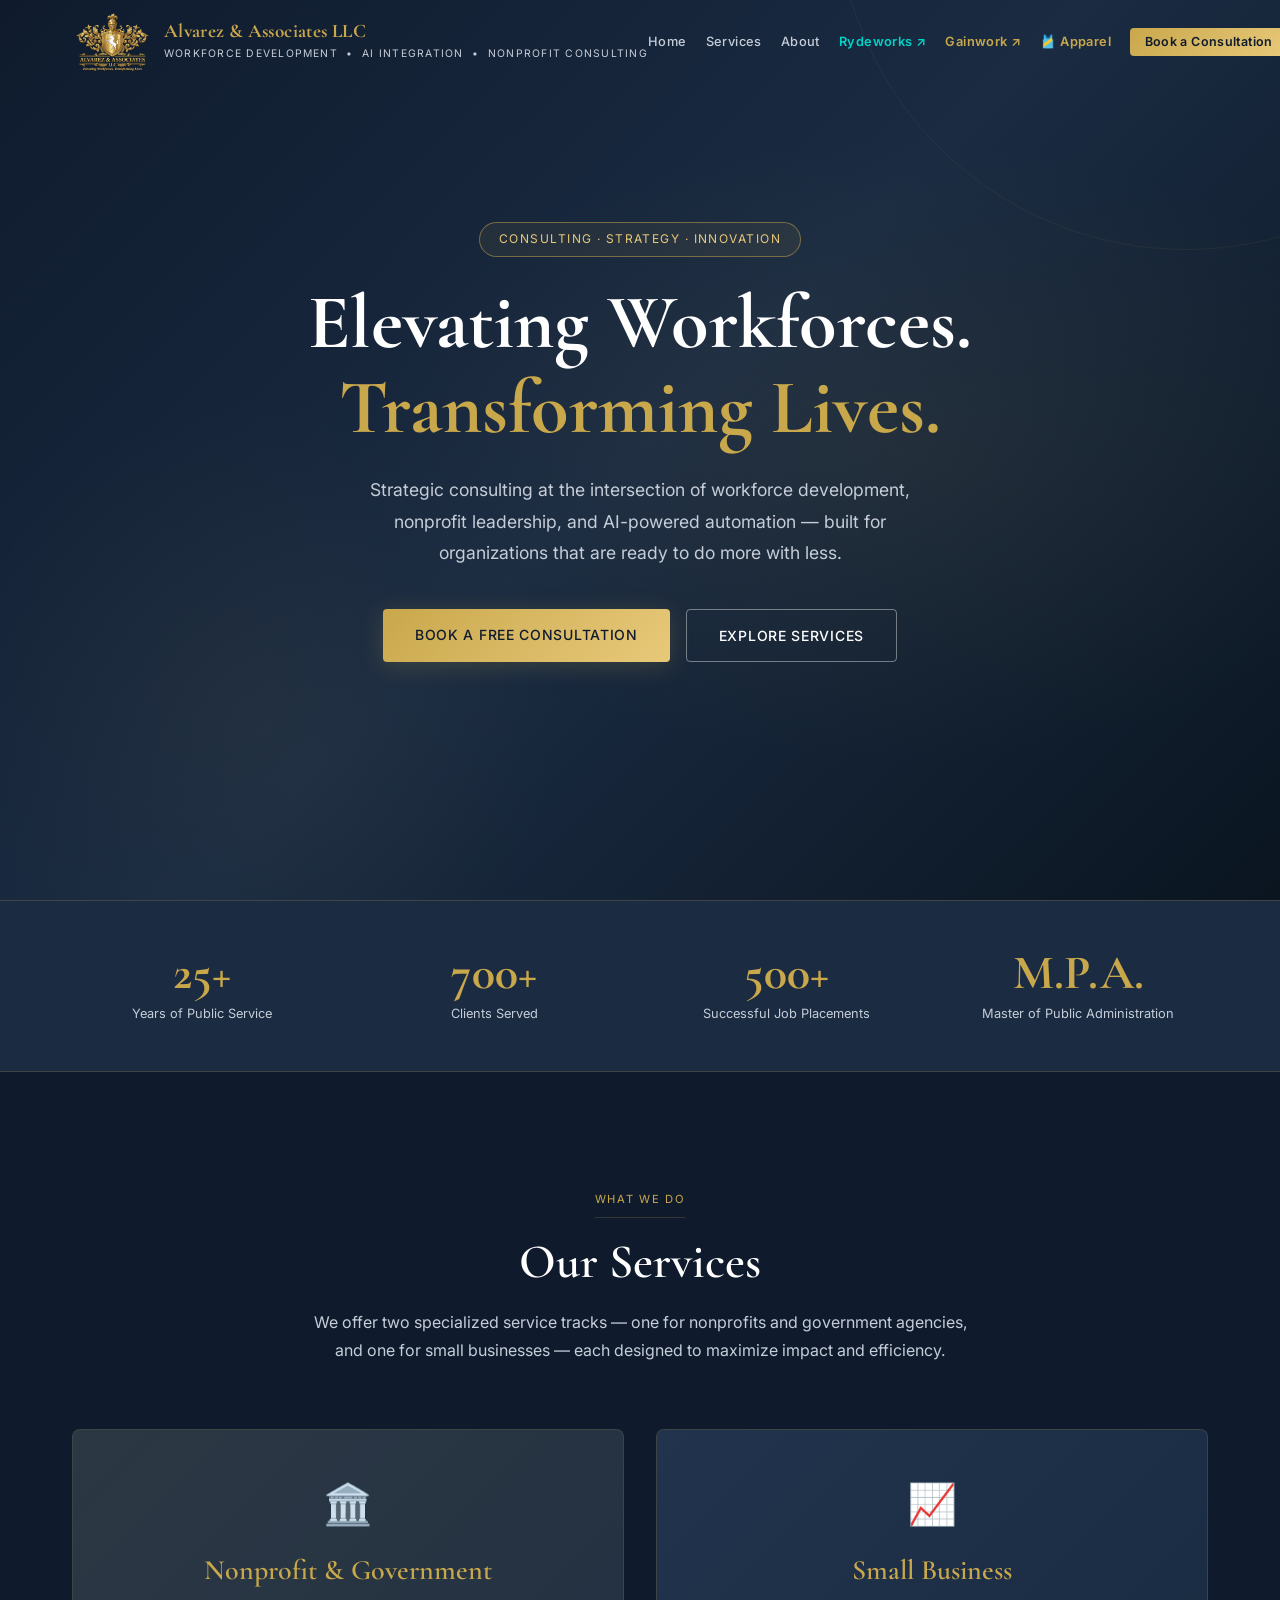
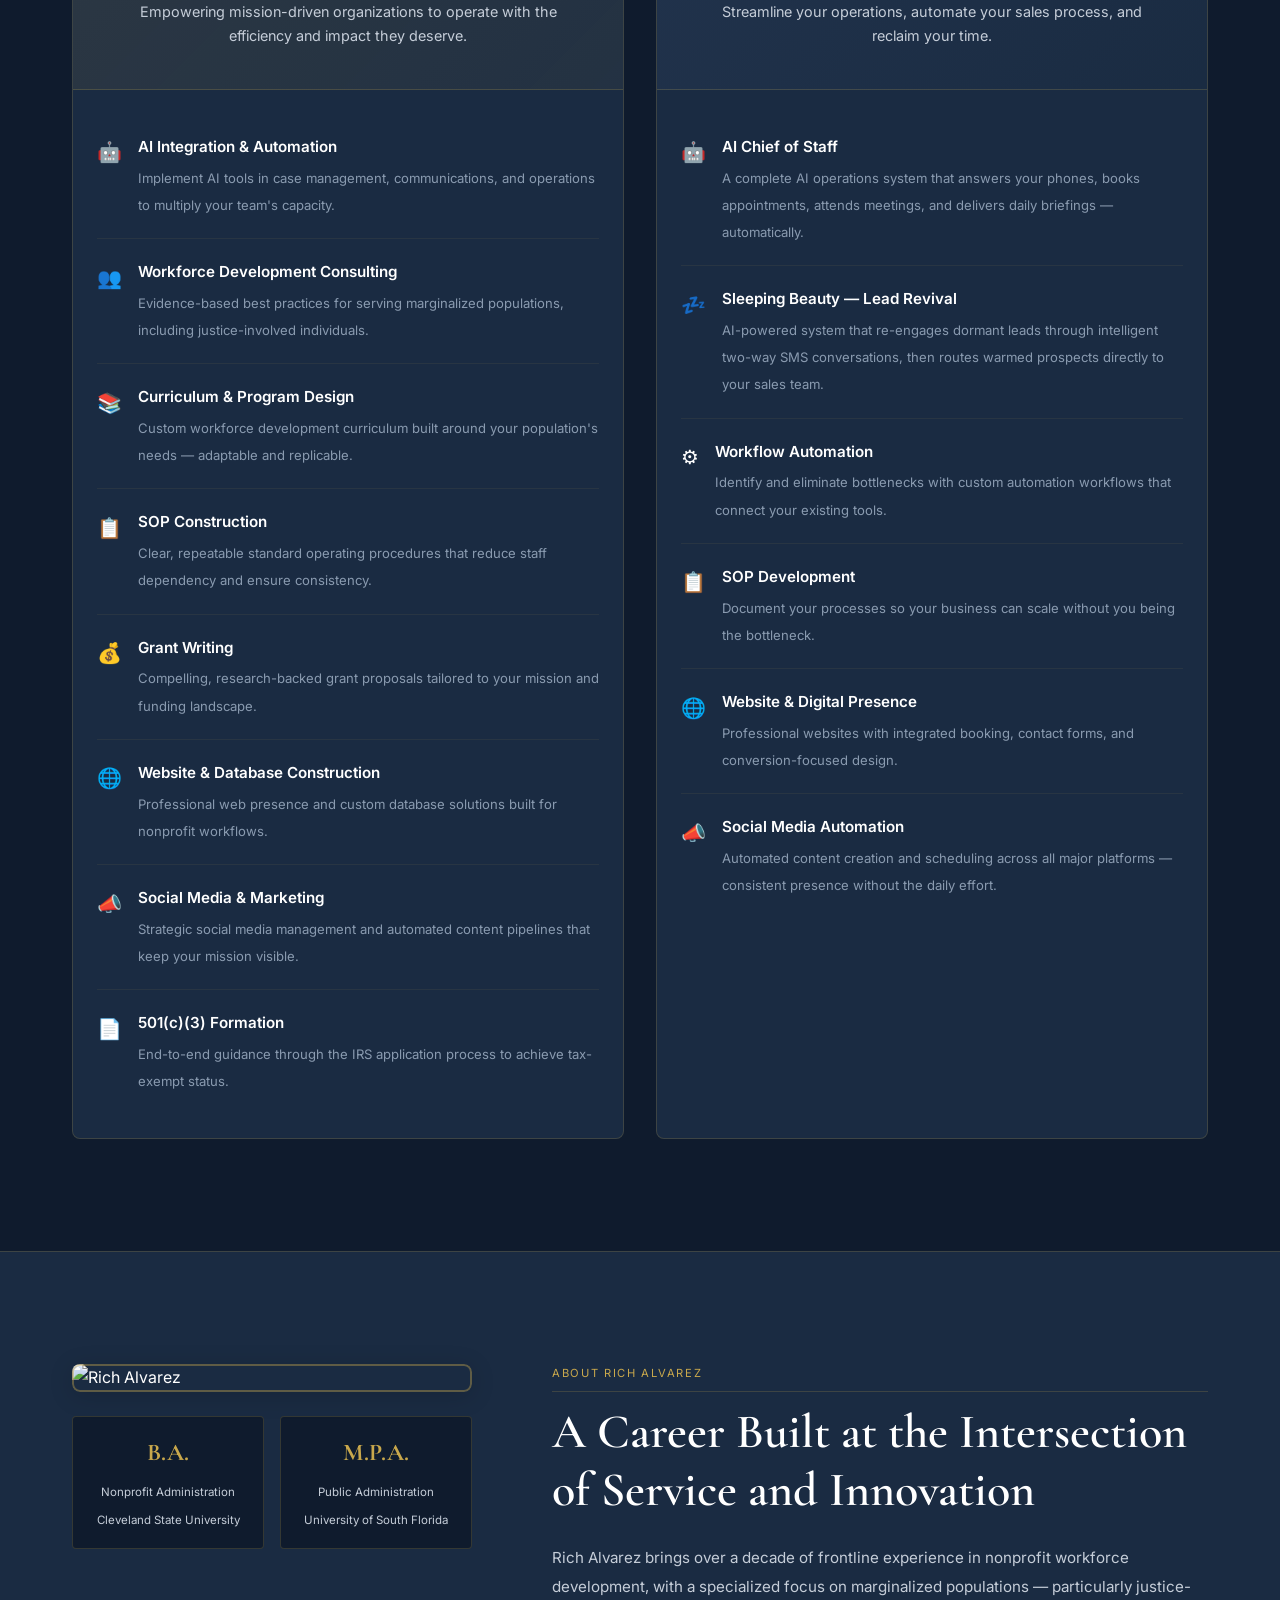
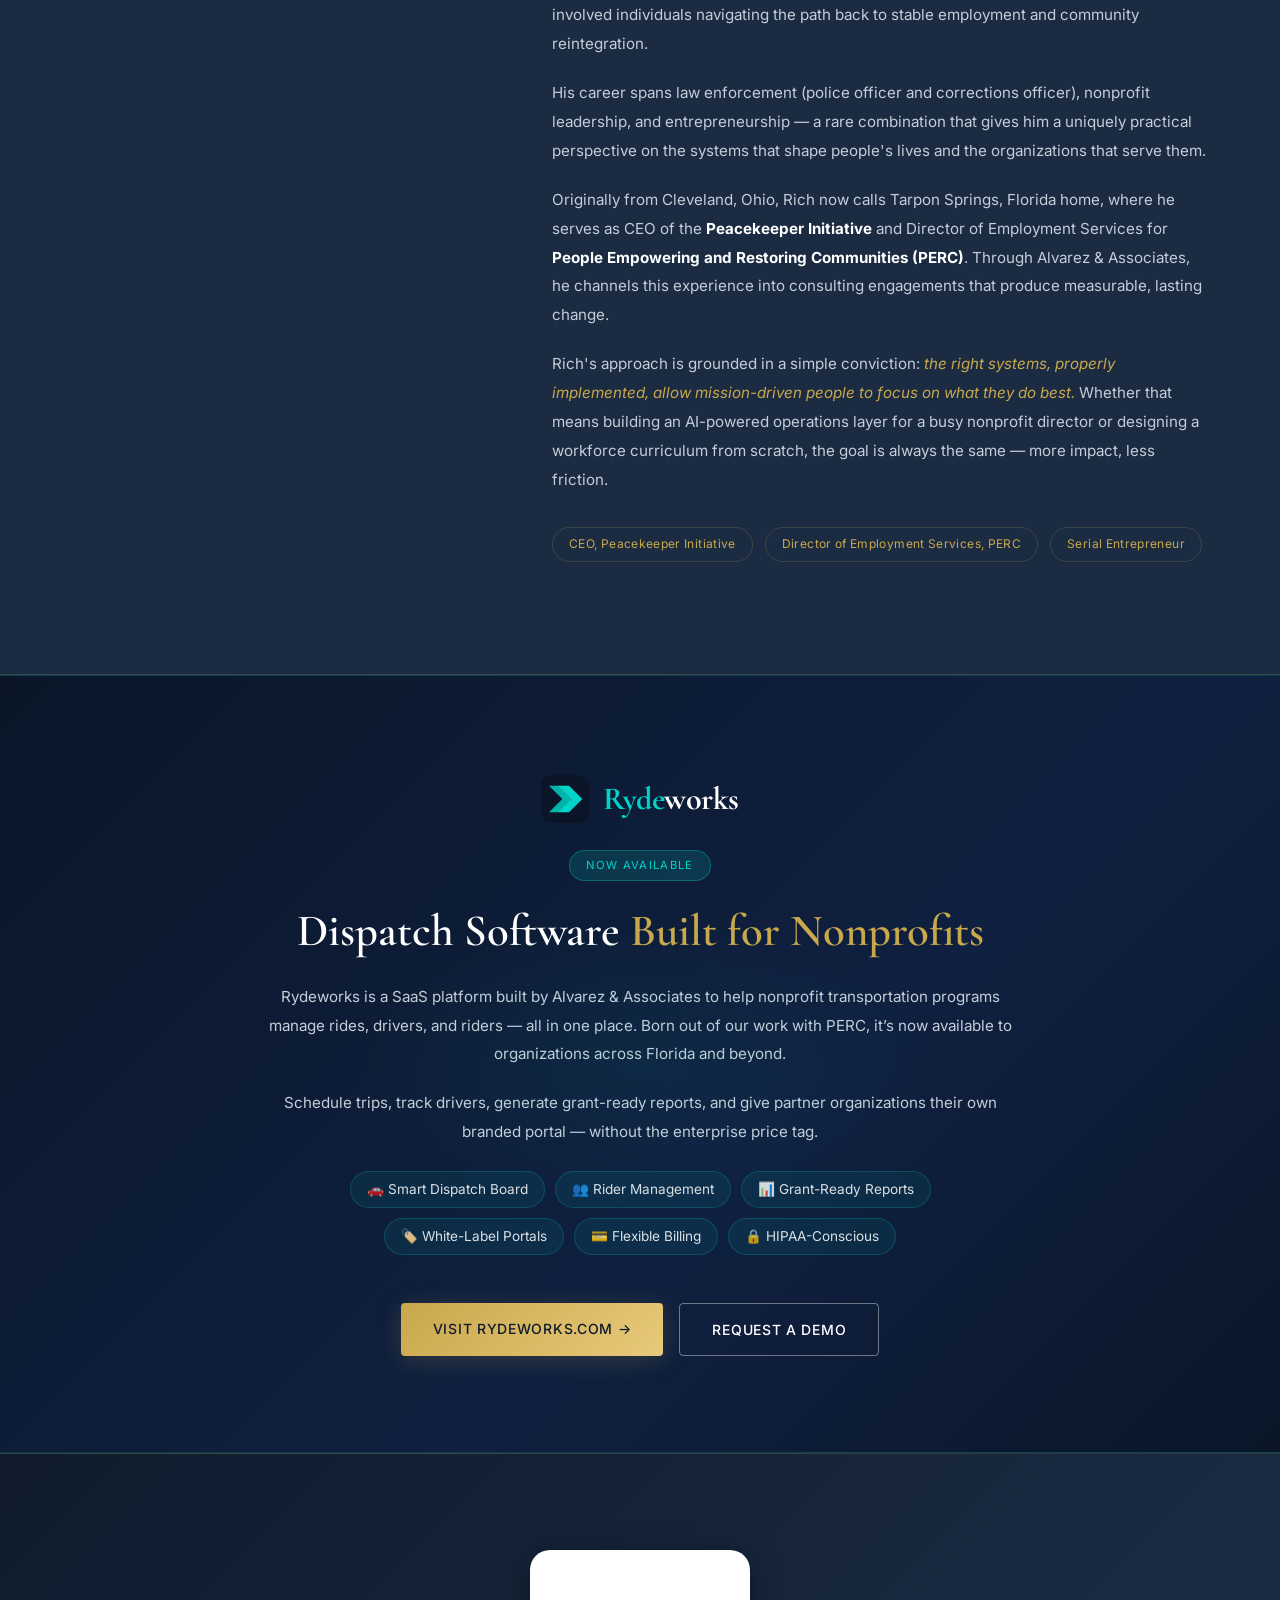
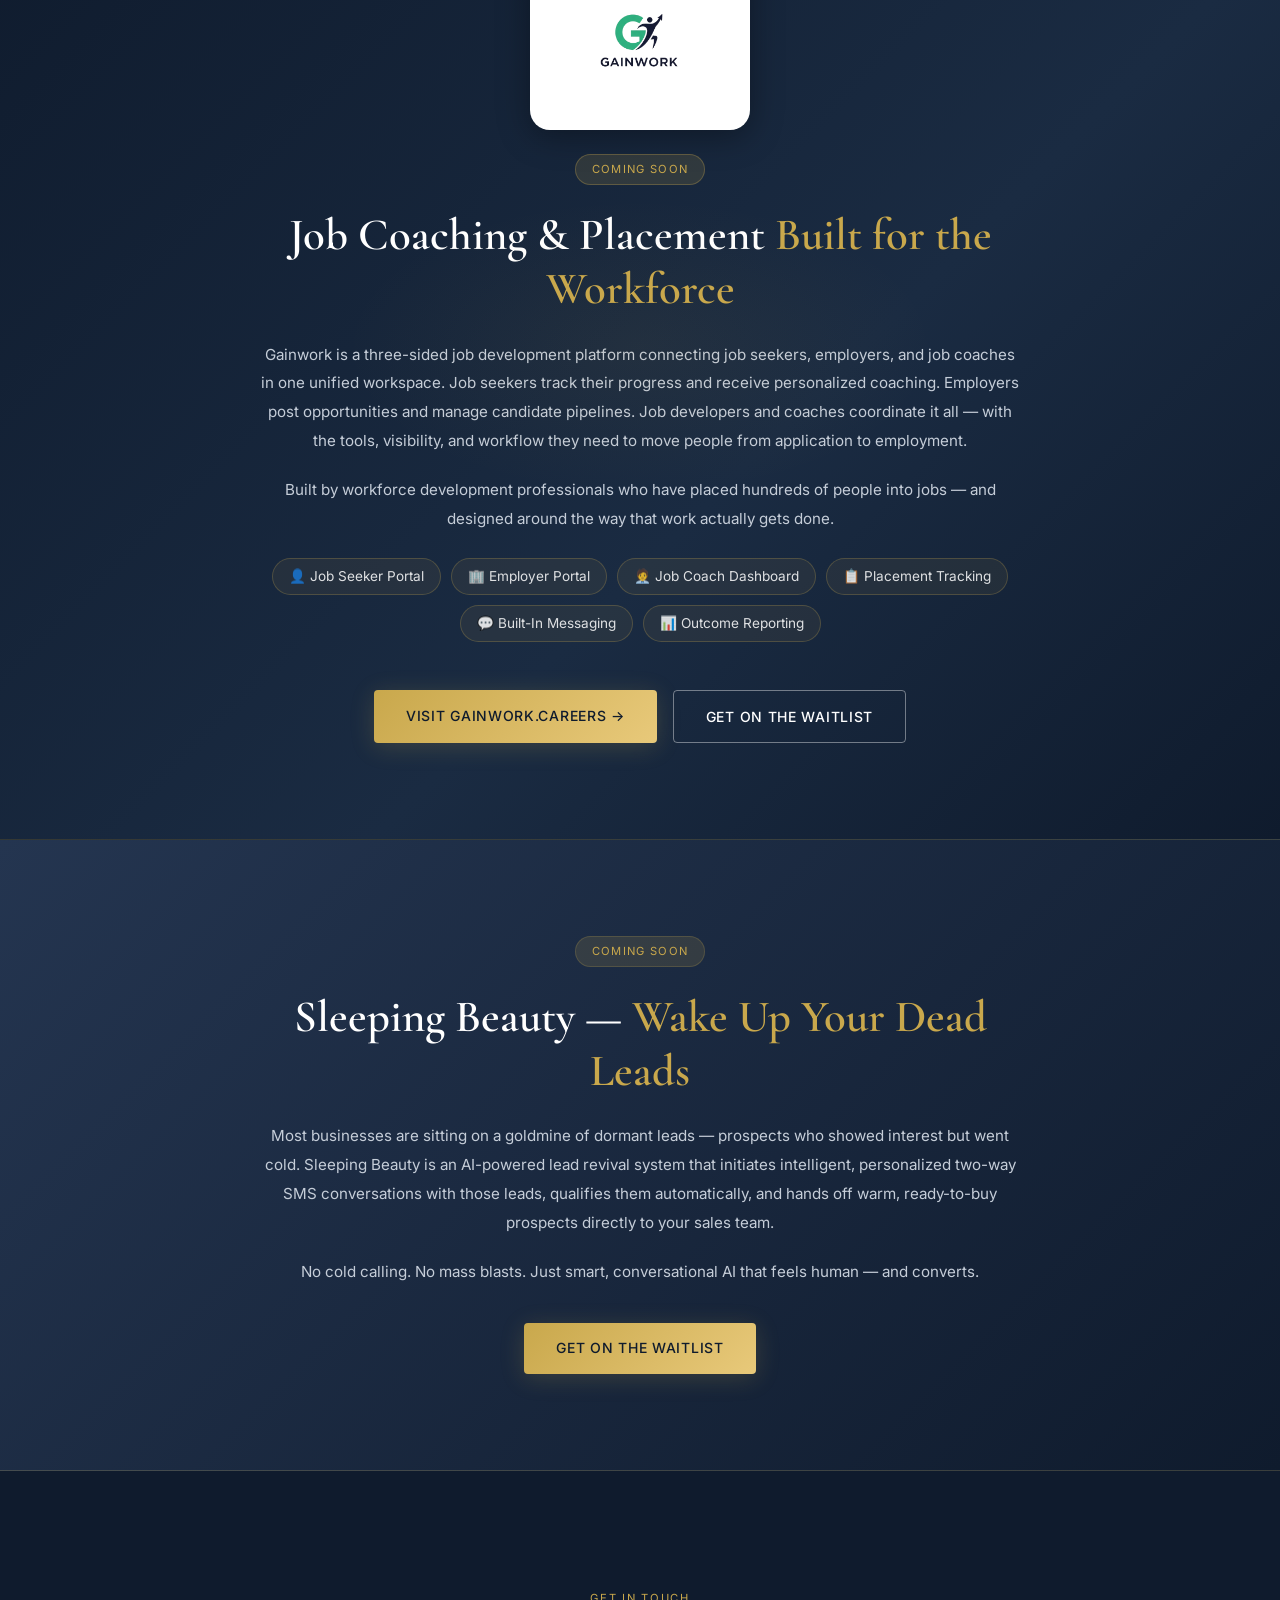
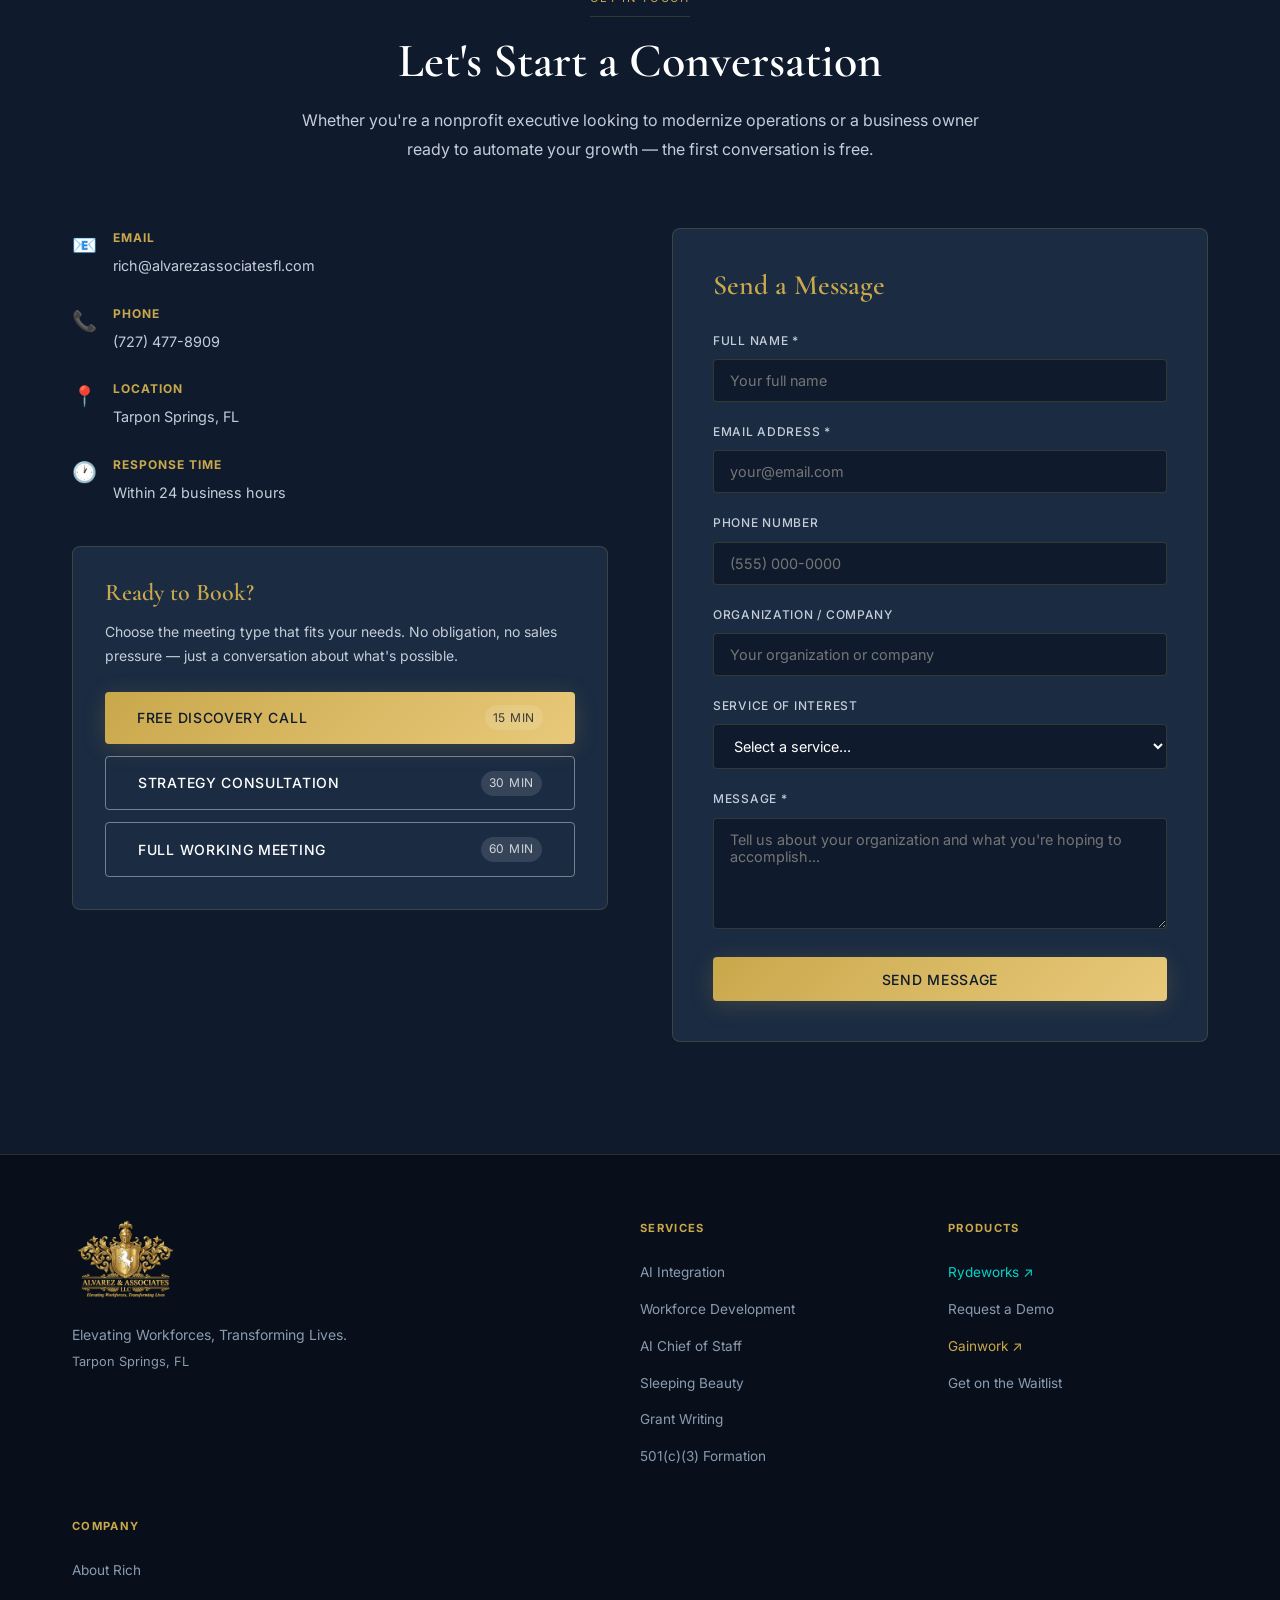
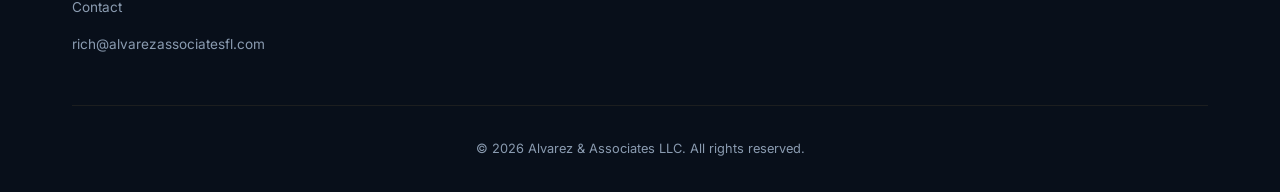
==== index.html @ ad1128f2 "Fix nav bar vertical alignment — all links now sit on same baseline" ====
<!DOCTYPE html>
<html lang="en">
<head>
  <meta charset="UTF-8" />
  <meta name="viewport" content="width=device-width, initial-scale=1.0" />
  <title>Alvarez & Associates LLC | Business Consulting & AI Integration in FL</title>
  <meta name="description" content="Alvarez & Associates LLC provides expert nonprofit consulting, AI integration, workforce development, grant writing, and business automation services in Tarpon Springs, FL." />
  <meta name="keywords" content="business consulting, nonprofit consulting, AI integration, workforce development, grant writing, Tarpon Springs FL, Florida business consultant, Rydeworks, Gainwork, job coaching app, job placement platform" />
  <meta name="author" content="Rich Alvarez" />
  
  <!-- Open Graph / Facebook -->
  <meta property="og:type" content="website" />
  <meta property="og:url" content="https://alvarezassociatesfl.com/" />
  <meta property="og:title" content="Alvarez & Associates LLC | Business Consulting & AI Integration" />
  <meta property="og:description" content="Expert nonprofit consulting, AI integration, workforce development, and grant writing services in Tarpon Springs, FL." />
  <meta property="og:image" content="https://alvarezassociatesfl.com/AlvarezandAssoc.GoldLogo2.webp" />

  <!-- Twitter -->
  <meta property="twitter:card" content="summary_large_image" />
  <meta property="twitter:url" content="https://alvarezassociatesfl.com/" />
  <meta property="twitter:title" content="Alvarez & Associates LLC | Business Consulting & AI Integration" />
  <meta property="twitter:description" content="Expert nonprofit consulting, AI integration, workforce development, and grant writing services in Tarpon Springs, FL." />
  <meta property="twitter:image" content="https://alvarezassociatesfl.com/AlvarezandAssoc.GoldLogo2.webp" />
  
  <!-- Canonical URL -->
  <link rel="canonical" href="https://alvarezassociatesfl.com/" />
  <link rel="preconnect" href="https://fonts.googleapis.com" />
  <link rel="preconnect" href="https://fonts.gstatic.com" crossorigin />
  <link href="https://fonts.googleapis.com/css2?family=Cormorant+Garamond:wght@400;500;600;700&family=Inter:wght@300;400;500;600&display=swap" rel="stylesheet" />
  <link rel="stylesheet" href="styles.css?v=12" />
</head>
<body>

  <!-- NAVIGATION -->
  <nav class="navbar" id="navbar">
    <div class="nav-container">
      <a href="#home" class="nav-logo">
        <img src="AlvarezandAssoc.GoldLogoTransparent.png" alt="Alvarez & Associates LLC" class="logo-crest" />
        <div class="logo-text">
          <span class="logo-name">Alvarez &amp; Associates LLC</span>
          <span class="logo-sub">Workforce Development &nbsp;&bull;&nbsp; AI Integration &nbsp;&bull;&nbsp; Nonprofit Consulting</span>
        </div>
      </a>
      <button class="nav-toggle" id="navToggle" aria-label="Toggle navigation">
        <span></span><span></span><span></span>
      </button>
      <ul class="nav-links" id="navLinks">
        <li><a href="#home">Home</a></li>
        <li><a href="#services">Services</a></li>
        <li><a href="#about">About</a></li>
        <li><a href="https://rydeworks.com" target="_blank" style="color:#00D4C8;font-weight:600;white-space:nowrap;vertical-align:middle;line-height:1">Rydeworks ↗</a></li>
        <li><a href="https://gainwork.careers" target="_blank" style="color:#C9A84C;font-weight:600;white-space:nowrap;vertical-align:middle;line-height:1">Gainwork ↗</a></li>
        <li><a href="apparel.html" style="color:#C9A84C;font-weight:600;white-space:nowrap;vertical-align:middle;line-height:1">🎽 Apparel</a></li>
        <li><a href="https://cal.com/rich-alvarez-x7b4oz/free-discovery-call" target="_blank" class="nav-cta" style="white-space:nowrap;vertical-align:middle;line-height:1">Book a Consultation</a></li>
      </ul>
    </div>
  </nav>

  <!-- HERO -->
  <section class="hero" id="home">
    <div class="hero-overlay"></div>
    <div class="hero-content">
    <div class="hero-badge">Consulting · Strategy · Innovation</div>
      <h1 class="hero-title">Elevating Workforces.<br /><span class="gold">Transforming Lives.</span></h1>
      <p class="hero-subtitle">Strategic consulting at the intersection of workforce development, nonprofit leadership, and AI-powered automation — built for organizations that are ready to do more with less.</p>
      <div class="hero-actions">
        <a href="https://cal.com/rich-alvarez-x7b4oz/free-discovery-call" target="_blank" class="btn btn-gold">Book a Free Consultation</a>
        <a href="#services" class="btn btn-outline">Explore Services</a>
      </div>
    </div>

  </section>

  <!-- INTRO STRIP -->
  <section class="intro-strip">
    <div class="container">
      <div class="intro-grid">
        <div class="intro-item">
          <div class="intro-number">25+</div>
          <div class="intro-label">Years of Public Service</div>
        </div>
        <div class="intro-item">
          <div class="intro-number">700+</div>
          <div class="intro-label">Clients Served</div>
        </div>
        <div class="intro-item">
          <div class="intro-number">500+</div>
          <div class="intro-label">Successful Job Placements</div>
        </div>
        <div class="intro-item">
          <div class="intro-number">M.P.A.</div>
          <div class="intro-label">Master of Public Administration</div>
        </div>
      </div>
    </div>
  </section>

  <!-- SERVICES -->
  <section class="services" id="services">
    <div class="container">
      <div class="section-header">
        <div class="section-tag">What We Do</div>
        <h2 class="section-title">Our Services</h2>
        <p class="section-subtitle">We offer two specialized service tracks — one for nonprofits and government agencies, and one for small businesses — each designed to maximize impact and efficiency.</p>
      </div>

      <div class="services-tracks">
        <!-- Nonprofit Track -->
        <div class="track-card">
          <div class="track-header nonprofit">
            <div class="track-icon">🏛️</div>
            <h3>Nonprofit & Government</h3>
            <p>Empowering mission-driven organizations to operate with the efficiency and impact they deserve.</p>
          </div>
          <ul class="service-list">
            <li>
              <div class="service-icon">🤖</div>
              <div>
                <strong>AI Integration & Automation</strong>
                <span>Implement AI tools in case management, communications, and operations to multiply your team's capacity.</span>
              </div>
            </li>
            <li>
              <div class="service-icon">👥</div>
              <div>
                <strong>Workforce Development Consulting</strong>
                <span>Evidence-based best practices for serving marginalized populations, including justice-involved individuals.</span>
              </div>
            </li>
            <li>
              <div class="service-icon">📚</div>
              <div>
                <strong>Curriculum & Program Design</strong>
                <span>Custom workforce development curriculum built around your population's needs — adaptable and replicable.</span>
              </div>
            </li>
            <li>
              <div class="service-icon">📋</div>
              <div>
                <strong>SOP Construction</strong>
                <span>Clear, repeatable standard operating procedures that reduce staff dependency and ensure consistency.</span>
              </div>
            </li>
            <li>
              <div class="service-icon">💰</div>
              <div>
                <strong>Grant Writing</strong>
                <span>Compelling, research-backed grant proposals tailored to your mission and funding landscape.</span>
              </div>
            </li>
            <li>
              <div class="service-icon">🌐</div>
              <div>
                <strong>Website & Database Construction</strong>
                <span>Professional web presence and custom database solutions built for nonprofit workflows.</span>
              </div>
            </li>
            <li>
              <div class="service-icon">📣</div>
              <div>
                <strong>Social Media & Marketing</strong>
                <span>Strategic social media management and automated content pipelines that keep your mission visible.</span>
              </div>
            </li>
            <li>
              <div class="service-icon">📄</div>
              <div>
                <strong>501(c)(3) Formation</strong>
                <span>End-to-end guidance through the IRS application process to achieve tax-exempt status.</span>
              </div>
            </li>
          </ul>
        </div>

        <!-- Small Business Track -->
        <div class="track-card">
          <div class="track-header business">
            <div class="track-icon">📈</div>
            <h3>Small Business</h3>
            <p>Streamline your operations, automate your sales process, and reclaim your time.</p>
          </div>
          <ul class="service-list">
            <li>
              <div class="service-icon">🤖</div>
              <div>
                <strong>AI Chief of Staff</strong>
                <span>A complete AI operations system that answers your phones, books appointments, attends meetings, and delivers daily briefings — automatically.</span>
              </div>
            </li>
            <li>
              <div class="service-icon">💤</div>
              <div>
                <strong>Sleeping Beauty — Lead Revival</strong>
                <span>AI-powered system that re-engages dormant leads through intelligent two-way SMS conversations, then routes warmed prospects directly to your sales team.</span>
              </div>
            </li>
            <li>
              <div class="service-icon">⚙️</div>
              <div>
                <strong>Workflow Automation</strong>
                <span>Identify and eliminate bottlenecks with custom automation workflows that connect your existing tools.</span>
              </div>
            </li>
            <li>
              <div class="service-icon">📋</div>
              <div>
                <strong>SOP Development</strong>
                <span>Document your processes so your business can scale without you being the bottleneck.</span>
              </div>
            </li>
            <li>
              <div class="service-icon">🌐</div>
              <div>
                <strong>Website & Digital Presence</strong>
                <span>Professional websites with integrated booking, contact forms, and conversion-focused design.</span>
              </div>
            </li>
            <li>
              <div class="service-icon">📣</div>
              <div>
                <strong>Social Media Automation</strong>
                <span>Automated content creation and scheduling across all major platforms — consistent presence without the daily effort.</span>
              </div>
            </li>
          </ul>
        </div>
      </div>
    </div>
  </section>

  <!-- ABOUT -->
  <section class="about" id="about">
    <div class="container">
      <div class="about-grid">
        <div class="about-image-wrap">
          <div class="about-image-frame">
            <img src="https://d2xsxph8kpxj0f.cloudfront.net/310519663333346691/kBjZ5CbguNth9oC5Zrke9i/RichHeadshotAI_1581b629.png" alt="Rich Alvarez" class="about-photo" />
          </div>
          <div class="about-credentials">
            <div class="credential">
              <strong>B.A.</strong>
              <span>Nonprofit Administration<br />Cleveland State University</span>
            </div>
            <div class="credential">
              <strong>M.P.A.</strong>
              <span>Public Administration<br />University of South Florida</span>
            </div>
          </div>
        </div>
        <div class="about-content">
          <div class="section-tag">About Rich Alvarez</div>
          <h2 class="section-title">A Career Built at the Intersection of Service and Innovation</h2>
          <p>Rich Alvarez brings over a decade of frontline experience in nonprofit workforce development, with a specialized focus on marginalized populations — particularly justice-involved individuals navigating the path back to stable employment and community reintegration.</p>
          <p>His career spans law enforcement (police officer and corrections officer), nonprofit leadership, and entrepreneurship — a rare combination that gives him a uniquely practical perspective on the systems that shape people's lives and the organizations that serve them.</p>
          <p>Originally from Cleveland, Ohio, Rich now calls Tarpon Springs, Florida home, where he serves as CEO of the <strong>Peacekeeper Initiative</strong> and Director of Employment Services for <strong>People Empowering and Restoring Communities (PERC)</strong>. Through Alvarez & Associates, he channels this experience into consulting engagements that produce measurable, lasting change.</p>
          <p>Rich's approach is grounded in a simple conviction: <em>the right systems, properly implemented, allow mission-driven people to focus on what they do best.</em> Whether that means building an AI-powered operations layer for a busy nonprofit director or designing a workforce curriculum from scratch, the goal is always the same — more impact, less friction.</p>
          <div class="about-roles">
            <div class="role-badge">CEO, Peacekeeper Initiative</div>
            <div class="role-badge">Director of Employment Services, PERC</div>
            <div class="role-badge">Serial Entrepreneur</div>
          </div>
        </div>
      </div>
    </div>
  </section>

  <!-- FEATURED PRODUCT: RYDEWORKS -->
  <section class="featured-service rydeworks-section">
    <div class="container">
      <div class="featured-inner rydeworks-inner">
        <div class="rydeworks-logo-wrap">
          <svg width="48" height="48" viewBox="0 0 36 36" fill="none" xmlns="http://www.w3.org/2000/svg" style="display:inline-block;vertical-align:middle;margin-right:14px">
            <rect width="36" height="36" rx="8" fill="#0A1628"/>
            <polygon points="6,8 14,8 24,18 14,28 6,28 16,18" fill="#00B4AA"/>
            <polygon points="13,8 21,8 31,18 21,28 13,28 23,18" fill="#00D4C8"/>
          </svg>
          <span style="font-family:'Cormorant Garamond',serif;font-size:2rem;font-weight:700;color:#00D4C8;vertical-align:middle;letter-spacing:-0.5px">Ryde<span style="color:#fff">works</span></span>
        </div>
        <div class="featured-badge" style="background:rgba(0,212,200,0.15);color:#00D4C8;border:1px solid rgba(0,212,200,0.3)">Now Available</div>
        <h2>Dispatch Software <span class="gold">Built for Nonprofits</span></h2>
        <p>Rydeworks is a SaaS platform built by Alvarez &amp; Associates to help nonprofit transportation programs manage rides, drivers, and riders &mdash; all in one place. Born out of our work with PERC, it&rsquo;s now available to organizations across Florida and beyond.</p>
        <p>Schedule trips, track drivers, generate grant-ready reports, and give partner organizations their own branded portal &mdash; without the enterprise price tag.</p>
        <div class="rydeworks-features">
          <div class="rw-feature">🚗 Smart Dispatch Board</div>
          <div class="rw-feature">👥 Rider Management</div>
          <div class="rw-feature">📊 Grant-Ready Reports</div>
          <div class="rw-feature">🏷️ White-Label Portals</div>
          <div class="rw-feature">💳 Flexible Billing</div>
          <div class="rw-feature">🔒 HIPAA-Conscious</div>
        </div>
        <div style="display:flex;gap:16px;flex-wrap:wrap;justify-content:center;margin-top:8px">
          <a href="https://rydeworks.com" target="_blank" class="btn btn-gold">Visit Rydeworks.com &rarr;</a>
          <a href="https://rydeworks.com" target="_blank" class="btn btn-outline">Request a Demo</a>
        </div>
      </div>
    </div>
  </section>

  <!-- FEATURED PRODUCT: GAINWORK -->
  <section class="featured-service gainwork-section">
    <div class="container">
      <div class="featured-inner gainwork-inner">
        <div class="rydeworks-logo-wrap">
          <div style="background:#fff;border-radius:20px;padding:20px 40px;display:inline-block;box-shadow:0 6px 32px rgba(0,0,0,0.35);">
            <img src="GainworkLogo.png" alt="Gainwork" style="height:140px;display:block;" />
          </div>
        </div>
        <div class="featured-badge" style="background:rgba(201,168,76,0.15);color:#C9A84C;border:1px solid rgba(201,168,76,0.3)">Coming Soon</div>
        <h2>Job Coaching &amp; Placement <span class="gold">Built for the Workforce</span></h2>
        <p>Gainwork is a three-sided job development platform connecting job seekers, employers, and job coaches in one unified workspace. Job seekers track their progress and receive personalized coaching. Employers post opportunities and manage candidate pipelines. Job developers and coaches coordinate it all &mdash; with the tools, visibility, and workflow they need to move people from application to employment.</p>
        <p>Built by workforce development professionals who have placed hundreds of people into jobs &mdash; and designed around the way that work actually gets done.</p>
        <div class="rydeworks-features">
          <div class="rw-feature">👤 Job Seeker Portal</div>
          <div class="rw-feature">🏢 Employer Portal</div>
          <div class="rw-feature">🧑‍💼 Job Coach Dashboard</div>
          <div class="rw-feature">📋 Placement Tracking</div>
          <div class="rw-feature">💬 Built-In Messaging</div>
          <div class="rw-feature">📊 Outcome Reporting</div>
        </div>
        <div style="display:flex;gap:16px;flex-wrap:wrap;justify-content:center;margin-top:8px">
          <a href="https://gainwork.careers" target="_blank" class="btn btn-gold">Visit Gainwork.careers &rarr;</a>
          <a href="#contact" class="btn btn-outline">Get on the Waitlist</a>
        </div>
      </div>
    </div>
  </section>

  <!-- FEATURED SERVICE: SLEEPING BEAUTY -->
  <section class="featured-service">
    <div class="container">
      <div class="featured-inner">
        <div class="featured-badge">Coming Soon</div>
        <h2>Sleeping Beauty — <span class="gold">Wake Up Your Dead Leads</span></h2>
        <p>Most businesses are sitting on a goldmine of dormant leads — prospects who showed interest but went cold. Sleeping Beauty is an AI-powered lead revival system that initiates intelligent, personalized two-way SMS conversations with those leads, qualifies them automatically, and hands off warm, ready-to-buy prospects directly to your sales team.</p>
        <p>No cold calling. No mass blasts. Just smart, conversational AI that feels human — and converts.</p>
        <a href="#contact" class="btn btn-gold">Get on the Waitlist</a>
      </div>
    </div>
  </section>

  <!-- CONTACT -->
  <section class="contact" id="contact">
    <div class="container">
      <div class="section-header">
        <div class="section-tag">Get in Touch</div>
        <h2 class="section-title">Let's Start a Conversation</h2>
        <p class="section-subtitle">Whether you're a nonprofit executive looking to modernize operations or a business owner ready to automate your growth — the first conversation is free.</p>
      </div>
      <div class="contact-grid">
        <div class="contact-info">
          <div class="contact-item">
            <div class="contact-icon">📧</div>
            <div>
              <strong>Email</strong>
              <a href="mailto:rich@alvarezassociatesfl.com">rich@alvarezassociatesfl.com</a>
            </div>
          </div>
          <div class="contact-item">
            <div class="contact-icon">📞</div>
            <div>
              <strong>Phone</strong>
              <a href="tel:+17274778909">(727) 477-8909</a>
            </div>
          </div>
          <div class="contact-item">
            <div class="contact-icon">📍</div>
            <div>
              <strong>Location</strong>
              <span>Tarpon Springs, FL</span>
            </div>
          </div>
          <div class="contact-item">
            <div class="contact-icon">🕐</div>
            <div>
              <strong>Response Time</strong>
              <span>Within 24 business hours</span>
            </div>
          </div>
          <div class="booking-cta">
            <h3>Ready to Book?</h3>
            <p>Choose the meeting type that fits your needs. No obligation, no sales pressure — just a conversation about what's possible.</p>
            <div class="cal-buttons">
              <a href="https://cal.com/rich-alvarez-x7b4oz/free-discovery-call" target="_blank" class="btn btn-gold">Free Discovery Call <span class="meeting-duration">15 min</span></a>
              <a href="https://cal.com/rich-alvarez-x7b4oz/strategy-consult" target="_blank" class="btn btn-outline">Strategy Consultation <span class="meeting-duration">30 min</span></a>
              <a href="https://cal.com/rich-alvarez-x7b4oz/full-working-meeting" target="_blank" class="btn btn-outline">Full Working Meeting <span class="meeting-duration">60 min</span></a>
            </div>
          </div>
        </div>
        <div class="contact-form-wrap">
          <form class="contact-form" id="contactForm" action="https://formspree.io/f/xzdanrrz" method="POST">
            <h3>Send a Message</h3>
            <div class="form-group">
              <label for="name">Full Name *</label>
              <input type="text" id="name" name="name" required placeholder="Your full name" />
            </div>
            <div class="form-group">
              <label for="email">Email Address *</label>
              <input type="email" id="email" name="email" required placeholder="your@email.com" />
            </div>
            <div class="form-group">
              <label for="phone">Phone Number</label>
              <input type="tel" id="phone" name="phone" placeholder="(555) 000-0000" />
            </div>
            <div class="form-group">
              <label for="org">Organization / Company</label>
              <input type="text" id="org" name="org" placeholder="Your organization or company" />
            </div>
            <div class="form-group">
              <label for="service">Service of Interest</label>
              <select id="service" name="service">
                <option value="">Select a service...</option>
                <option>AI Integration & Automation</option>
                <option>Workforce Development Consulting</option>
                <option>AI Chief of Staff</option>
                <option>Sleeping Beauty — Lead Revival</option>
                <option>Grant Writing</option>
                <option>501(c)(3) Formation</option>
                <option>Website & Database Construction</option>
                <option>SOP Development</option>
                <option>Social Media & Marketing</option>
                <option>Other</option>
              </select>
            </div>
            <div class="form-group">
              <label for="message">Message *</label>
              <textarea id="message" name="message" required rows="5" placeholder="Tell us about your organization and what you're hoping to accomplish..."></textarea>
            </div>
            <button type="submit" class="btn btn-gold btn-full">Send Message</button>
            <div class="form-success" id="formSuccess">Thank you! We'll be in touch within 24 business hours.</div>
          </form>
        </div>
      </div>
    </div>
  </section>

  <!-- FOOTER -->
  <footer class="footer">
    <div class="container">
      <div class="footer-grid">
        <div class="footer-brand">
          <img src="AlvarezandAssoc.GoldLogoTransparent.png" alt="Alvarez & Associates LLC" class="footer-logo" />
          <p>Elevating Workforces, Transforming Lives.</p>
          <p class="footer-tagline">Tarpon Springs, FL</p>
        </div>
        <div class="footer-links">
          <h4>Services</h4>
          <ul>
            <li><a href="#services">AI Integration</a></li>
            <li><a href="#services">Workforce Development</a></li>
            <li><a href="#services">AI Chief of Staff</a></li>
            <li><a href="#services">Sleeping Beauty</a></li>
            <li><a href="#services">Grant Writing</a></li>
            <li><a href="#services">501(c)(3) Formation</a></li>
          </ul>
        </div>
        <div class="footer-links">
          <h4>Products</h4>
          <ul>
            <li><a href="https://rydeworks.com" target="_blank" style="color:#00D4C8">Rydeworks ↗</a></li>
            <li><a href="https://rydeworks.com" target="_blank">Request a Demo</a></li>
            <li><a href="https://gainwork.careers" target="_blank" style="color:#C9A84C">Gainwork ↗</a></li>
            <li><a href="#contact">Get on the Waitlist</a></li>
          </ul>
        </div>
        <div class="footer-links">
          <h4>Company</h4>
          <ul>
            <li><a href="#about">About Rich</a></li>
            <li><a href="#contact">Contact</a></li>
            <li><a href="mailto:rich@alvarezassociatesfl.com">rich@alvarezassociatesfl.com</a></li>
          </ul>
        </div>
      </div>
      <div class="footer-bottom">
        <p>&copy; 2026 Alvarez & Associates LLC. All rights reserved.</p>
      </div>
    </div>
  </footer>

  <script src="script.js?v=10"></script>
</body>
</html>
---- styles.css ----
/* ===========================
   ALVAREZ & ASSOCIATES LLC
   Premium Gold & Navy Theme
   =========================== */

:root {
  --gold: #C9A84C;
  --gold-light: #E8C97A;
  --gold-dark: #A07830;
  --navy: #0F1B2D;
  --navy-mid: #1A2B42;
  --navy-light: #243550;
  --white: #FFFFFF;
  --off-white: #F8F6F1;
  --text-light: #8A9BB0;
  --text-mid: #C5CDD8;
  --border: rgba(201, 168, 76, 0.2);
  --font-serif: 'Cormorant Garamond', Georgia, serif;
  --font-sans: 'Inter', system-ui, sans-serif;
  --radius: 4px;
  --shadow: 0 4px 24px rgba(0,0,0,0.15);
  --shadow-gold: 0 4px 24px rgba(201, 168, 76, 0.2);
}

*, *::before, *::after { box-sizing: border-box; margin: 0; padding: 0; }

html { scroll-behavior: smooth; }

body {
  font-family: var(--font-sans);
  background: var(--navy);
  color: var(--white);
  line-height: 1.7;
  overflow-x: hidden;
}

.container {
  max-width: 1200px;
  margin: 0 auto;
  padding: 0 2rem;
}

/* ===========================
   TYPOGRAPHY
   =========================== */
h1, h2, h3 { font-family: var(--font-serif); font-weight: 600; line-height: 1.2; }
.gold { color: var(--gold); }
a { color: inherit; text-decoration: none; }

/* ===========================
   BUTTONS
   =========================== */
.btn {
  display: inline-block;
  padding: 0.85rem 2rem;
  border-radius: var(--radius);
  font-family: var(--font-sans);
  font-size: 0.875rem;
  font-weight: 500;
  letter-spacing: 0.05em;
  text-transform: uppercase;
  cursor: pointer;
  transition: all 0.3s ease;
  border: none;
}
.btn-gold {
  background: linear-gradient(135deg, var(--gold), var(--gold-light));
  color: var(--navy);
  box-shadow: var(--shadow-gold);
}
.btn-gold:hover {
  background: linear-gradient(135deg, var(--gold-light), var(--gold));
  transform: translateY(-2px);
  box-shadow: 0 8px 32px rgba(201, 168, 76, 0.35);
}
.btn-outline {
  background: transparent;
  color: var(--white);
  border: 1px solid rgba(255,255,255,0.4);
}
.btn-outline:hover {
  border-color: var(--gold);
  color: var(--gold);
  transform: translateY(-2px);
}
.btn-full { width: 100%; text-align: center; }

/* ===========================
   NAVBAR
   =========================== */
.navbar {
  position: fixed;
  top: 0; left: 0; right: 0;
  z-index: 1000;
  padding: 0.75rem 0;
  transition: all 0.3s ease;
  background: transparent;
}
.navbar.scrolled {
  background: rgba(15, 27, 45, 0.97);
  backdrop-filter: blur(12px);
  padding: 0.5rem 0;
  box-shadow: 0 2px 20px rgba(0,0,0,0.3);
  border-bottom: 1px solid var(--border);
}
.nav-container {
  max-width: 1200px;
  margin: 0 auto;
  padding: 0 2rem;
  display: flex;
  align-items: center;
  justify-content: space-between;
}
/* Horizontal wordmark */
.nav-logo { display: flex; align-items: center; gap: 0.75rem; text-decoration: none; }
.logo-crest { height: 60px; width: auto; object-fit: contain; flex-shrink: 0; background: transparent; }
.logo-text { display: flex; flex-direction: column; justify-content: center; }
.logo-name {
  font-family: var(--font-serif);
  font-size: 1.2rem;
  font-weight: 700;
  color: var(--gold);
  line-height: 1.1;
  letter-spacing: 0.02em;
  white-space: nowrap;
}
.logo-sub {
  font-family: var(--font-sans);
  font-size: 0.65rem;
  font-weight: 400;
  color: var(--text-mid);
  letter-spacing: 0.12em;
  text-transform: uppercase;
  margin-top: 0.2rem;
  white-space: nowrap;
}
.nav-links {
  display: flex;
  align-items: center;
  gap: 1.2rem;
  list-style: none;
  flex-wrap: nowrap;
  flex-shrink: 0;
}
.nav-links li {
  display: flex;
  align-items: center;
  line-height: 1;
}
.nav-links a {
  font-size: 0.8rem;
  font-weight: 500;
  letter-spacing: 0.03em;
  color: var(--text-mid);
  transition: color 0.2s;
  white-space: nowrap;
}
.nav-links a:hover { color: var(--gold); }
.nav-cta {
  background: linear-gradient(135deg, var(--gold), var(--gold-light)) !important;
  color: var(--navy) !important;
  padding: 0.5rem 0.9rem;
  border-radius: var(--radius);
  font-weight: 600 !important;
  white-space: nowrap;
  font-size: 0.78rem !important;
  display: inline-flex;
  align-items: center;
  line-height: 1;
  vertical-align: middle;
}
.nav-cta:hover { opacity: 0.9; transform: translateY(-1px); }
.nav-toggle {
  display: none;
  flex-direction: column;
  gap: 5px;
  background: none;
  border: none;
  cursor: pointer;
  padding: 4px;
}
.nav-toggle span {
  display: block;
  width: 24px;
  height: 2px;
  background: var(--white);
  transition: all 0.3s;
}

/* ===========================
   HERO
   =========================== */
.hero {
  min-height: 100vh;
  display: flex;
  align-items: center;
  position: relative;
  background: linear-gradient(135deg, var(--navy) 0%, var(--navy-mid) 50%, #0A1520 100%);
  overflow: hidden;
}
.hero::before {
  content: '';
  position: absolute;
  inset: 0;
  background:
    radial-gradient(ellipse 60% 50% at 70% 50%, rgba(201, 168, 76, 0.07) 0%, transparent 70%),
    radial-gradient(ellipse 40% 60% at 20% 80%, rgba(201, 168, 76, 0.05) 0%, transparent 60%);
}
.hero::after {
  content: '';
  position: absolute;
  top: -50%;
  right: -20%;
  width: 700px;
  height: 700px;
  border: 1px solid rgba(201, 168, 76, 0.08);
  border-radius: 50%;
}
.hero-overlay {
  position: absolute;
  inset: 0;
  background: url('https://d2xsxph8kpxj0f.cloudfront.net/310519663333346691/kBjZ5CbguNth9oC5Zrke9i/AlvarezandAssoc.GoldLogoTransparent_c5e30b00.png') center/400px no-repeat;
  opacity: 0.03;
}
.hero-content {
  position: relative;
  z-index: 2;
  max-width: 780px;
  padding: 2rem 2rem 3rem;
  margin: 0 auto;
  text-align: center;
}
.hero-badge {
  display: inline-block;
  padding: 0.4rem 1.2rem;
  border: 1px solid rgba(201,168,76,0.5);
  border-radius: 100px;
  font-size: 0.75rem;
  letter-spacing: 0.12em;
  text-transform: uppercase;
  color: var(--gold-light);
  margin-bottom: 1.5rem;
  background: rgba(201,168,76,0.08);
}
.hero-title {
  font-size: clamp(2.8rem, 6vw, 5rem);
  font-weight: 700;
  margin-bottom: 1.5rem;
  line-height: 1.1;
}
.hero-subtitle {
  font-size: 1.1rem;
  color: var(--text-mid);
  max-width: 600px;
  margin: 0 auto 2.5rem;
  line-height: 1.8;
}
.hero-actions {
  display: flex;
  gap: 1rem;
  justify-content: center;
  flex-wrap: wrap;
}
.hero-scroll {
  position: absolute;
  bottom: 2rem;
  left: 50%;
  transform: translateX(-50%);
  display: flex;
  flex-direction: column;
  align-items: center;
  gap: 0.5rem;
  font-size: 0.7rem;
  letter-spacing: 0.1em;
  text-transform: uppercase;
  color: var(--text-light);
  z-index: 2;
}
.scroll-line {
  width: 1px;
  height: 40px;
  background: linear-gradient(to bottom, var(--gold), transparent);
  animation: scrollPulse 2s ease-in-out infinite;
}
@keyframes scrollPulse {
  0%, 100% { opacity: 0.4; transform: scaleY(1); }
  50% { opacity: 1; transform: scaleY(1.2); }
}

/* ===========================
   INTRO STRIP
   =========================== */
.intro-strip {
  background: var(--navy-mid);
  border-top: 1px solid var(--border);
  border-bottom: 1px solid var(--border);
  padding: 3rem 0;
}
.intro-grid {
  display: grid;
  grid-template-columns: repeat(4, 1fr);
  gap: 2rem;
  text-align: center;
}
.intro-number {
  font-family: var(--font-serif);
  font-size: 3rem;
  font-weight: 700;
  color: var(--gold);
  line-height: 1;
  margin-bottom: 0.5rem;
}
.intro-label {
  font-size: 0.8rem;
  color: var(--text-mid);
  line-height: 1.4;
}

/* ===========================
   SECTION HEADERS
   =========================== */
.section-header {
  text-align: center;
  max-width: 680px;
  margin: 0 auto 4rem;
}
.section-tag {
  display: inline-block;
  font-size: 0.7rem;
  letter-spacing: 0.15em;
  text-transform: uppercase;
  color: var(--gold);
  margin-bottom: 1rem;
  padding-bottom: 0.5rem;
  border-bottom: 1px solid var(--border);
}
.section-title {
  font-size: clamp(2rem, 4vw, 3rem);
  margin-bottom: 1rem;
}
.section-subtitle {
  color: var(--text-mid);
  font-size: 1rem;
  line-height: 1.8;
}

/* ===========================
   SERVICES
   =========================== */
.services {
  padding: 7rem 0;
  background: var(--navy);
}
.services-tracks {
  display: grid;
  grid-template-columns: 1fr 1fr;
  gap: 2rem;
}
.track-card {
  background: var(--navy-mid);
  border: 1px solid var(--border);
  border-radius: 8px;
  overflow: hidden;
}
.track-header {
  padding: 2.5rem;
  text-align: center;
  border-bottom: 1px solid var(--border);
}
.track-header.nonprofit {
  background: linear-gradient(135deg, rgba(201, 168, 76, 0.1), rgba(201, 168, 76, 0.05));
}
.track-header.business {
  background: linear-gradient(135deg, rgba(36, 53, 80, 0.8), rgba(26, 43, 66, 0.8));
}
.track-icon { font-size: 2.5rem; margin-bottom: 1rem; }
.track-header h3 {
  font-family: var(--font-serif);
  font-size: 1.75rem;
  color: var(--gold);
  margin-bottom: 0.75rem;
}
.track-header p { color: var(--text-mid); font-size: 0.9rem; }
.service-list {
  list-style: none;
  padding: 1.5rem;
  display: flex;
  flex-direction: column;
  gap: 0;
}
.service-list li {
  display: flex;
  gap: 1rem;
  padding: 1.25rem 0;
  border-bottom: 1px solid rgba(201, 168, 76, 0.08);
  align-items: flex-start;
}
.service-list li:last-child { border-bottom: none; }
.service-icon { font-size: 1.25rem; flex-shrink: 0; margin-top: 0.1rem; }
.service-list strong {
  display: block;
  font-size: 0.95rem;
  font-weight: 600;
  color: var(--white);
  margin-bottom: 0.25rem;
}
.service-list span {
  font-size: 0.82rem;
  color: var(--text-light);
  line-height: 1.6;
}

/* ===========================
   ABOUT
   =========================== */
.about {
  padding: 7rem 0;
  background: var(--navy-mid);
  border-top: 1px solid var(--border);
  border-bottom: 1px solid var(--border);
}
.about-grid {
  display: grid;
  grid-template-columns: 400px 1fr;
  gap: 5rem;
  align-items: start;
}
.about-image-wrap { position: sticky; top: 6rem; }
.about-image-frame {
  position: relative;
  border-radius: 8px;
  overflow: hidden;
  box-shadow: var(--shadow);
}
.about-image-frame::before {
  content: '';
  position: absolute;
  inset: 0;
  border: 2px solid var(--gold);
  border-radius: 8px;
  z-index: 1;
  opacity: 0.4;
}
.about-photo {
  width: 100%;
  display: block;
  filter: grayscale(10%);
}
.about-credentials {
  display: grid;
  grid-template-columns: 1fr 1fr;
  gap: 1rem;
  margin-top: 1.5rem;
}
.credential {
  background: var(--navy);
  border: 1px solid var(--border);
  border-radius: var(--radius);
  padding: 1rem;
  text-align: center;
}
.credential strong {
  display: block;
  font-family: var(--font-serif);
  font-size: 1.5rem;
  color: var(--gold);
  margin-bottom: 0.25rem;
}
.credential span { font-size: 0.72rem; color: var(--text-mid); line-height: 1.4; }
.about-content .section-tag { display: block; margin-bottom: 0.75rem; }
.about-content .section-title { text-align: left; margin-bottom: 1.5rem; }
.about-content p {
  color: var(--text-mid);
  margin-bottom: 1.25rem;
  font-size: 0.95rem;
  line-height: 1.9;
}
.about-content p strong { color: var(--white); }
.about-content p em { color: var(--gold); font-style: italic; }
.about-roles {
  display: flex;
  flex-wrap: wrap;
  gap: 0.75rem;
  margin-top: 2rem;
}
.role-badge {
  padding: 0.4rem 1rem;
  border: 1px solid var(--border);
  border-radius: 100px;
  font-size: 0.75rem;
  color: var(--gold);
  letter-spacing: 0.03em;
}

/* ===========================
   FEATURED SERVICE
   =========================== */
.featured-service {
  padding: 6rem 0;
  background: linear-gradient(135deg, var(--navy-light) 0%, var(--navy) 100%);
  border-bottom: 1px solid var(--border);
}
.featured-inner {
  max-width: 760px;
  margin: 0 auto;
  text-align: center;
}
.featured-badge {
  display: inline-block;
  background: rgba(201, 168, 76, 0.15);
  color: var(--gold);
  border: 1px solid var(--border);
  padding: 0.3rem 1rem;
  border-radius: 100px;
  font-size: 0.7rem;
  letter-spacing: 0.12em;
  text-transform: uppercase;
  margin-bottom: 1.5rem;
}
.featured-inner h2 {
  font-size: clamp(1.8rem, 3.5vw, 2.8rem);
  margin-bottom: 1.5rem;
}
.featured-inner p {
  color: var(--text-mid);
  margin-bottom: 1.25rem;
  font-size: 0.95rem;
  line-height: 1.9;
}
.featured-inner .btn { margin-top: 1rem; }

/* ===========================
   RYDEWORKS SECTION
   =========================== */
.rydeworks-section {
  background: linear-gradient(135deg, #0A1628 0%, #0F2040 60%, #0A1628 100%);
  border-top: 1px solid rgba(0,212,200,0.2);
  border-bottom: 1px solid rgba(0,212,200,0.2);
  position: relative;
  overflow: hidden;
}
.rydeworks-section::before {
  content: '';
  position: absolute;
  top: 50%; left: 50%;
  transform: translate(-50%, -50%);
  width: 600px; height: 300px;
  background: radial-gradient(ellipse, rgba(0,212,200,0.06) 0%, transparent 70%);
  pointer-events: none;
}
.rydeworks-logo-wrap {
  display: flex;
  align-items: center;
  justify-content: center;
  margin-bottom: 1.5rem;
}
.rydeworks-features {
  display: flex;
  flex-wrap: wrap;
  gap: 10px;
  justify-content: center;
  margin: 1.5rem 0 2rem;
}
.rw-feature {
  background: rgba(0,212,200,0.08);
  border: 1px solid rgba(0,212,200,0.2);
  color: rgba(255,255,255,0.85);
  padding: 6px 16px;
  border-radius: 100px;
  font-size: 0.85rem;
  font-family: var(--font-sans);
}

/* ===========================
   GAINWORK SECTION
   =========================== */
.gainwork-section {
  background: linear-gradient(135deg, #0F1B2D 0%, #1A2B42 60%, #0F1B2D 100%);
  border-top: 1px solid rgba(201,168,76,0.2);
  border-bottom: 1px solid rgba(201,168,76,0.2);
  position: relative;
  overflow: hidden;
}
.gainwork-section::before {
  content: '';
  position: absolute;
  top: 50%; left: 50%;
  transform: translate(-50%, -50%);
  width: 600px; height: 300px;
  background: radial-gradient(ellipse, rgba(201,168,76,0.06) 0%, transparent 70%);
  pointer-events: none;
}
.gainwork-inner .rydeworks-features .rw-feature {
  background: rgba(201,168,76,0.08);
  border: 1px solid rgba(201,168,76,0.25);
  color: rgba(255,255,255,0.85);
}

/* ===========================
   CONTACT
   =========================== */
.contact {
  padding: 7rem 0;
  background: var(--navy);
}
.contact-grid {
  display: grid;
  grid-template-columns: 1fr 1fr;
  gap: 4rem;
  align-items: start;
}
.contact-info { display: flex; flex-direction: column; gap: 1.5rem; }
.contact-item {
  display: flex;
  gap: 1rem;
  align-items: flex-start;
}
.contact-icon { font-size: 1.25rem; flex-shrink: 0; }
.contact-item strong {
  display: block;
  font-size: 0.75rem;
  letter-spacing: 0.08em;
  text-transform: uppercase;
  color: var(--gold);
  margin-bottom: 0.25rem;
}
.contact-item a, .contact-item span {
  font-size: 0.9rem;
  color: var(--text-mid);
}
.contact-item a:hover { color: var(--gold); }
.booking-cta {
  margin-top: 1rem;
  padding: 2rem;
  background: var(--navy-mid);
  border: 1px solid var(--border);
  border-radius: 8px;
}
.booking-cta h3 {
  font-family: var(--font-serif);
  font-size: 1.5rem;
  color: var(--gold);
  margin-bottom: 0.75rem;
}
.booking-cta p { font-size: 0.875rem; color: var(--text-mid); margin-bottom: 1.5rem; line-height: 1.7; }
.cal-placeholder {
  text-align: center;
  padding: 2rem;
  border: 1px dashed var(--border);
  border-radius: var(--radius);
}
.cal-icon { font-size: 2rem; margin-bottom: 0.75rem; }
.cal-placeholder p { font-size: 0.82rem; color: var(--text-light); margin-bottom: 1.25rem; }

/* CONTACT FORM */
.contact-form-wrap {
  background: var(--navy-mid);
  border: 1px solid var(--border);
  border-radius: 8px;
  padding: 2.5rem;
}
.contact-form h3 {
  font-family: var(--font-serif);
  font-size: 1.75rem;
  margin-bottom: 1.75rem;
  color: var(--gold);
}
.form-group { margin-bottom: 1.25rem; }
.form-group label {
  display: block;
  font-size: 0.75rem;
  font-weight: 500;
  letter-spacing: 0.06em;
  text-transform: uppercase;
  color: var(--text-mid);
  margin-bottom: 0.5rem;
}
.form-group input,
.form-group select,
.form-group textarea {
  width: 100%;
  background: var(--navy);
  border: 1px solid rgba(201, 168, 76, 0.2);
  border-radius: var(--radius);
  padding: 0.75rem 1rem;
  color: var(--white);
  font-family: var(--font-sans);
  font-size: 0.9rem;
  transition: border-color 0.2s;
  outline: none;
}
.form-group input:focus,
.form-group select:focus,
.form-group textarea:focus { border-color: var(--gold); }
.form-group select option { background: var(--navy); }
.form-group textarea { resize: vertical; }
.form-success {
  display: none;
  margin-top: 1rem;
  padding: 1rem;
  background: rgba(201, 168, 76, 0.1);
  border: 1px solid var(--border);
  border-radius: var(--radius);
  text-align: center;
  color: var(--gold);
  font-size: 0.875rem;
}

/* ===========================
   FOOTER
   =========================== */
.footer {
  background: #080F1A;
  border-top: 1px solid var(--border);
  padding: 4rem 0 2rem;
}
.footer-grid {
  display: grid;
  grid-template-columns: 2fr 1fr 1fr;
  gap: 3rem;
  margin-bottom: 3rem;
}
.footer-logo { height: 80px; width: auto; margin-bottom: 1rem; }

/* Hero logo */
.hero-logo-wrap { margin-bottom: 1.5rem; }
.hero-logo-img { height: 220px; width: auto; max-width: 500px; object-fit: contain; filter: drop-shadow(0 4px 24px rgba(201,168,76,0.3)); }
.footer-brand p { font-size: 0.875rem; color: var(--text-light); line-height: 1.7; }
.footer-tagline { margin-top: 0.25rem; font-size: 0.8rem !important; color: var(--text-light) !important; }
.footer-links h4 {
  font-size: 0.7rem;
  letter-spacing: 0.12em;
  text-transform: uppercase;
  color: var(--gold);
  margin-bottom: 1.25rem;
}
.footer-links ul { list-style: none; display: flex; flex-direction: column; gap: 0.6rem; }
.footer-links a { font-size: 0.85rem; color: var(--text-light); transition: color 0.2s; }
.footer-links a:hover { color: var(--gold); }
.footer-bottom {
  padding-top: 2rem;
  border-top: 1px solid rgba(201, 168, 76, 0.1);
  text-align: center;
  font-size: 0.8rem;
  color: var(--text-light);
}

/* Cal.com booking buttons */
.cal-buttons {
  display: flex;
  flex-direction: column;
  gap: 0.75rem;
  margin-top: 1.25rem;
}
.cal-buttons .btn {
  display: flex;
  justify-content: space-between;
  align-items: center;
  text-align: left;
}
.meeting-duration {
  font-size: 0.75rem;
  font-weight: 400;
  opacity: 0.8;
  background: rgba(255,255,255,0.15);
  padding: 0.15rem 0.5rem;
  border-radius: 100px;
  margin-left: 0.75rem;
  white-space: nowrap;
}

/* ===========================
   RESPONSIVE
   =========================== */
@media (max-width: 1024px) {
  .about-grid { grid-template-columns: 1fr; }
  .about-image-wrap { position: static; max-width: 400px; }
  .services-tracks { grid-template-columns: 1fr; }
  .intro-grid { grid-template-columns: repeat(2, 1fr); }
}

@media (max-width: 768px) {
  .nav-container { padding: 0 1rem; overflow: hidden; }
  .nav-logo { gap: 0.5rem; min-width: 0; flex-shrink: 1; overflow: hidden; }
  .logo-crest { height: 44px; flex-shrink: 0; }
  .logo-text { min-width: 0; overflow: hidden; }
  .logo-name { font-size: 1.1rem; white-space: nowrap; overflow: hidden; text-overflow: ellipsis; max-width: 55vw; }
  .logo-sub { display: none; }
  .hero-content { padding-top: 5rem; }
  .hero-badge { font-size: 0.65rem; padding: 0.35rem 0.9rem; }
  .nav-links {
    display: none;
    position: fixed;
    top: 0; left: 0; right: 0; bottom: 0;
    background: var(--navy);
    flex-direction: column;
    justify-content: center;
    align-items: center;
    gap: 2rem;
    z-index: 999;
  }
  .nav-links.open { display: flex; }
  .nav-links a { font-size: 1.25rem; }
  .nav-toggle { display: flex; z-index: 1000; flex-shrink: 0; }
  .contact-grid { grid-template-columns: 1fr; }
  .footer-grid { grid-template-columns: 1fr; }
  .intro-grid { grid-template-columns: repeat(2, 1fr); }
  .hero-actions { flex-direction: column; align-items: center; }
}

@media (max-width: 480px) {
  .intro-grid { grid-template-columns: 1fr 1fr; }
  .about-credentials { grid-template-columns: 1fr; }
}
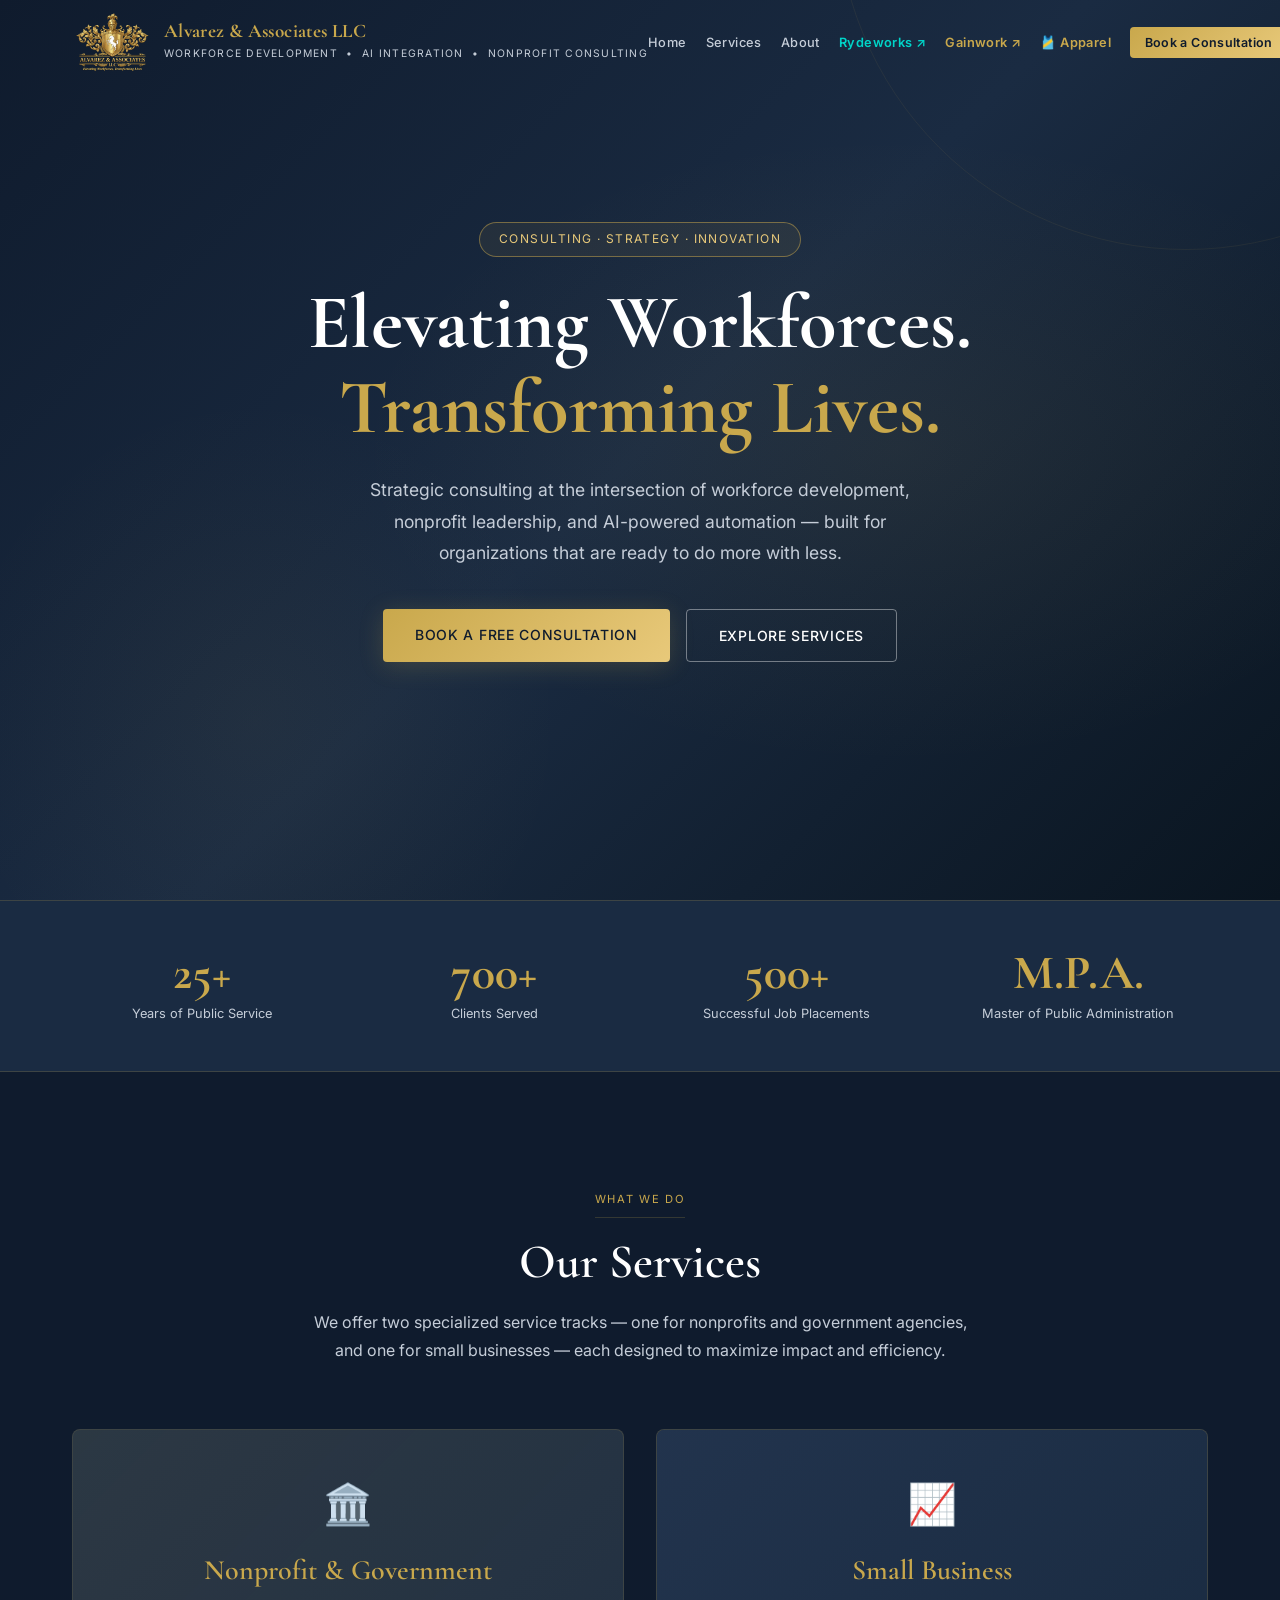
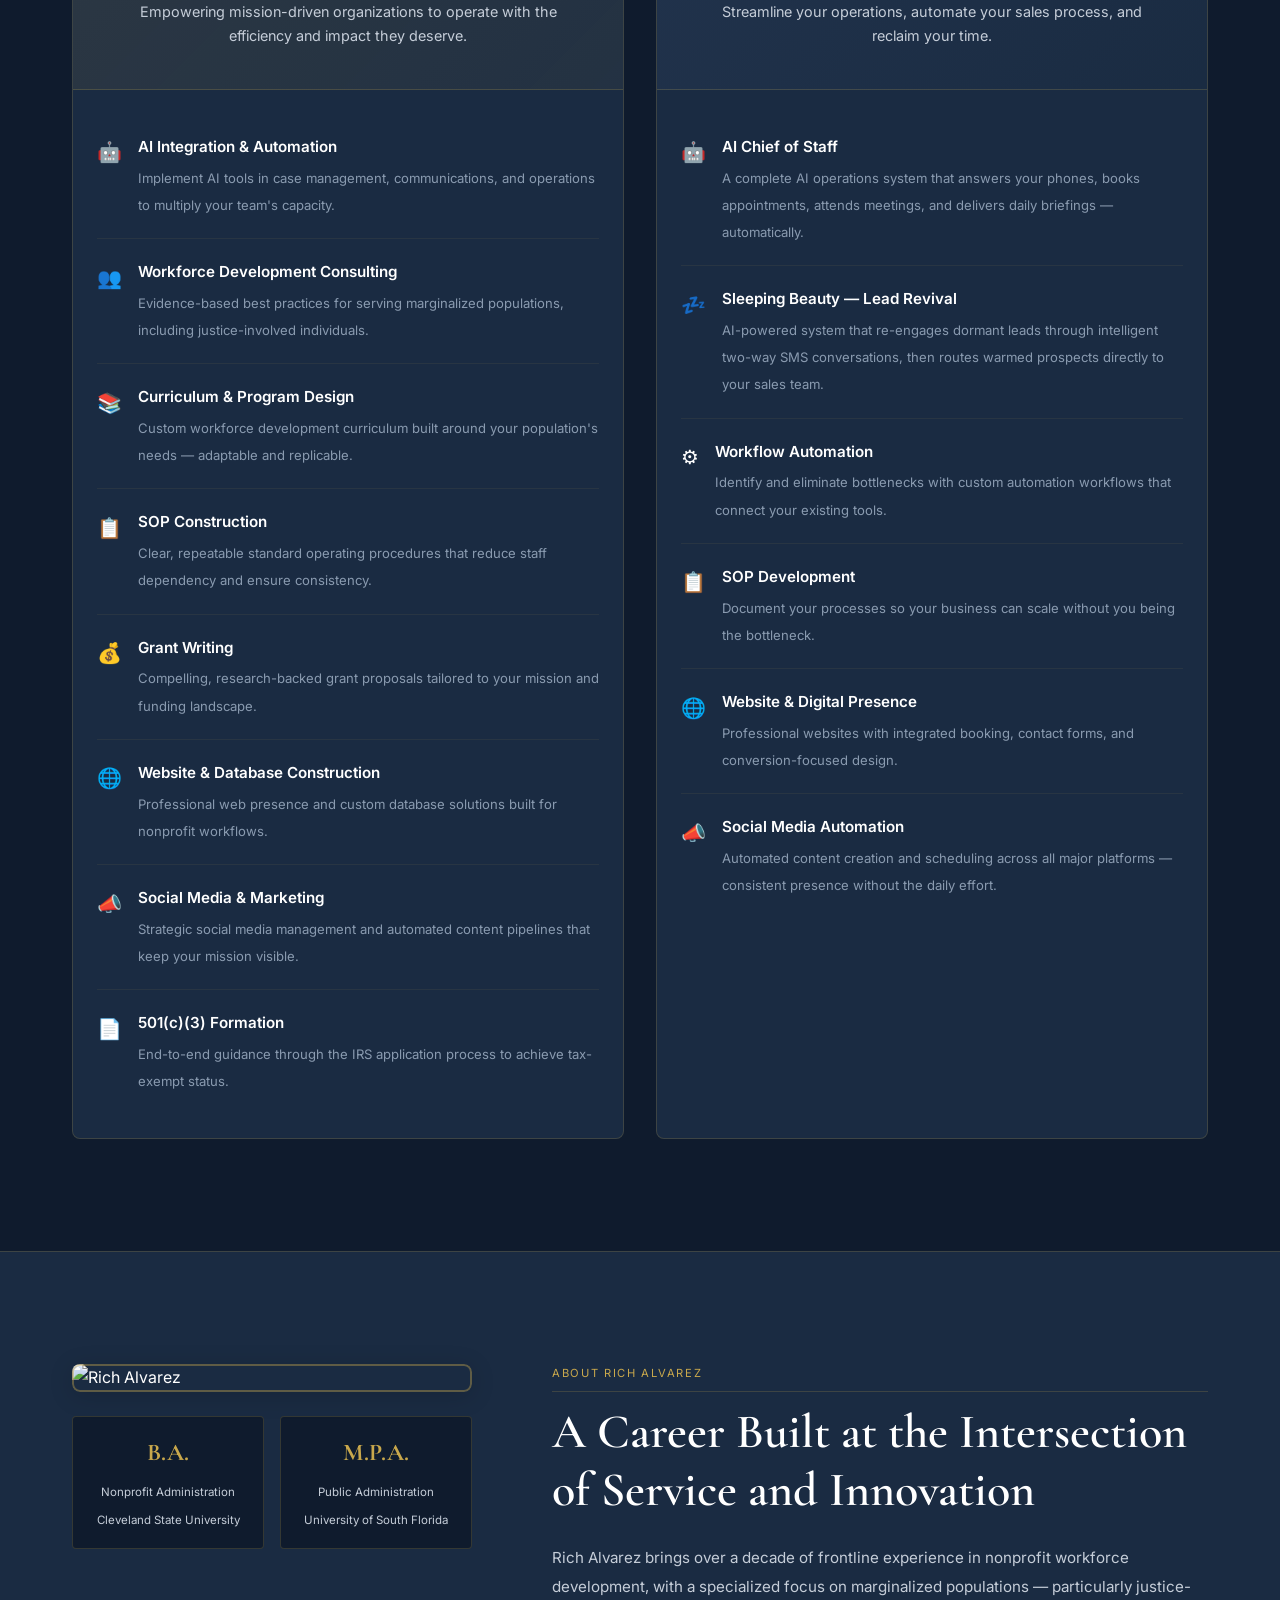
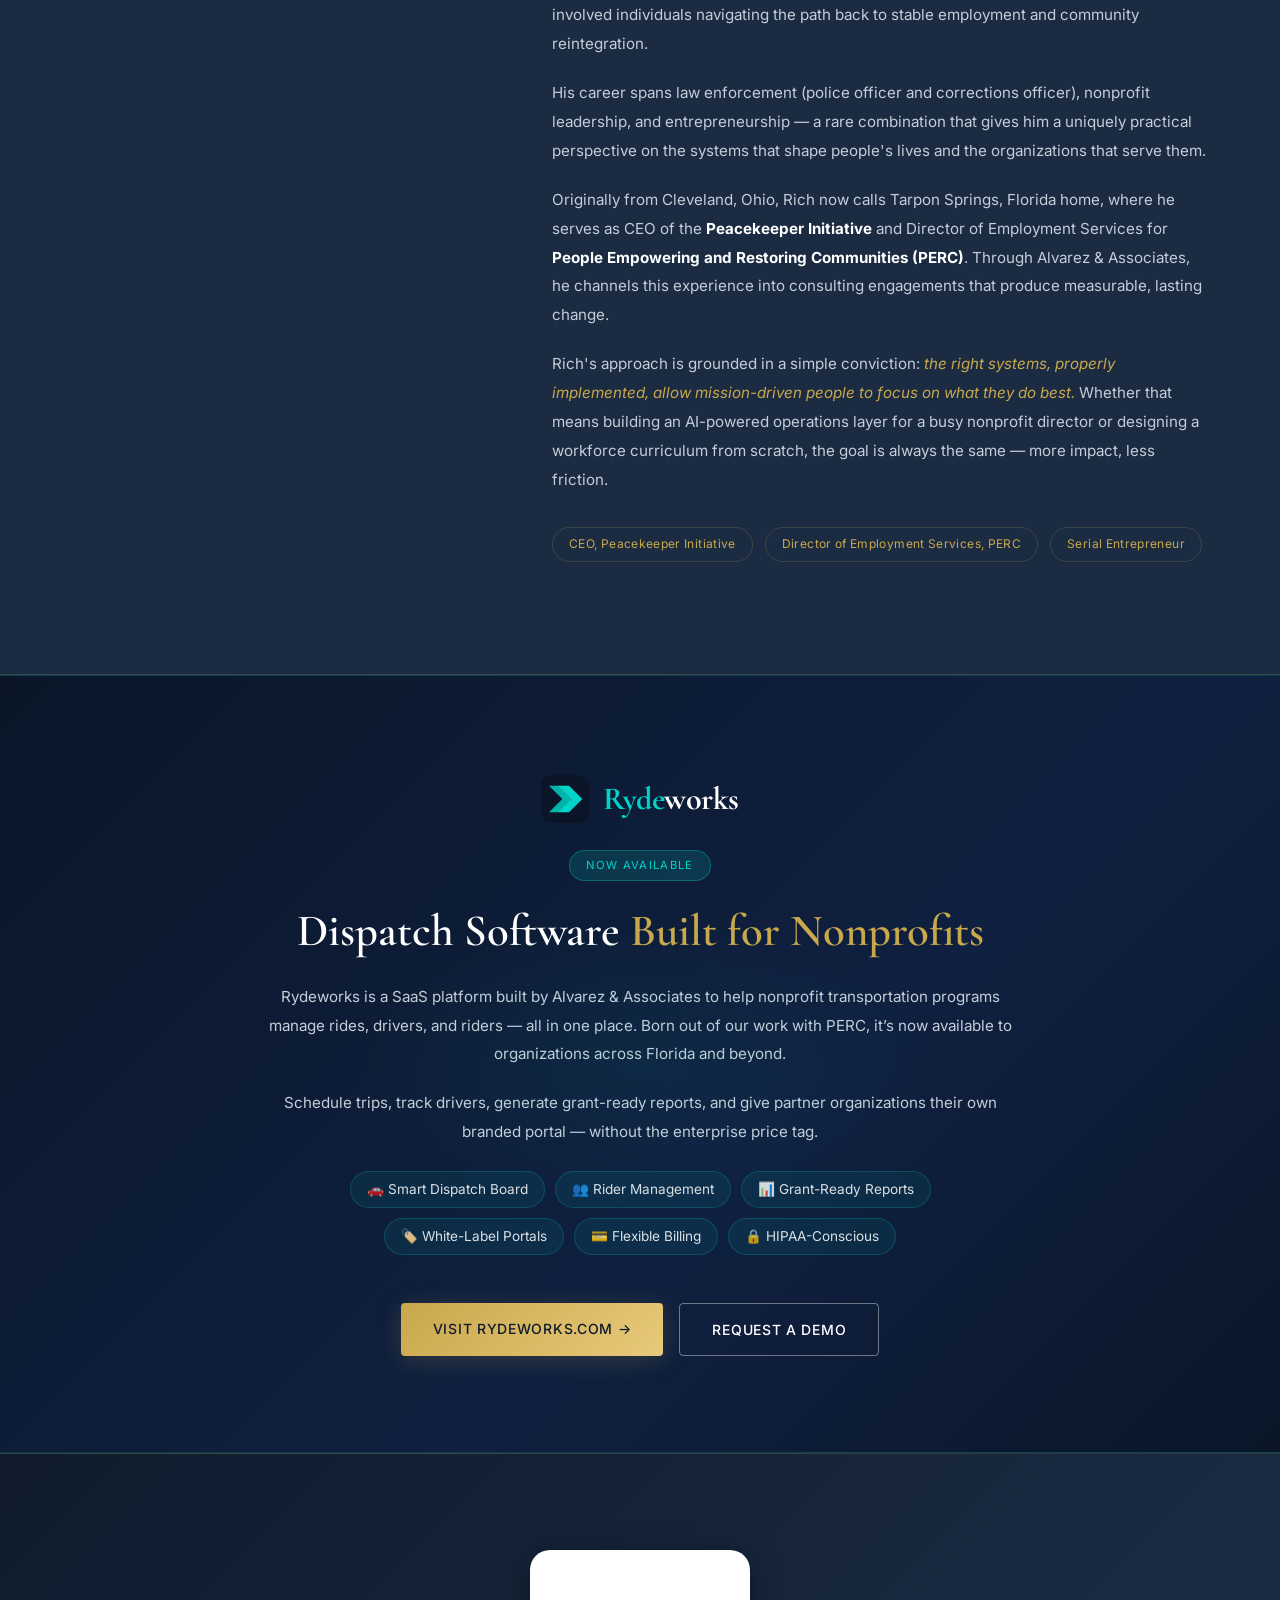
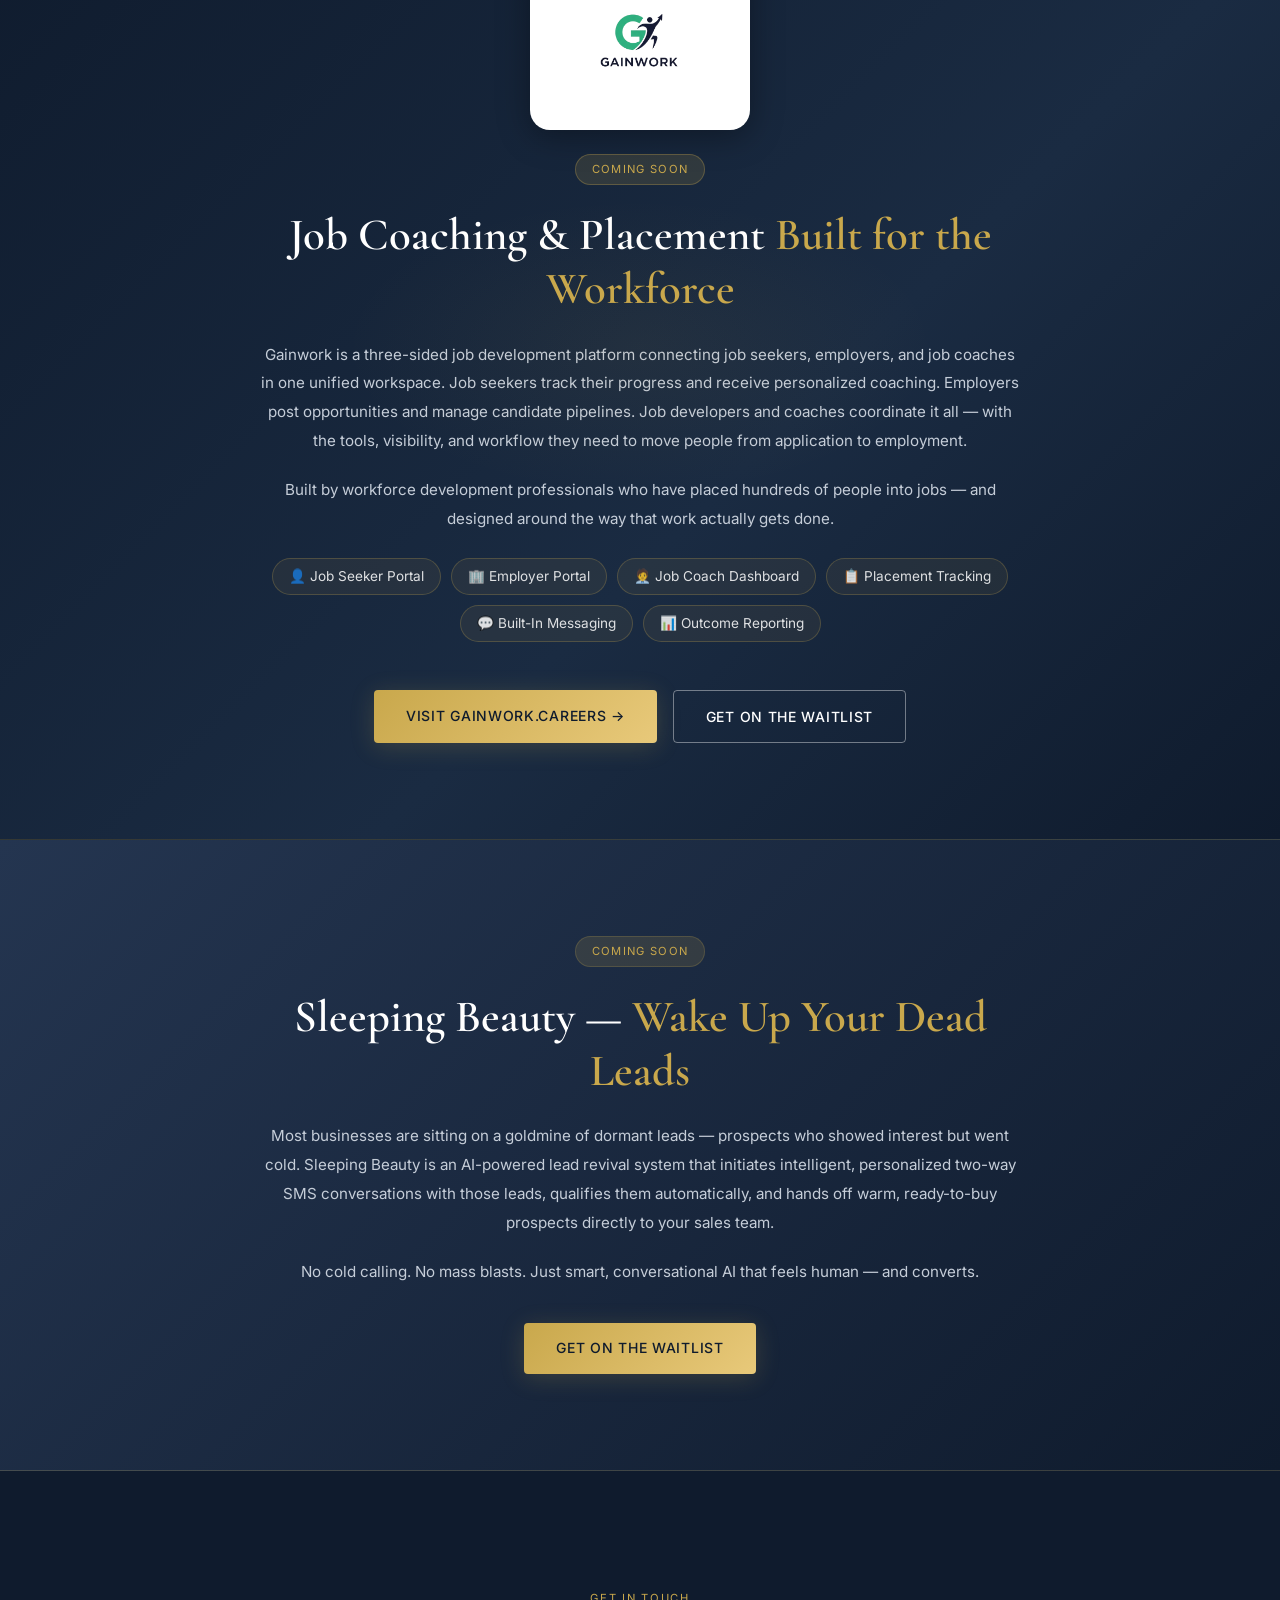
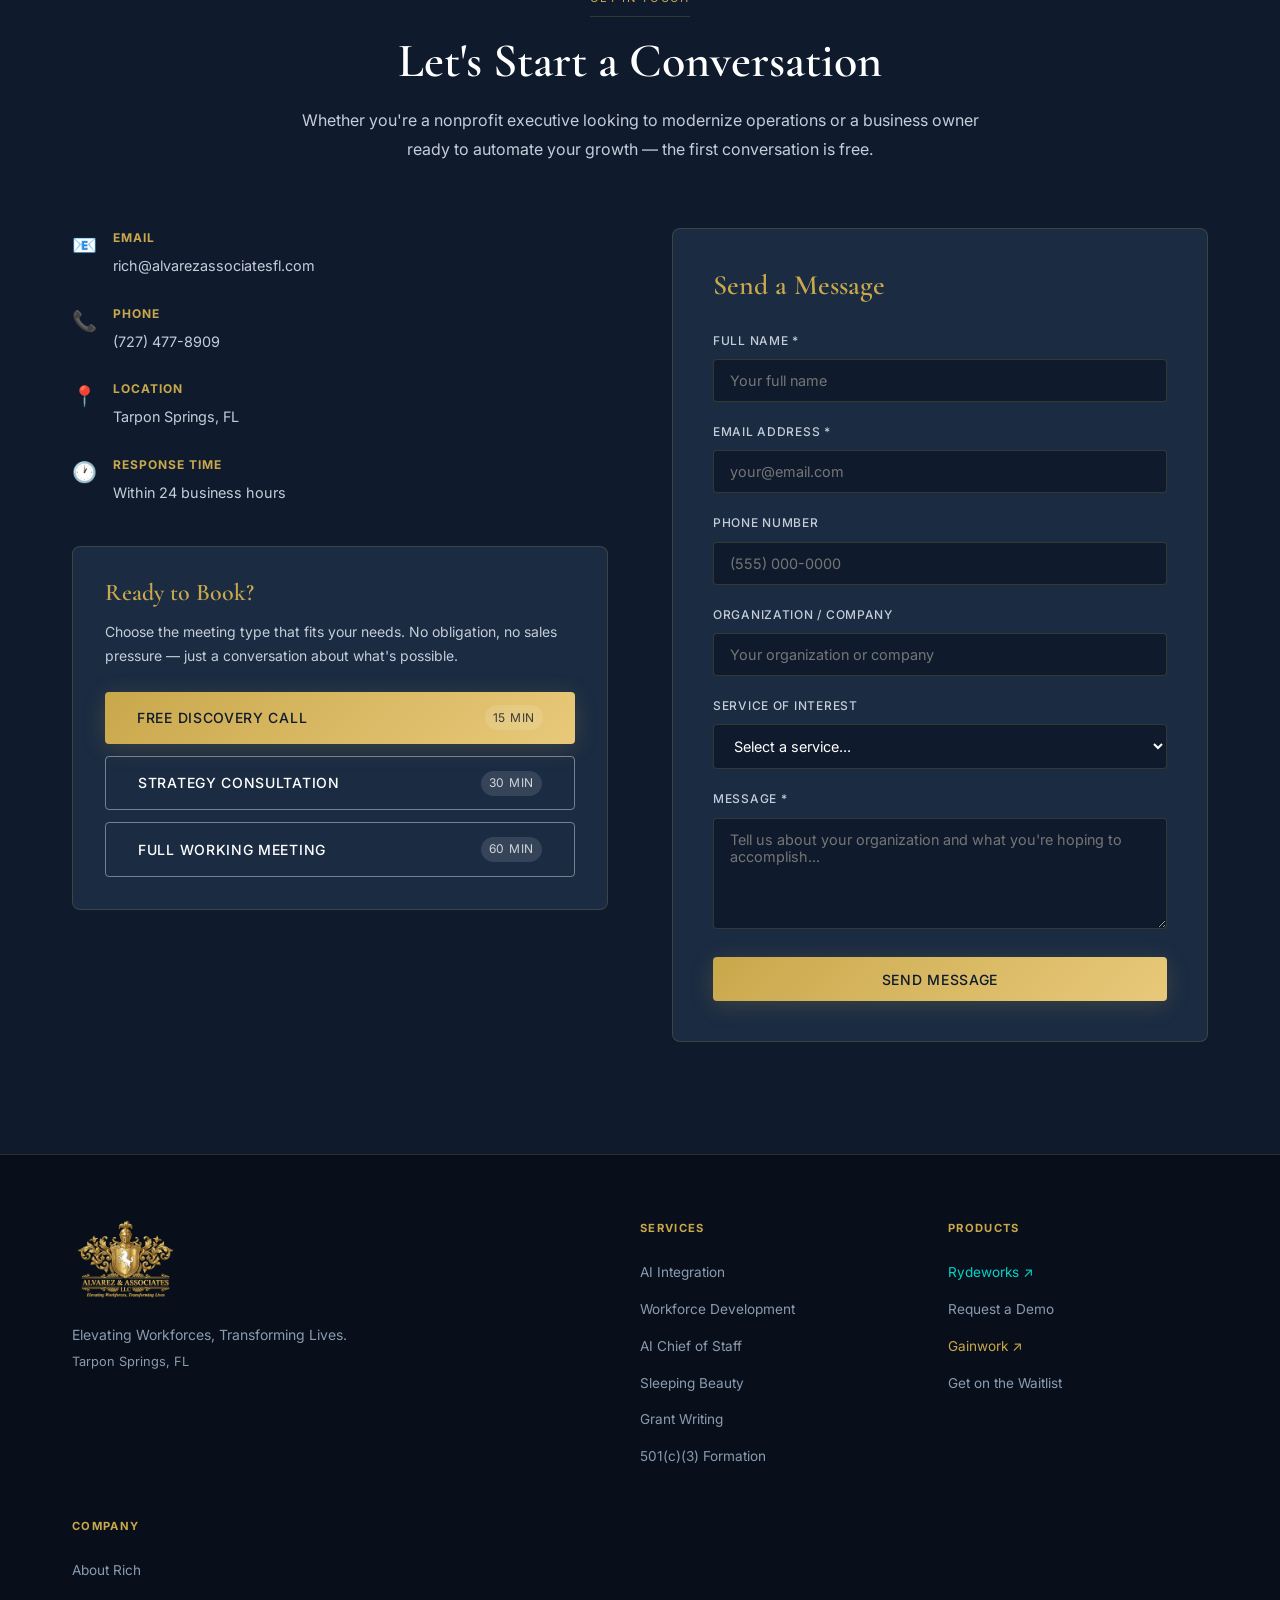
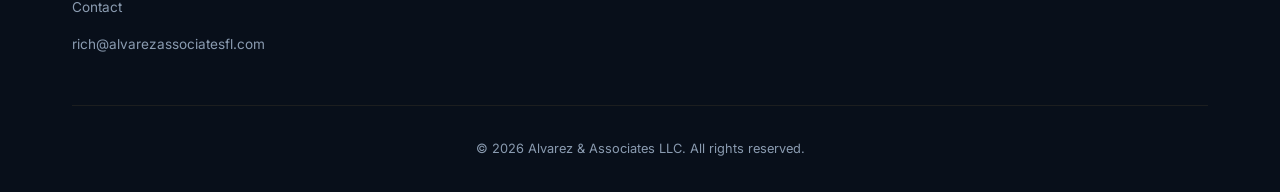
==== commit 49630d3c: "Revert nav CSS to original — remove all alignment overrides that broke the nav" ====
--- a/index.html
+++ b/index.html
@@ -48,10 +48,10 @@
         <li><a href="#home">Home</a></li>
         <li><a href="#services">Services</a></li>
         <li><a href="#about">About</a></li>
-        <li><a href="https://rydeworks.com" target="_blank" style="color:#00D4C8;font-weight:600;white-space:nowrap;vertical-align:middle;line-height:1">Rydeworks ↗</a></li>
-        <li><a href="https://gainwork.careers" target="_blank" style="color:#C9A84C;font-weight:600;white-space:nowrap;vertical-align:middle;line-height:1">Gainwork ↗</a></li>
-        <li><a href="apparel.html" style="color:#C9A84C;font-weight:600;white-space:nowrap;vertical-align:middle;line-height:1">🎽 Apparel</a></li>
-        <li><a href="https://cal.com/rich-alvarez-x7b4oz/free-discovery-call" target="_blank" class="nav-cta" style="white-space:nowrap;vertical-align:middle;line-height:1">Book a Consultation</a></li>
+        <li><a href="https://rydeworks.com" target="_blank" style="color:#00D4C8;font-weight:600;white-space:nowrap">Rydeworks ↗</a></li>
+        <li><a href="https://gainwork.careers" target="_blank" style="color:#C9A84C;font-weight:600;white-space:nowrap">Gainwork ↗</a></li>
+        <li><a href="apparel.html" style="color:#C9A84C;font-weight:600;white-space:nowrap">🎽 Apparel</a></li>
+        <li><a href="https://cal.com/rich-alvarez-x7b4oz/free-discovery-call" target="_blank" class="nav-cta" style="white-space:nowrap">Book a Consultation</a></li>
       </ul>
     </div>
   </nav>
--- a/styles.css
+++ b/styles.css
@@ -142,11 +142,6 @@
   flex-wrap: nowrap;
   flex-shrink: 0;
 }
-.nav-links li {
-  display: flex;
-  align-items: center;
-  line-height: 1;
-}
 .nav-links a {
   font-size: 0.8rem;
   font-weight: 500;
@@ -164,10 +159,6 @@
   font-weight: 600 !important;
   white-space: nowrap;
   font-size: 0.78rem !important;
-  display: inline-flex;
-  align-items: center;
-  line-height: 1;
-  vertical-align: middle;
 }
 .nav-cta:hover { opacity: 0.9; transform: translateY(-1px); }
 .nav-toggle {
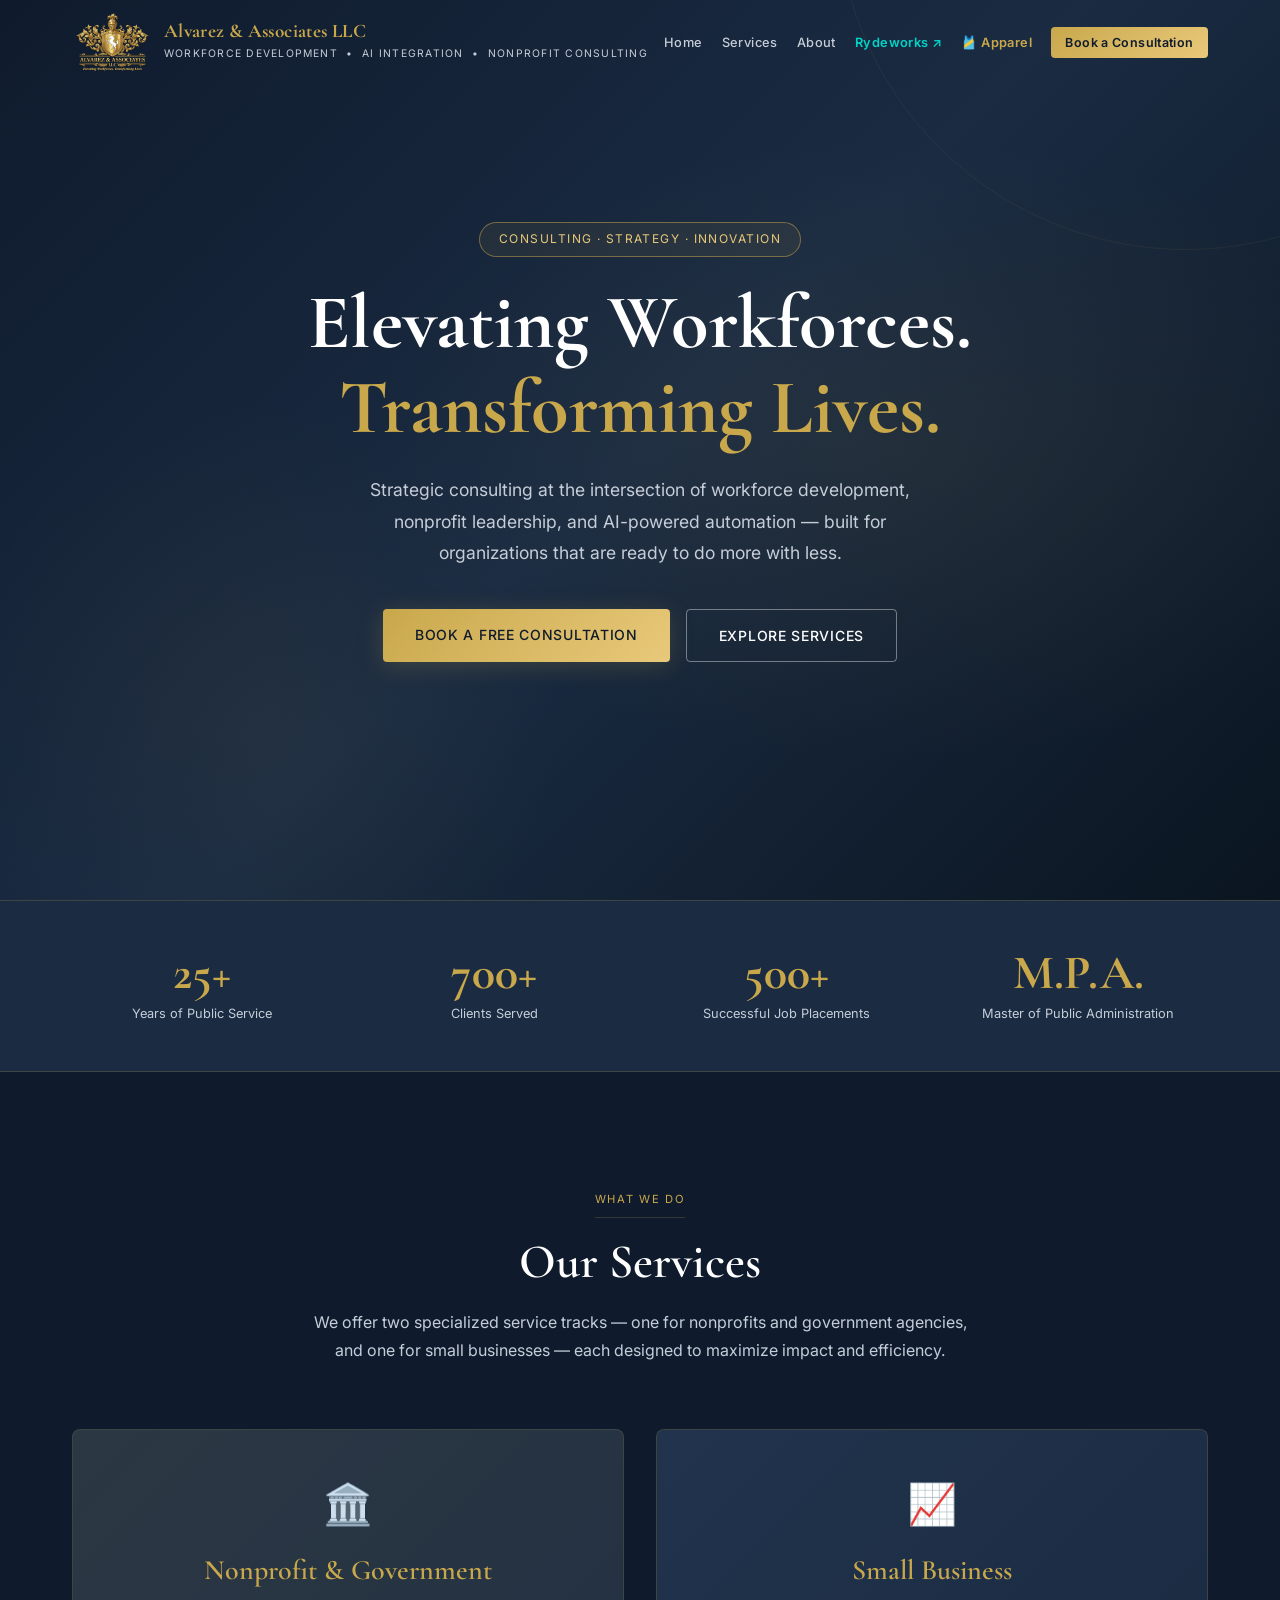
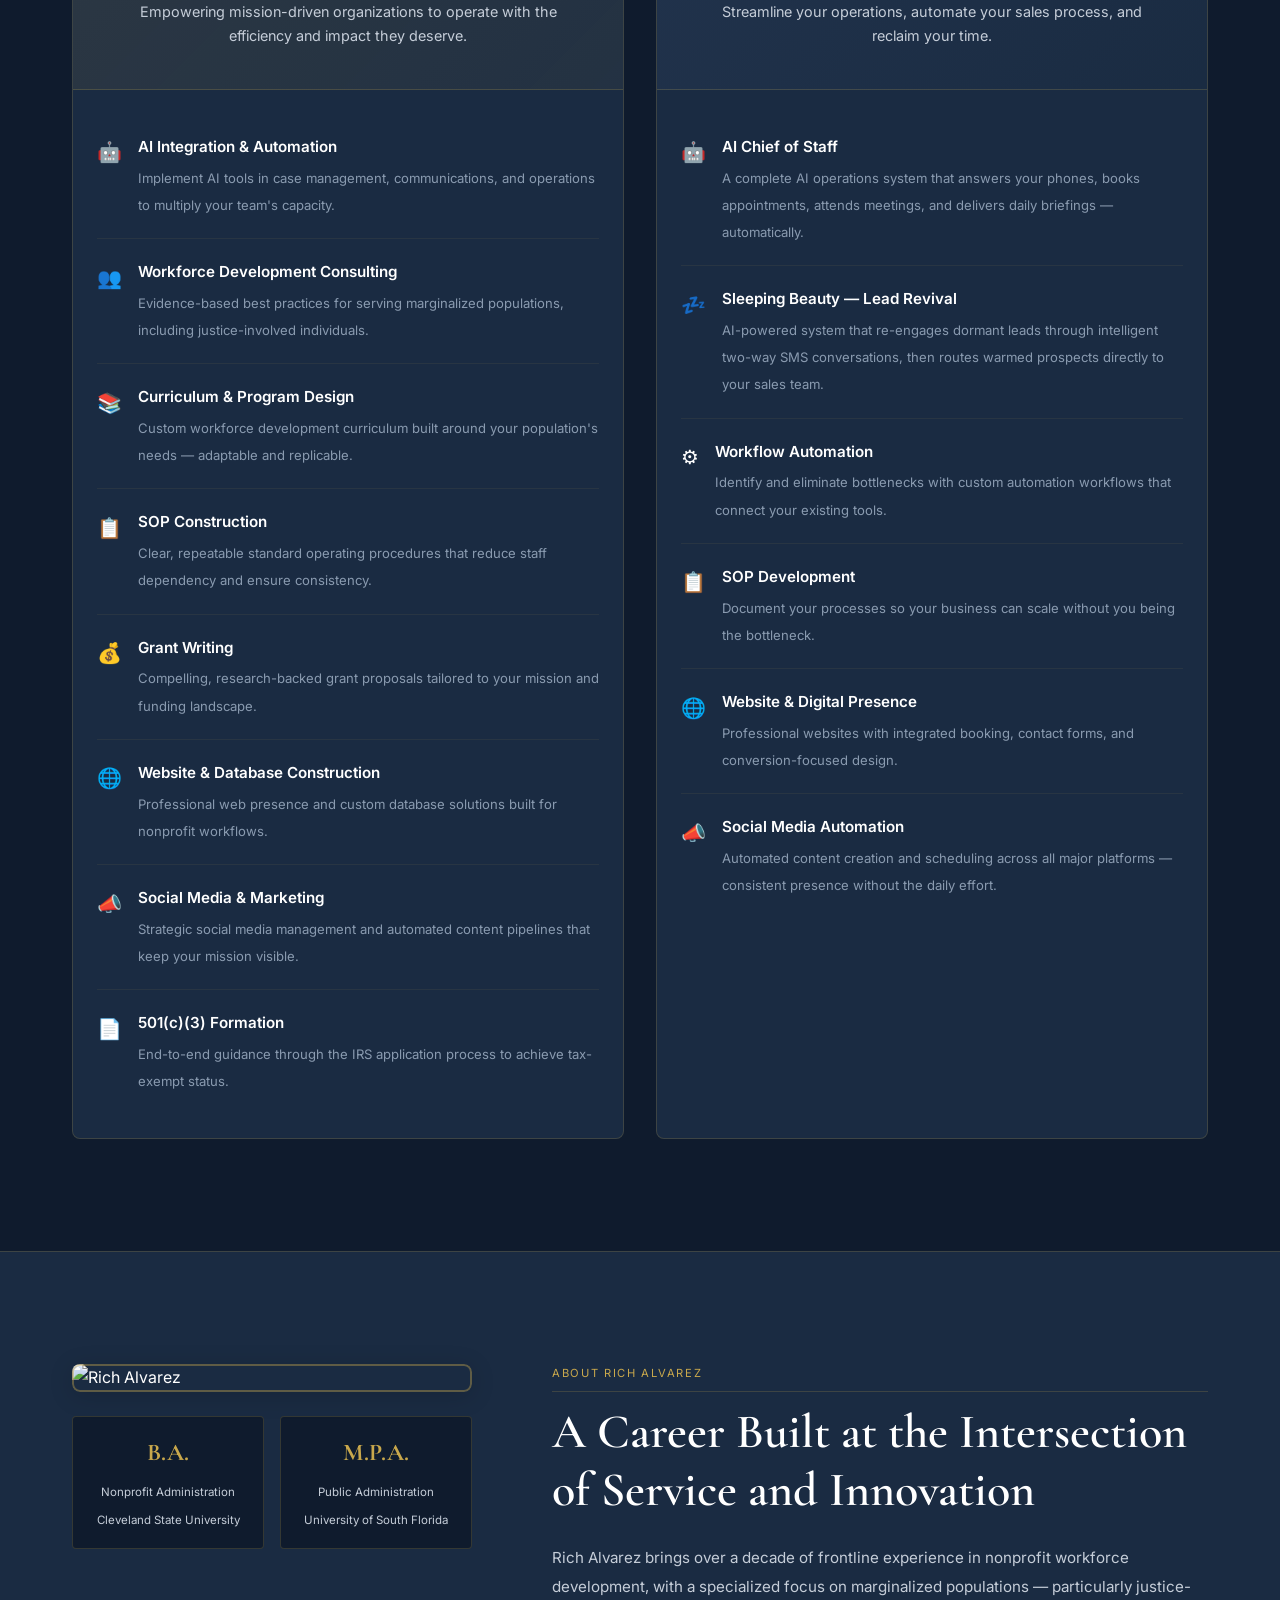
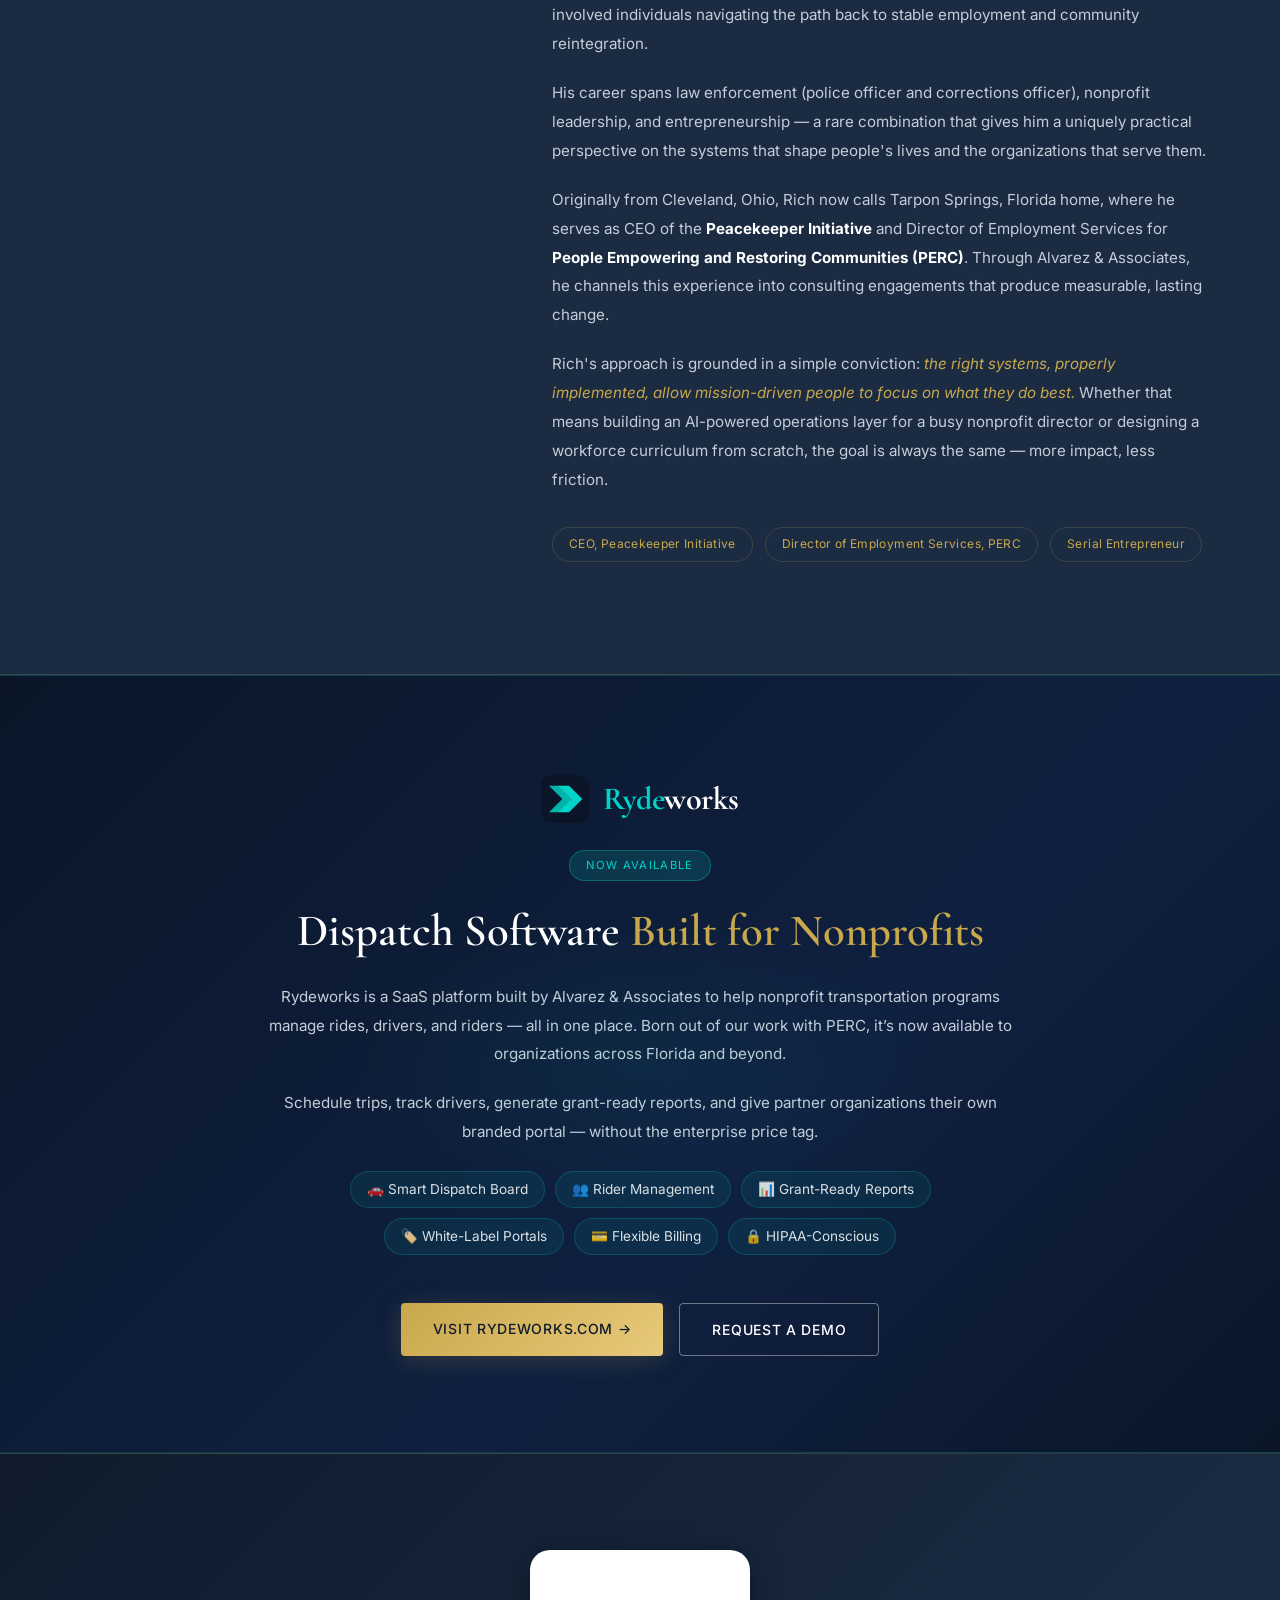
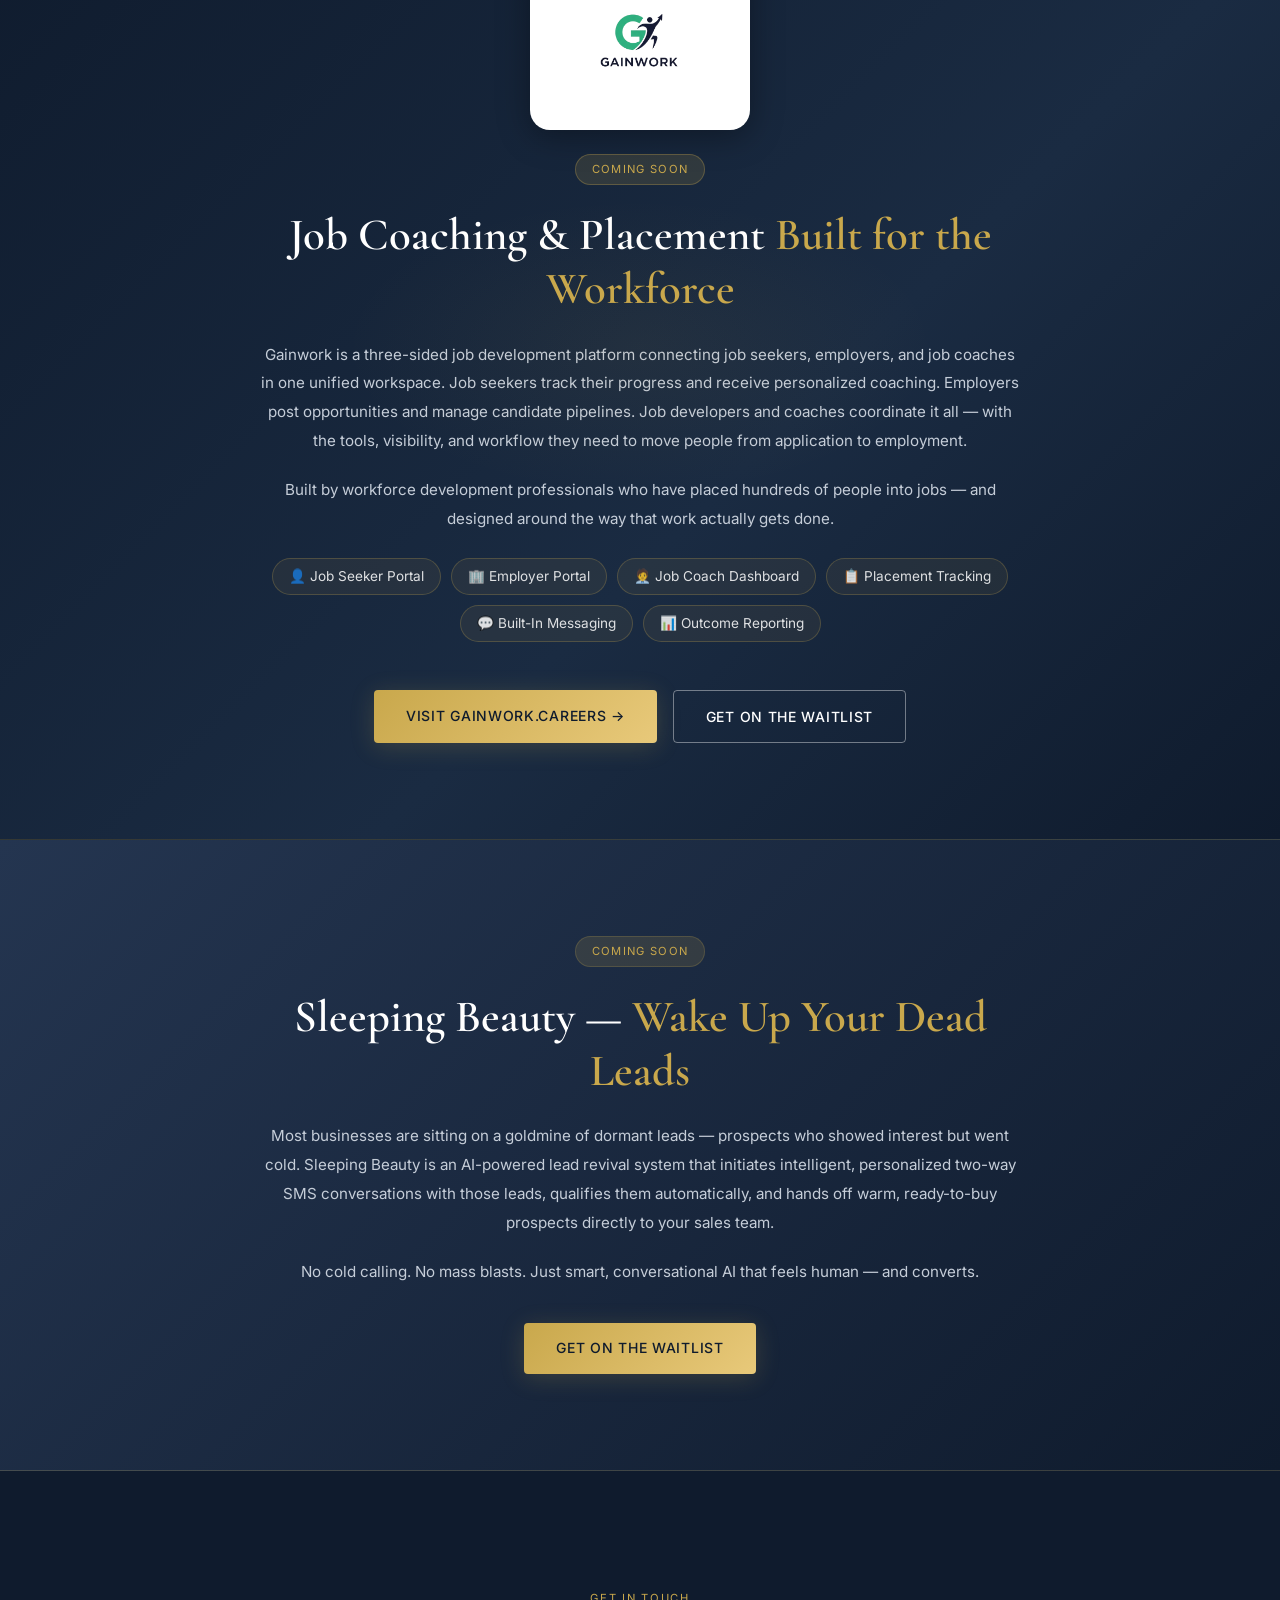
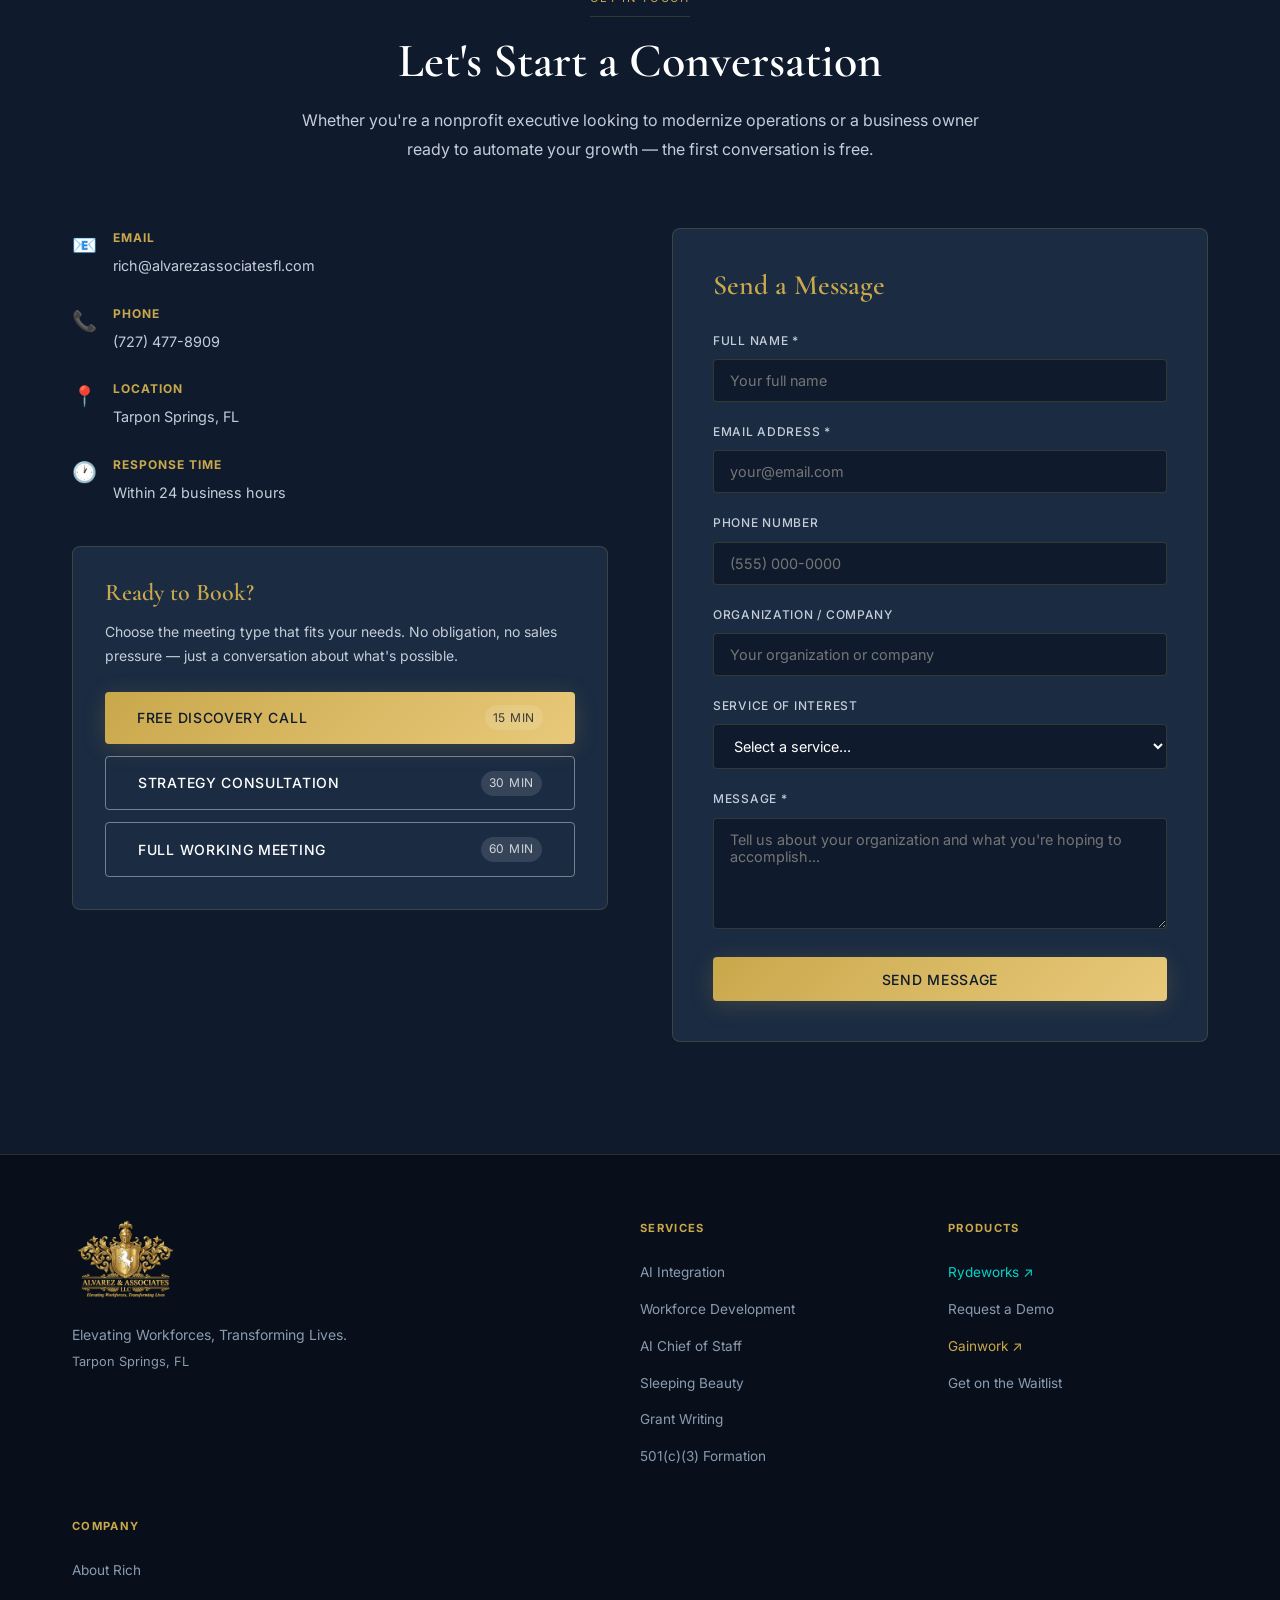
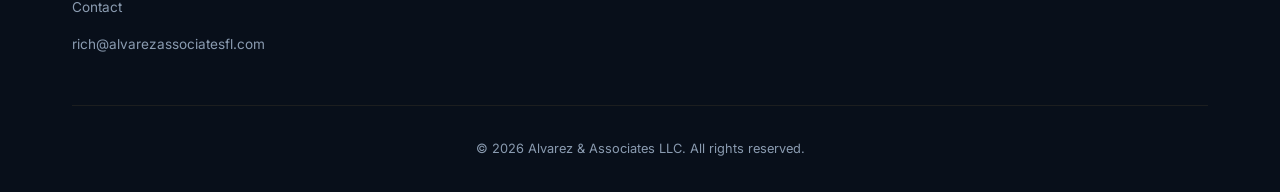
==== commit c18b6b4d: "Test: temporarily remove Gainwork from nav to diagnose alignment issue" ====
--- a/index.html
+++ b/index.html
@@ -27,7 +27,7 @@
   <link rel="preconnect" href="https://fonts.googleapis.com" />
   <link rel="preconnect" href="https://fonts.gstatic.com" crossorigin />
   <link href="https://fonts.googleapis.com/css2?family=Cormorant+Garamond:wght@400;500;600;700&family=Inter:wght@300;400;500;600&display=swap" rel="stylesheet" />
-  <link rel="stylesheet" href="styles.css?v=12" />
+  <link rel="stylesheet" href="styles.css?v=13" />
 </head>
 <body>
 
@@ -49,7 +49,6 @@
         <li><a href="#services">Services</a></li>
         <li><a href="#about">About</a></li>
         <li><a href="https://rydeworks.com" target="_blank" style="color:#00D4C8;font-weight:600;white-space:nowrap">Rydeworks ↗</a></li>
-        <li><a href="https://gainwork.careers" target="_blank" style="color:#C9A84C;font-weight:600;white-space:nowrap">Gainwork ↗</a></li>
         <li><a href="apparel.html" style="color:#C9A84C;font-weight:600;white-space:nowrap">🎽 Apparel</a></li>
         <li><a href="https://cal.com/rich-alvarez-x7b4oz/free-discovery-call" target="_blank" class="nav-cta" style="white-space:nowrap">Book a Consultation</a></li>
       </ul>
--- a/styles.css
+++ b/styles.css
@@ -141,6 +141,9 @@
   list-style: none;
   flex-wrap: nowrap;
   flex-shrink: 0;
+}
+.nav-links li {
+  vertical-align: middle;
 }
 .nav-links a {
   font-size: 0.8rem;
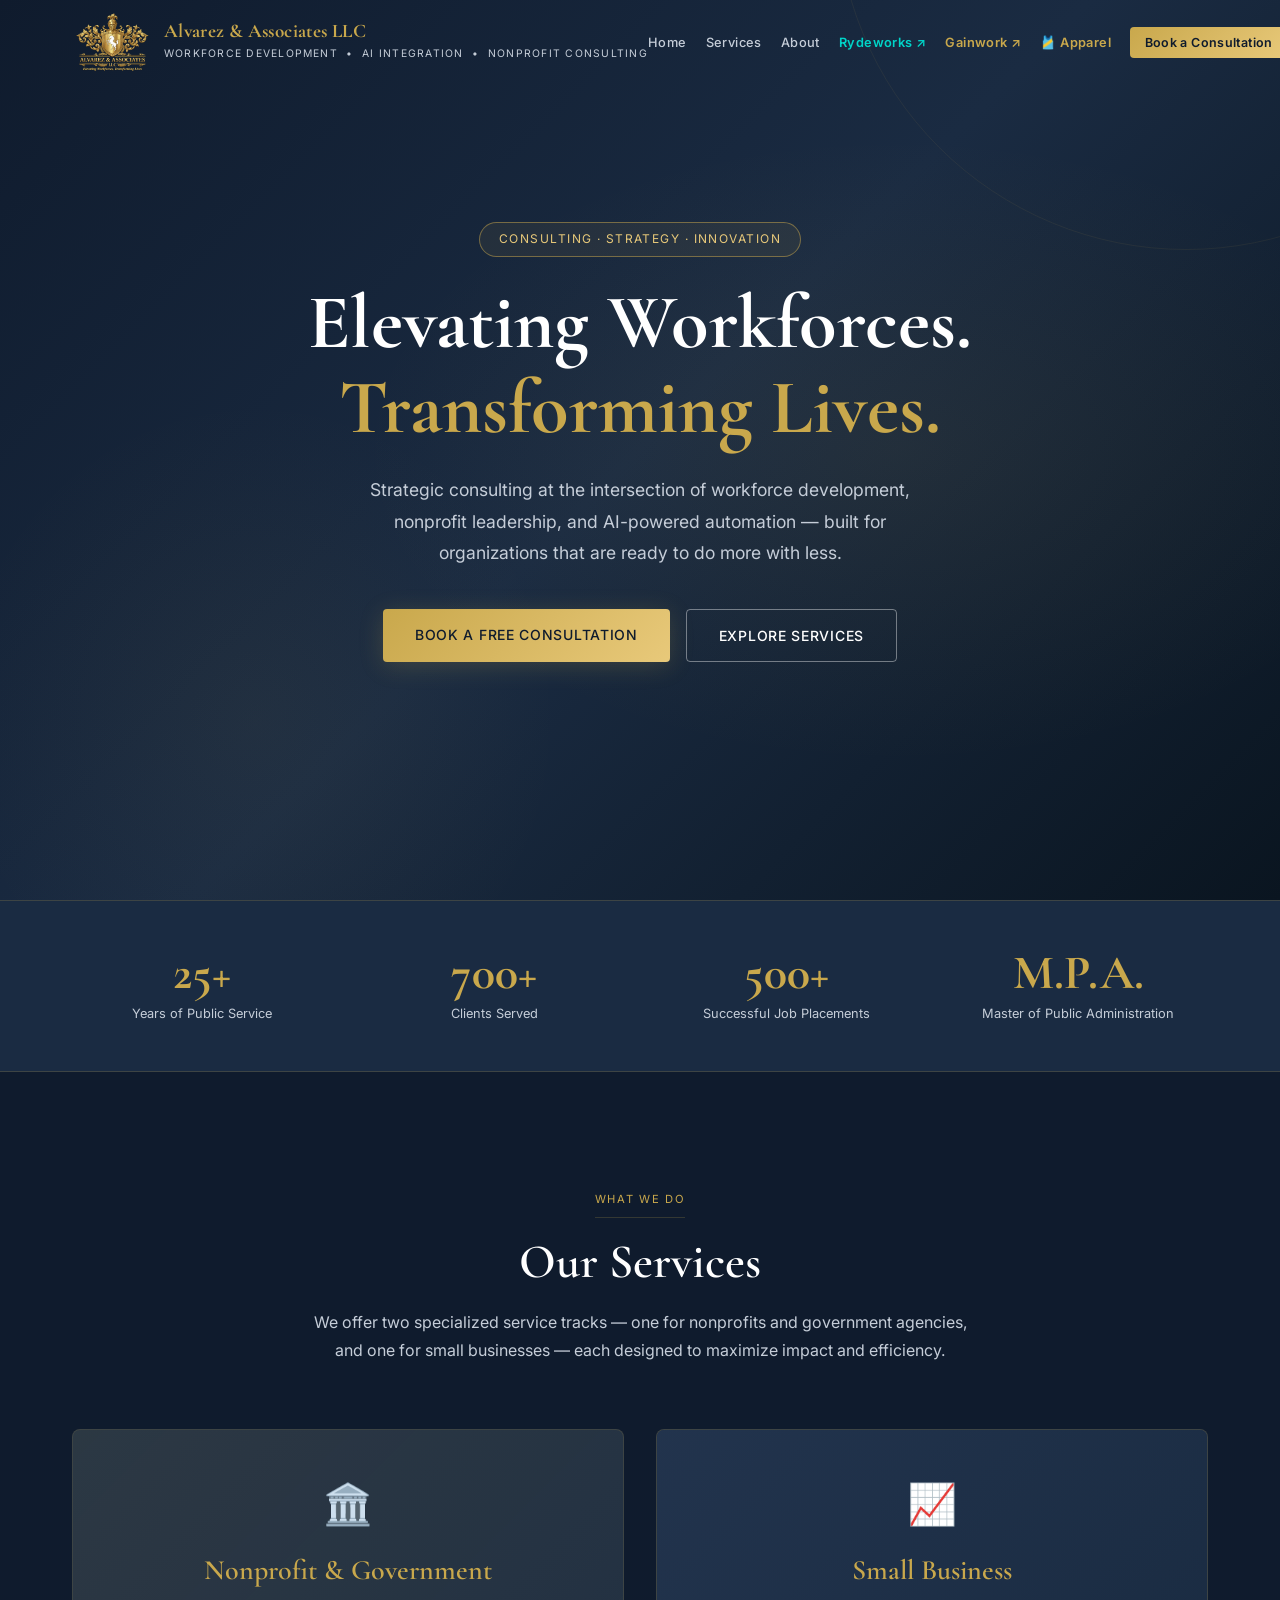
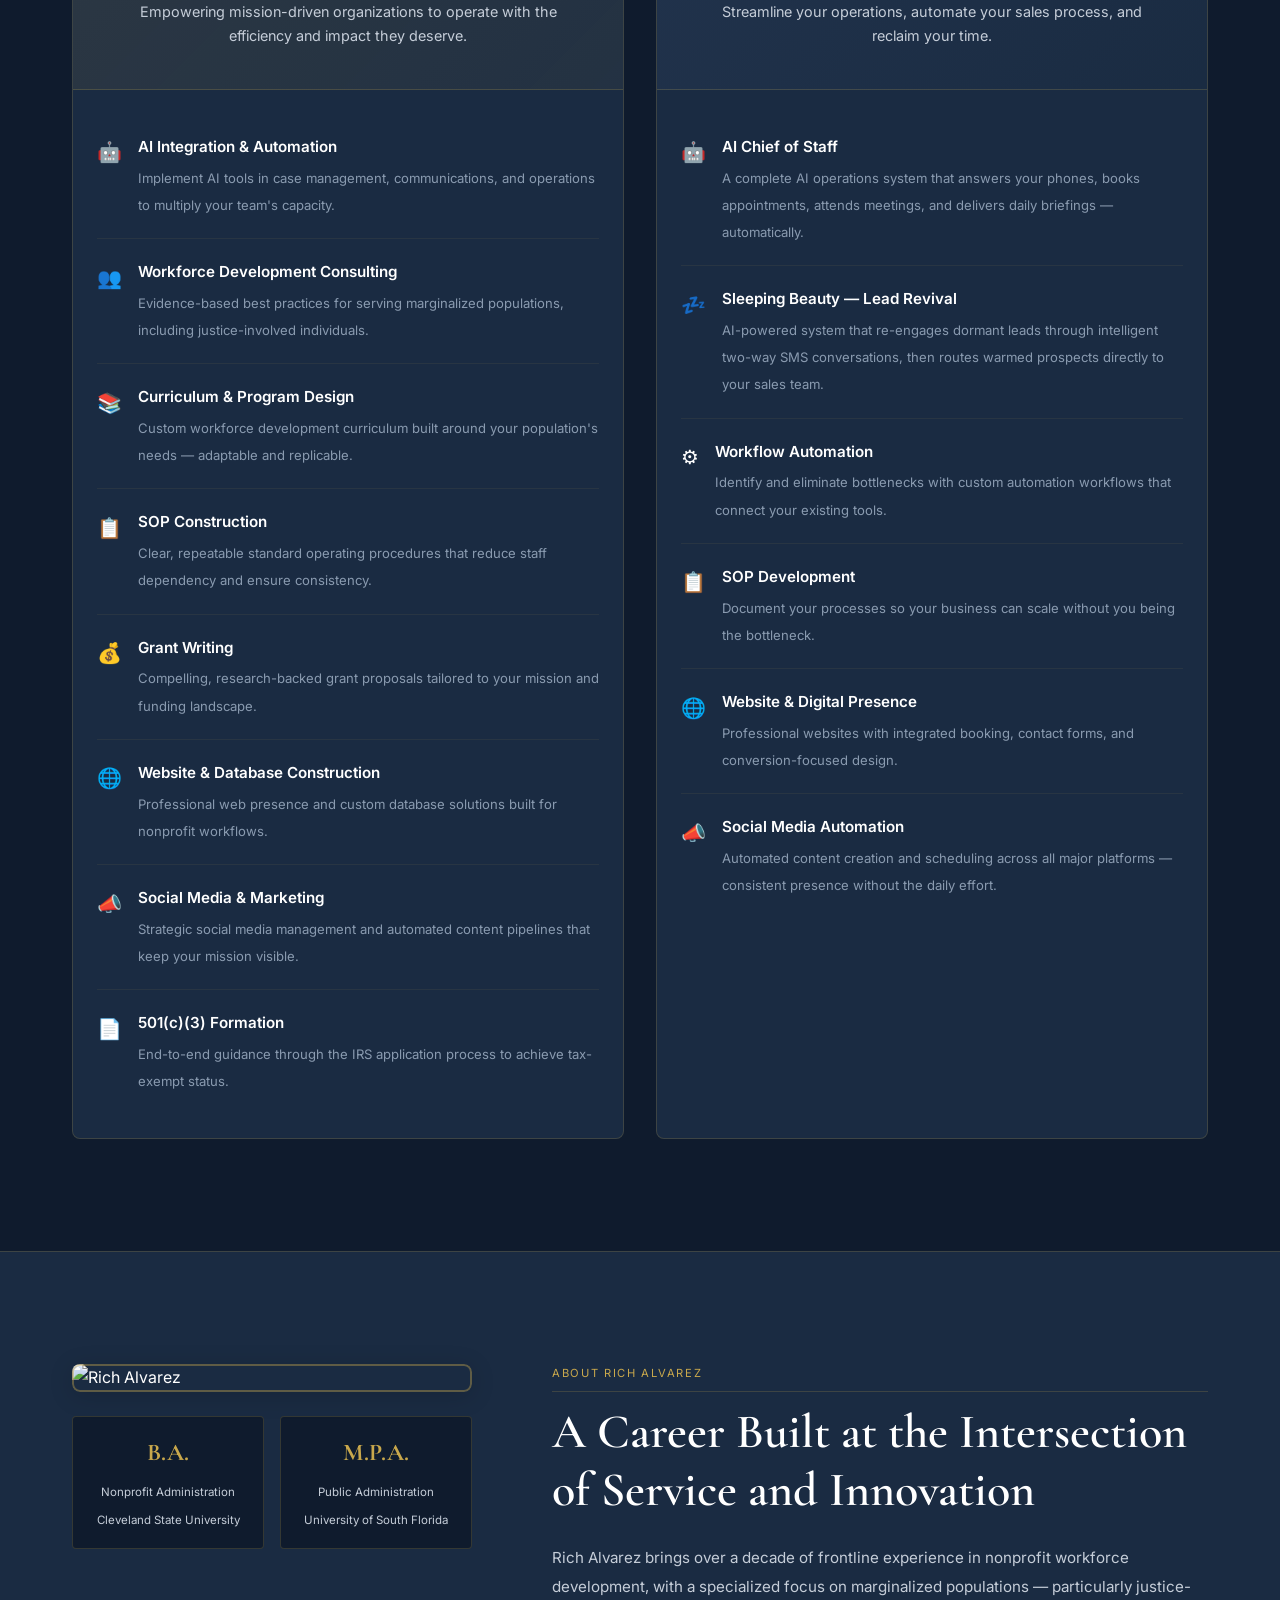
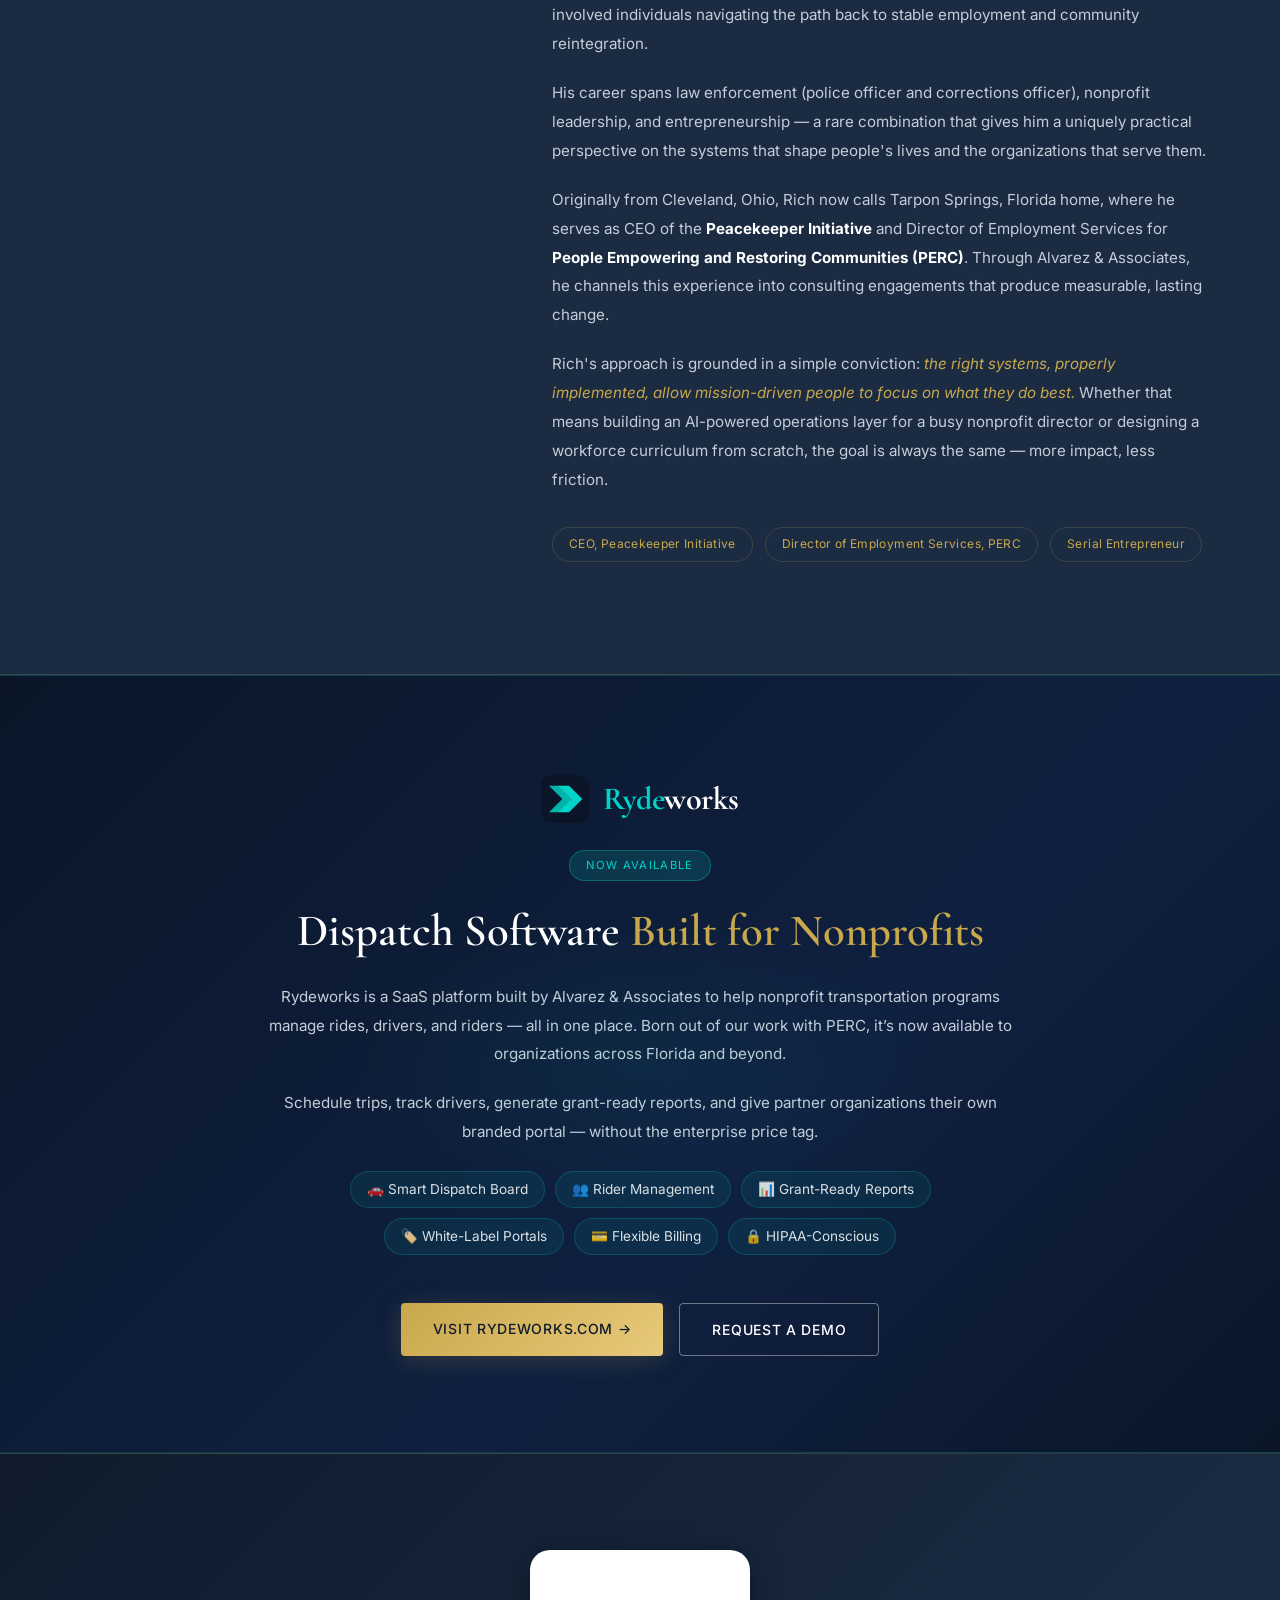
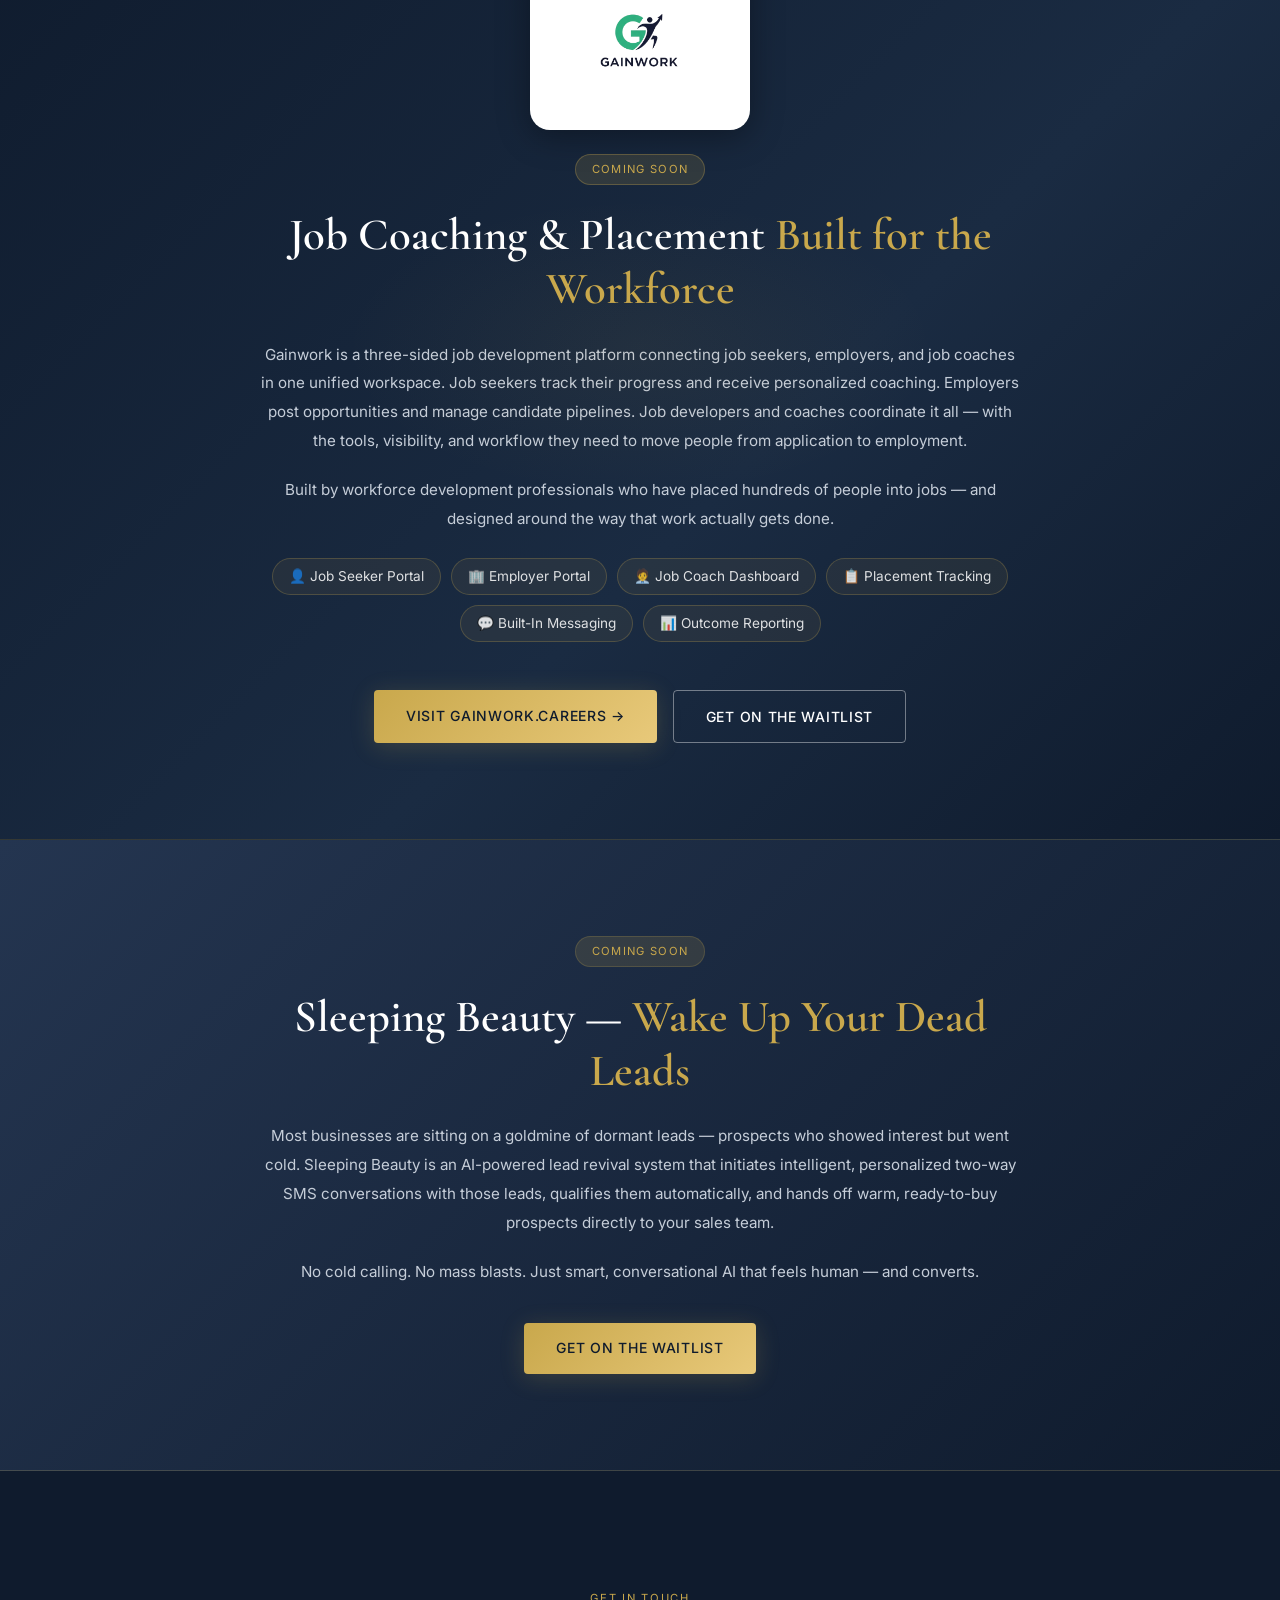
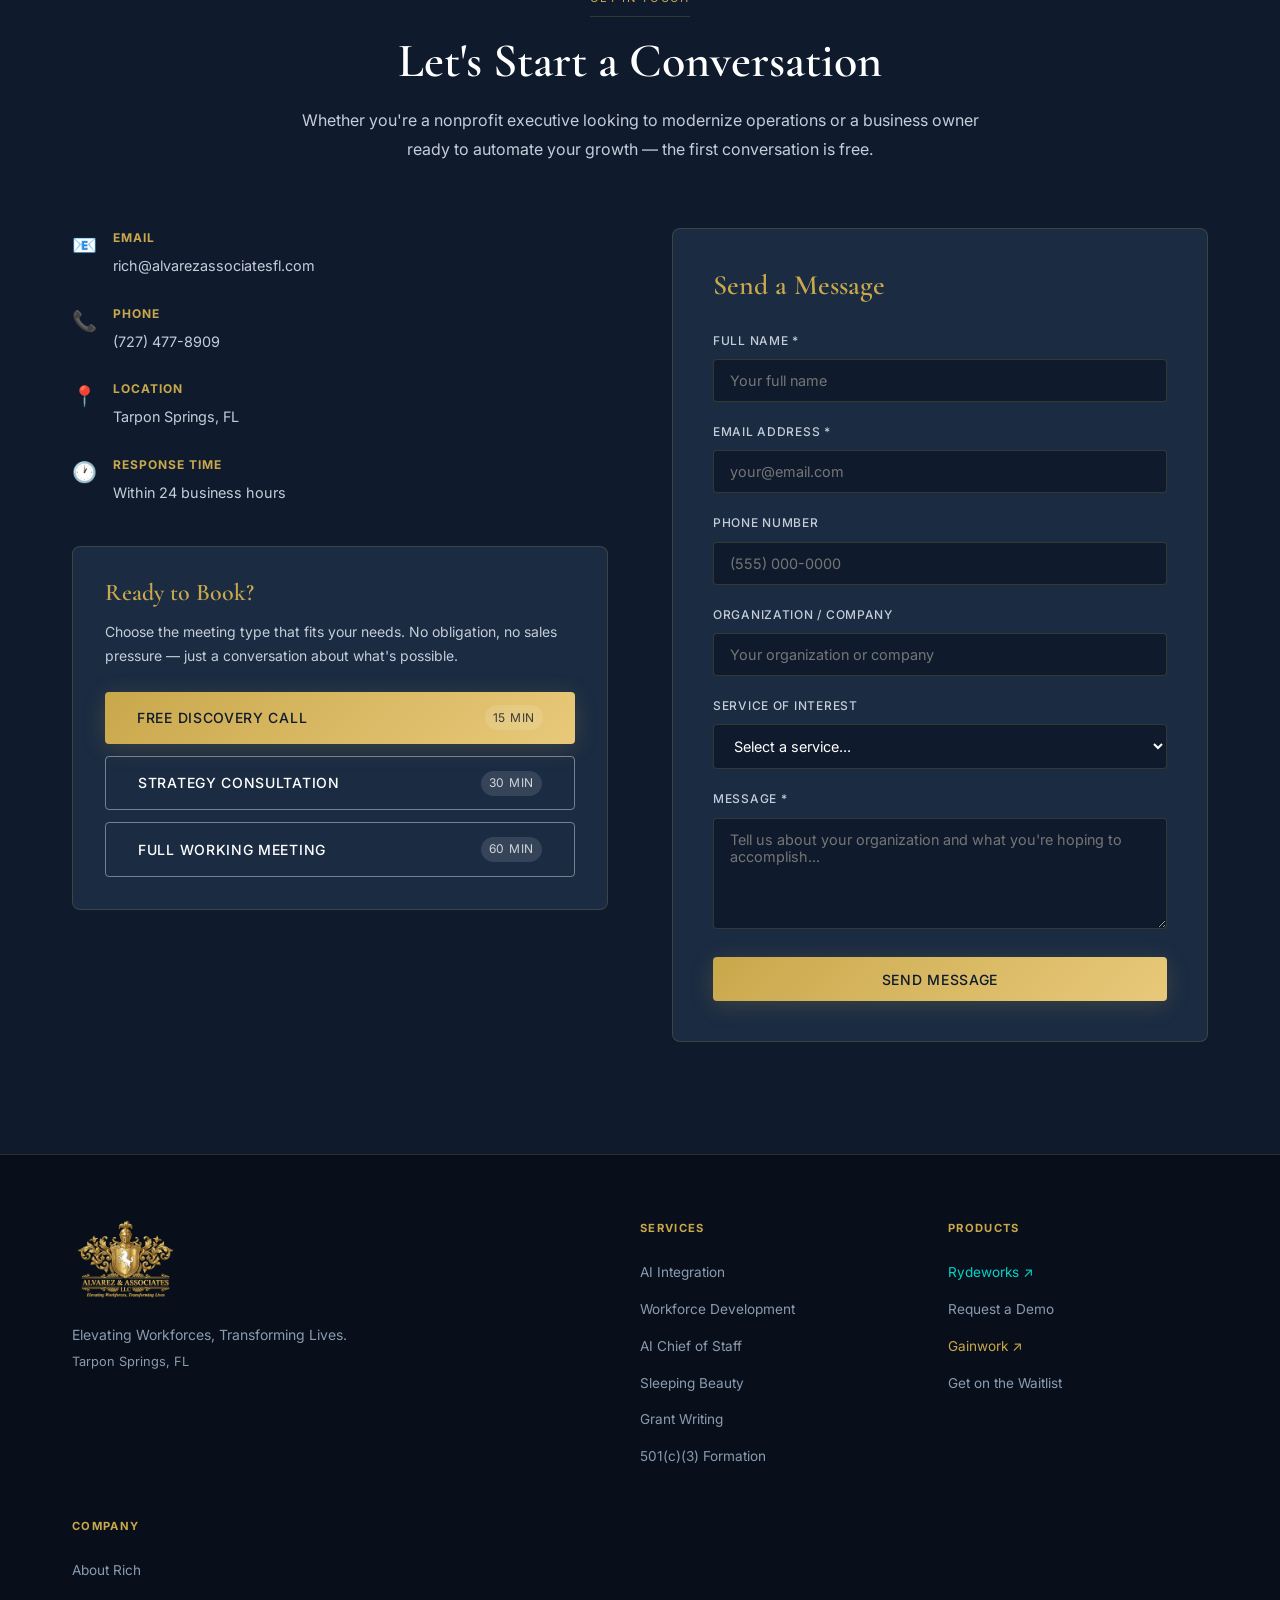
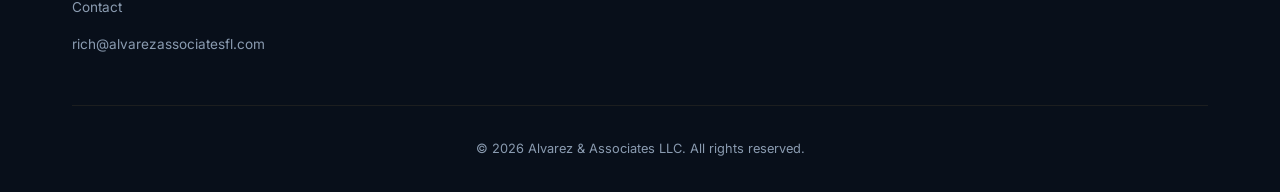
==== commit 80432652: "Rebuild nav: move toggle button after nav-links, add Gainwork back — all items aligned" ====
--- a/index.html
+++ b/index.html
@@ -27,7 +27,7 @@
   <link rel="preconnect" href="https://fonts.googleapis.com" />
   <link rel="preconnect" href="https://fonts.gstatic.com" crossorigin />
   <link href="https://fonts.googleapis.com/css2?family=Cormorant+Garamond:wght@400;500;600;700&family=Inter:wght@300;400;500;600&display=swap" rel="stylesheet" />
-  <link rel="stylesheet" href="styles.css?v=13" />
+  <link rel="stylesheet" href="styles.css?v=99" />
 </head>
 <body>
 
@@ -41,17 +41,18 @@
           <span class="logo-sub">Workforce Development &nbsp;&bull;&nbsp; AI Integration &nbsp;&bull;&nbsp; Nonprofit Consulting</span>
         </div>
       </a>
-      <button class="nav-toggle" id="navToggle" aria-label="Toggle navigation">
-        <span></span><span></span><span></span>
-      </button>
       <ul class="nav-links" id="navLinks">
         <li><a href="#home">Home</a></li>
         <li><a href="#services">Services</a></li>
         <li><a href="#about">About</a></li>
         <li><a href="https://rydeworks.com" target="_blank" style="color:#00D4C8;font-weight:600;white-space:nowrap">Rydeworks ↗</a></li>
+        <li><a href="https://gainwork.careers" target="_blank" style="color:#C9A84C;font-weight:600;white-space:nowrap">Gainwork ↗</a></li>
         <li><a href="apparel.html" style="color:#C9A84C;font-weight:600;white-space:nowrap">🎽 Apparel</a></li>
         <li><a href="https://cal.com/rich-alvarez-x7b4oz/free-discovery-call" target="_blank" class="nav-cta" style="white-space:nowrap">Book a Consultation</a></li>
       </ul>
+      <button class="nav-toggle" id="navToggle" aria-label="Toggle navigation">
+        <span></span><span></span><span></span>
+      </button>
     </div>
   </nav>
 
--- a/styles.css
+++ b/styles.css
@@ -142,9 +142,6 @@
   flex-wrap: nowrap;
   flex-shrink: 0;
 }
-.nav-links li {
-  vertical-align: middle;
-}
 .nav-links a {
   font-size: 0.8rem;
   font-weight: 500;
@@ -563,31 +560,6 @@
   border-radius: 100px;
   font-size: 0.85rem;
   font-family: var(--font-sans);
-}
-
-/* ===========================
-   GAINWORK SECTION
-   =========================== */
-.gainwork-section {
-  background: linear-gradient(135deg, #0F1B2D 0%, #1A2B42 60%, #0F1B2D 100%);
-  border-top: 1px solid rgba(201,168,76,0.2);
-  border-bottom: 1px solid rgba(201,168,76,0.2);
-  position: relative;
-  overflow: hidden;
-}
-.gainwork-section::before {
-  content: '';
-  position: absolute;
-  top: 50%; left: 50%;
-  transform: translate(-50%, -50%);
-  width: 600px; height: 300px;
-  background: radial-gradient(ellipse, rgba(201,168,76,0.06) 0%, transparent 70%);
-  pointer-events: none;
-}
-.gainwork-inner .rydeworks-features .rw-feature {
-  background: rgba(201,168,76,0.08);
-  border: 1px solid rgba(201,168,76,0.25);
-  color: rgba(255,255,255,0.85);
 }
 
 /* ===========================
@@ -806,3 +778,42 @@
   .intro-grid { grid-template-columns: 1fr 1fr; }
   .about-credentials { grid-template-columns: 1fr; }
 }
+
+/* ===========================
+   GAINWORK SECTION
+   =========================== */
+.gainwork-section {
+  background: linear-gradient(135deg, #0F1B2D 0%, #1A2B42 60%, #0F1B2D 100%);
+  border-top: 1px solid rgba(201,168,76,0.2);
+  border-bottom: 1px solid rgba(201,168,76,0.2);
+  position: relative;
+  overflow: hidden;
+}
+.gainwork-section::before {
+  content: '';
+  position: absolute;
+  top: 50%; left: 50%;
+  transform: translate(-50%, -50%);
+  width: 600px; height: 300px;
+  background: radial-gradient(ellipse, rgba(201,168,76,0.06) 0%, transparent 70%);
+  pointer-events: none;
+}
+.gainwork-inner .rydeworks-features .rw-feature {
+  background: rgba(201,168,76,0.08);
+  border: 1px solid rgba(201,168,76,0.25);
+  color: rgba(255,255,255,0.85);
+}
+.gainwork-logo-card {
+  background: #fff;
+  border-radius: 16px;
+  padding: 1.5rem 2rem;
+  display: inline-flex;
+  align-items: center;
+  justify-content: center;
+  box-shadow: 0 8px 32px rgba(0,0,0,0.3);
+}
+.gainwork-logo-card img {
+  height: 140px;
+  width: auto;
+  display: block;
+}
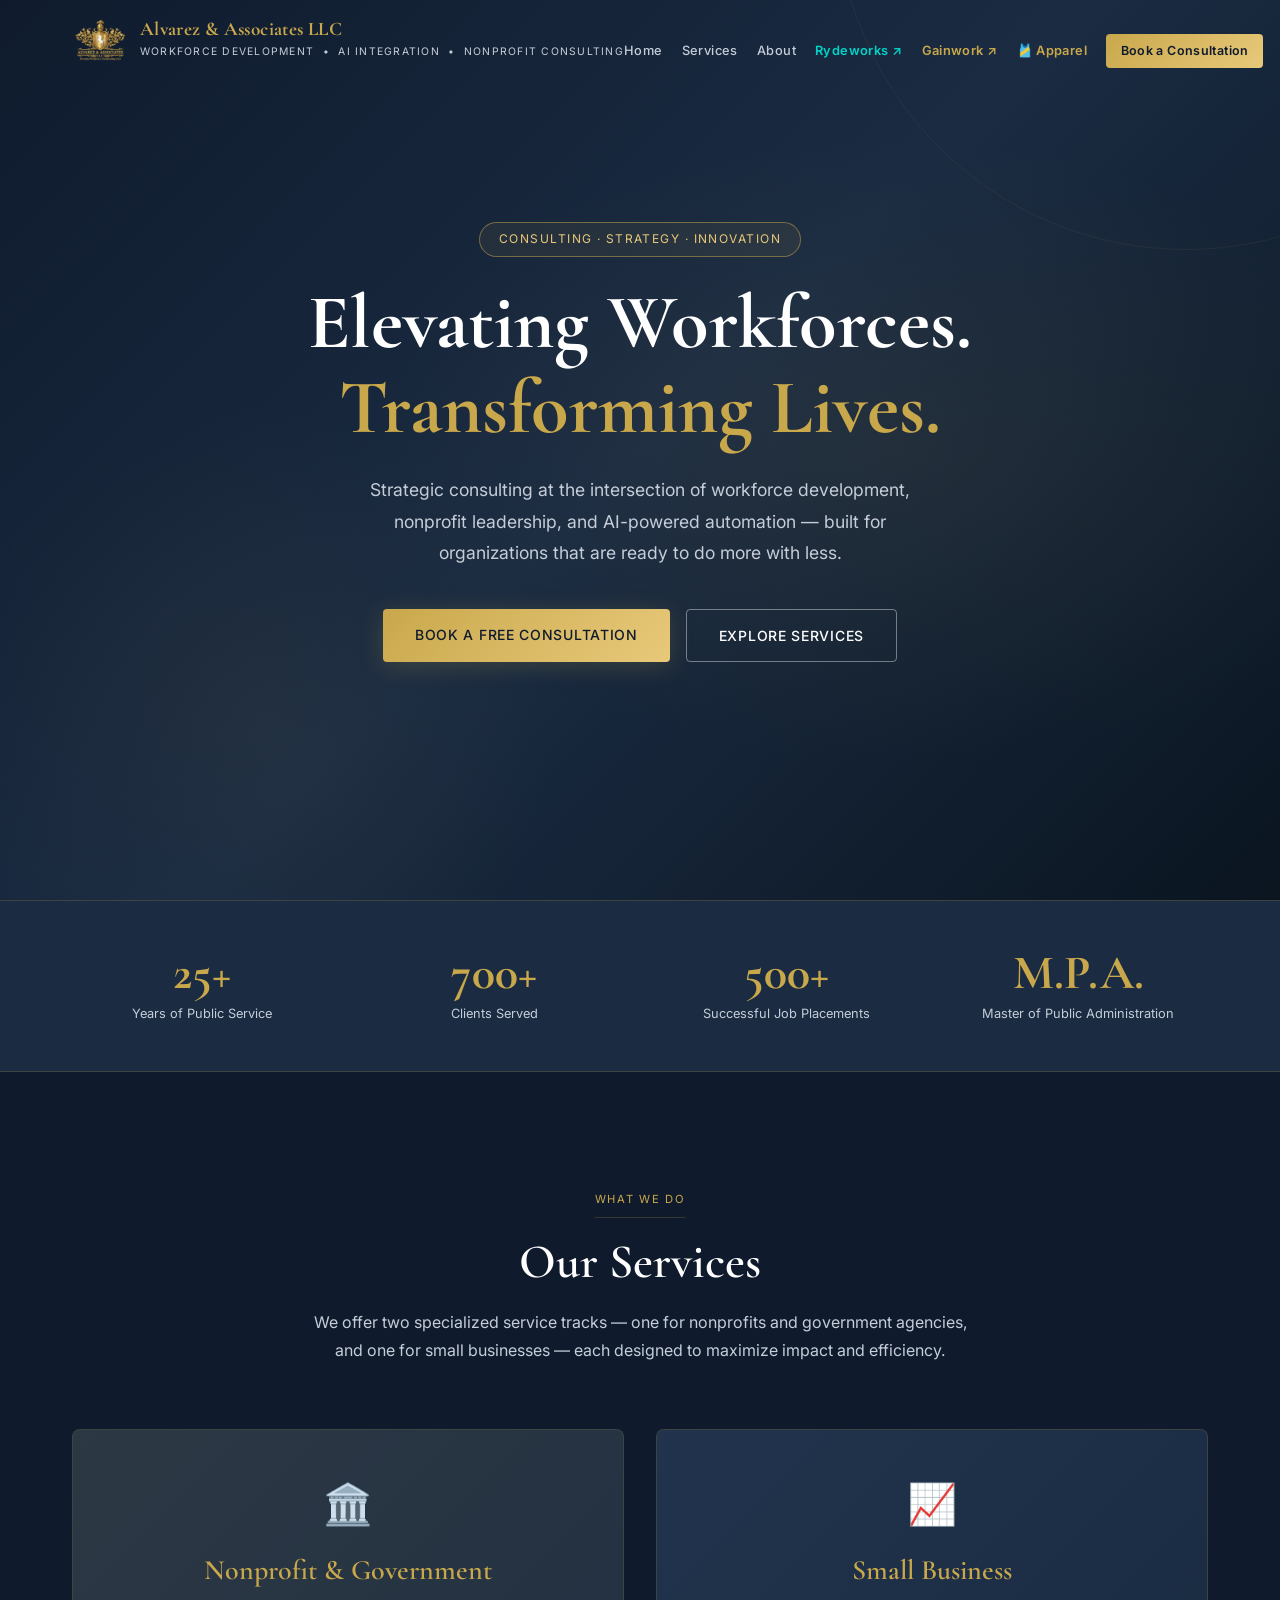
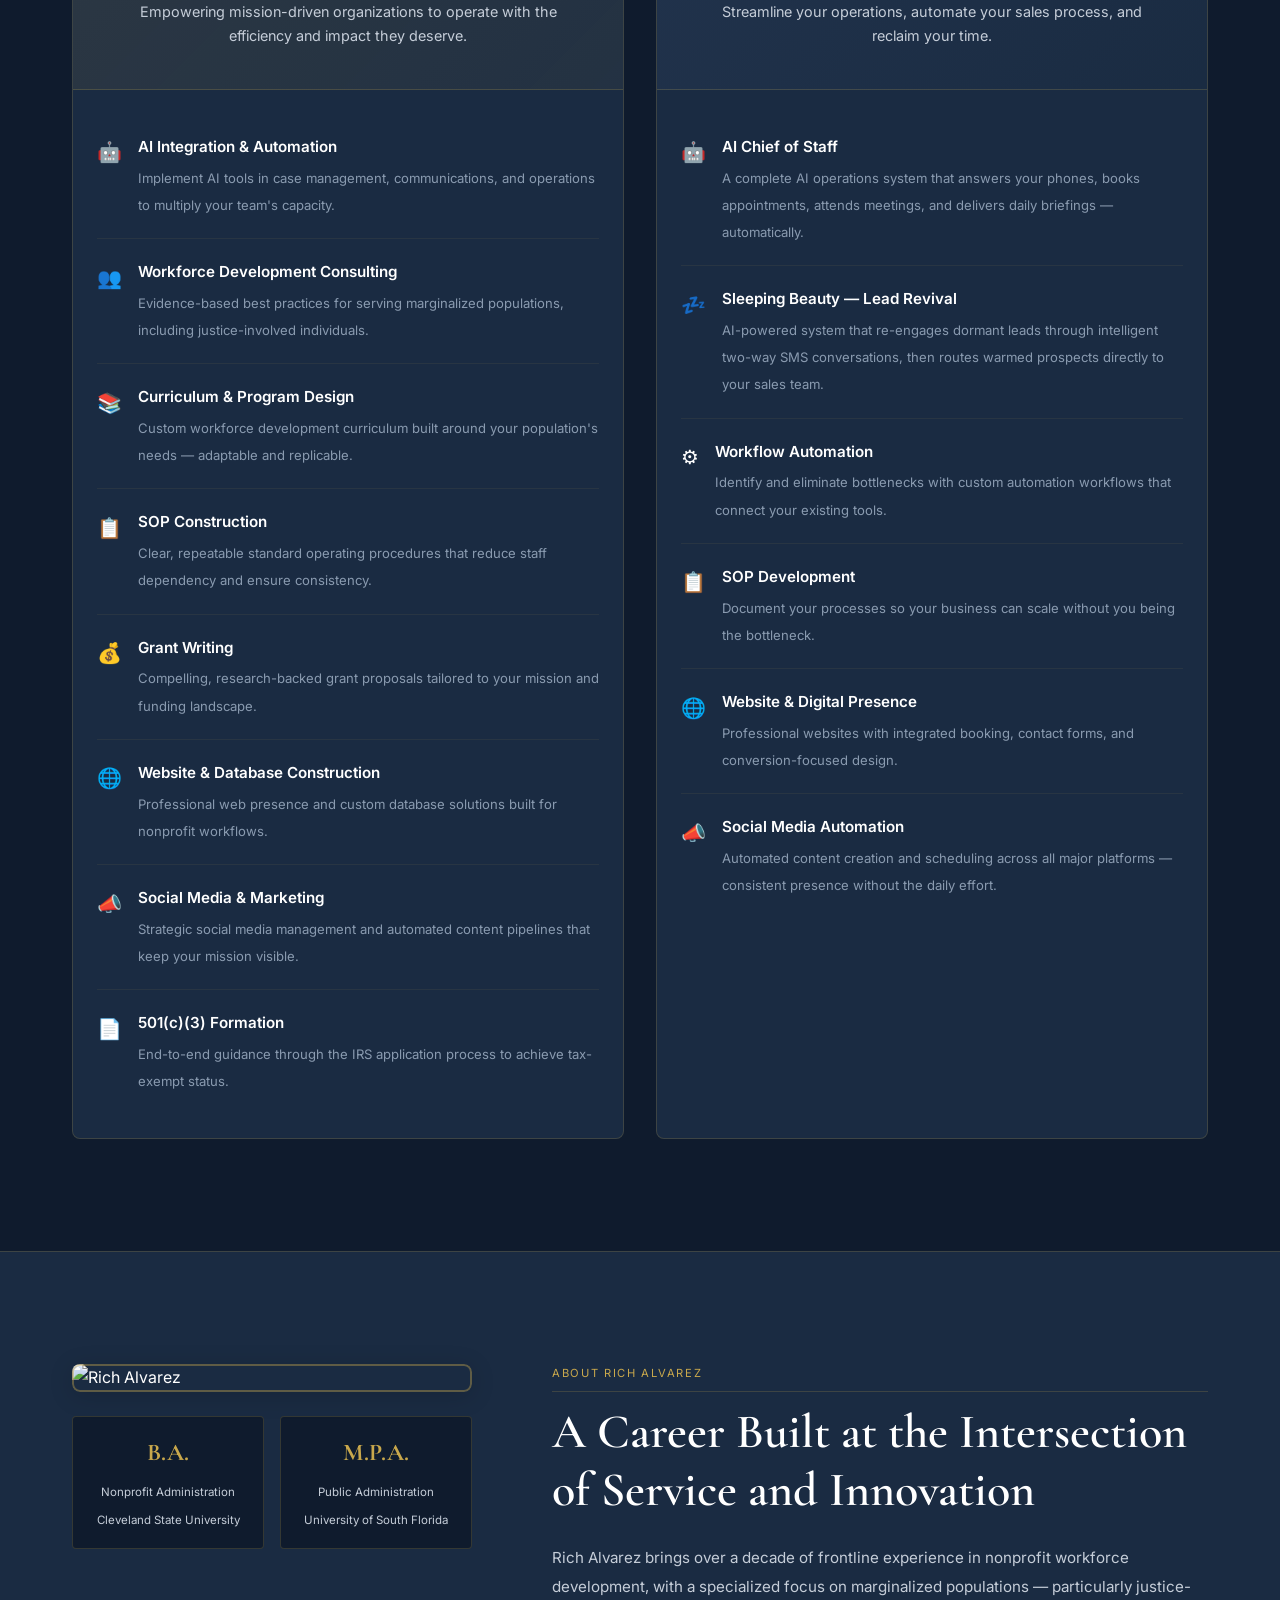
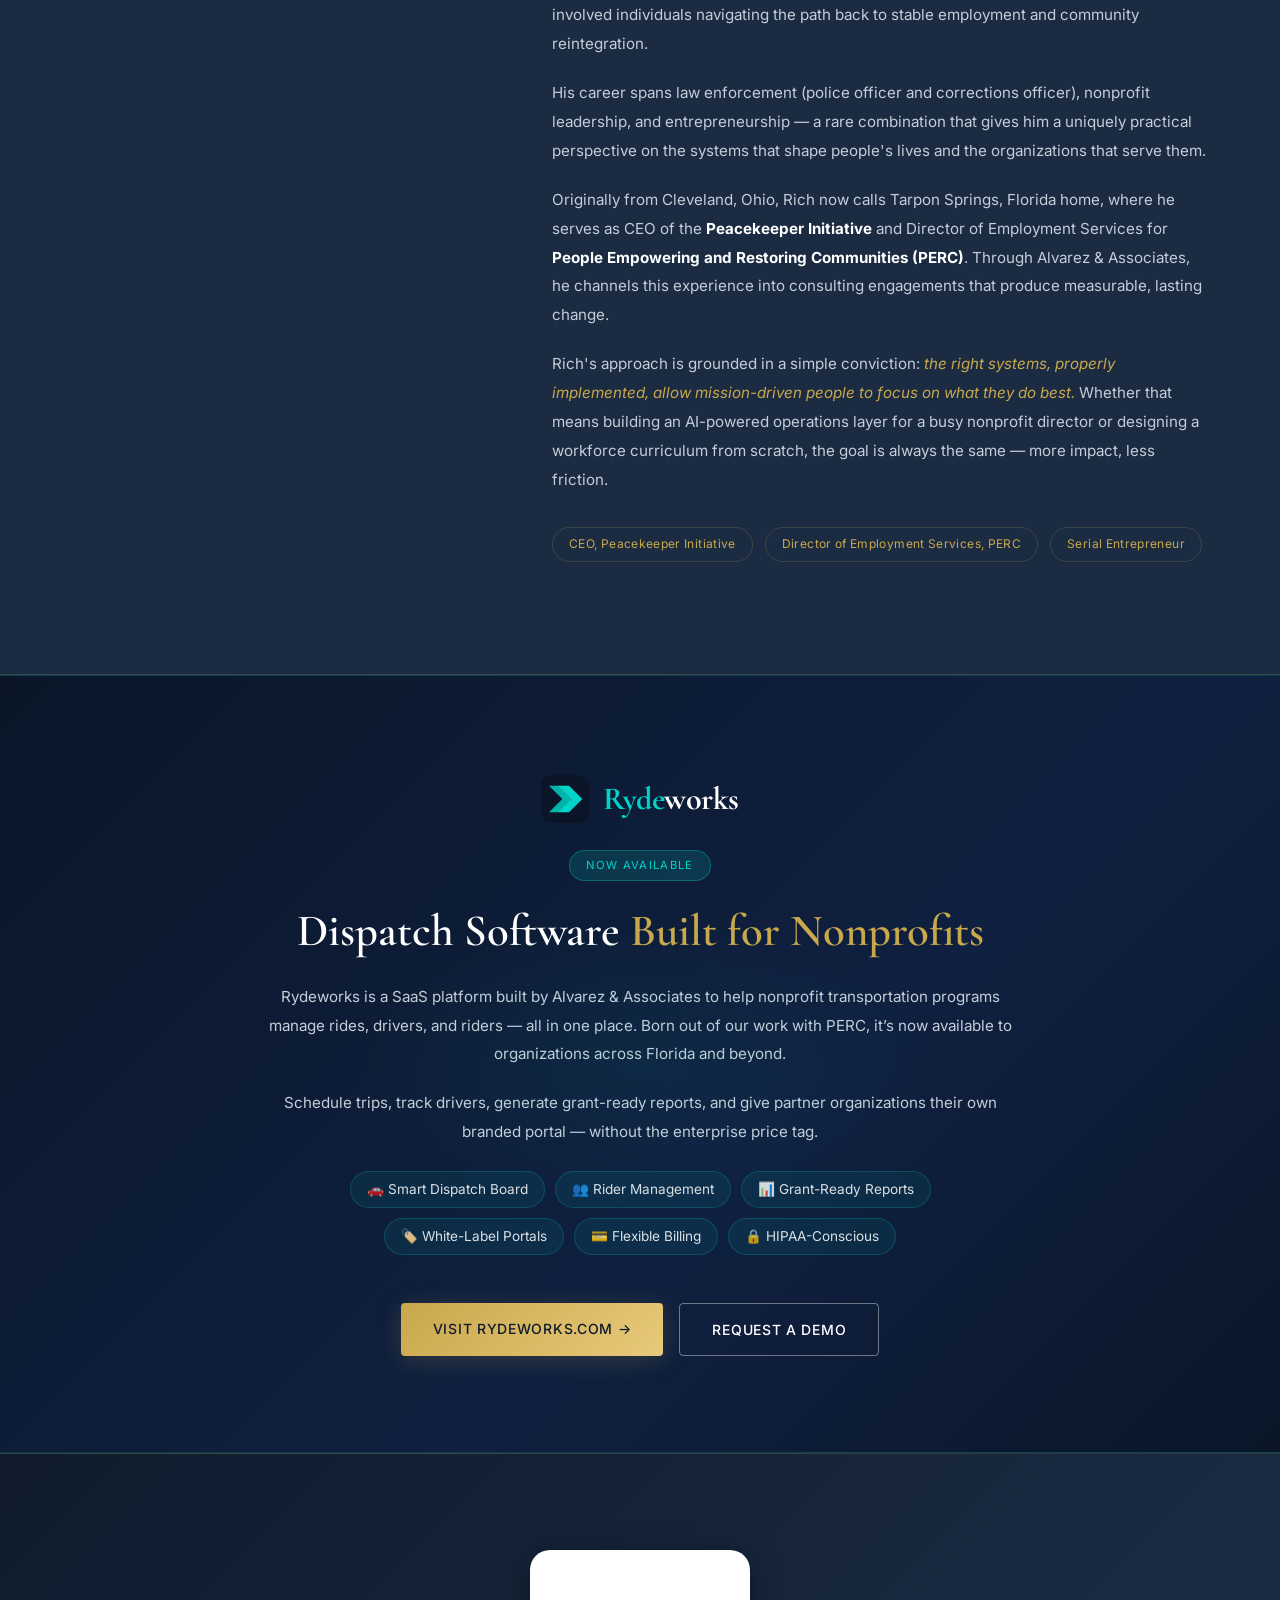
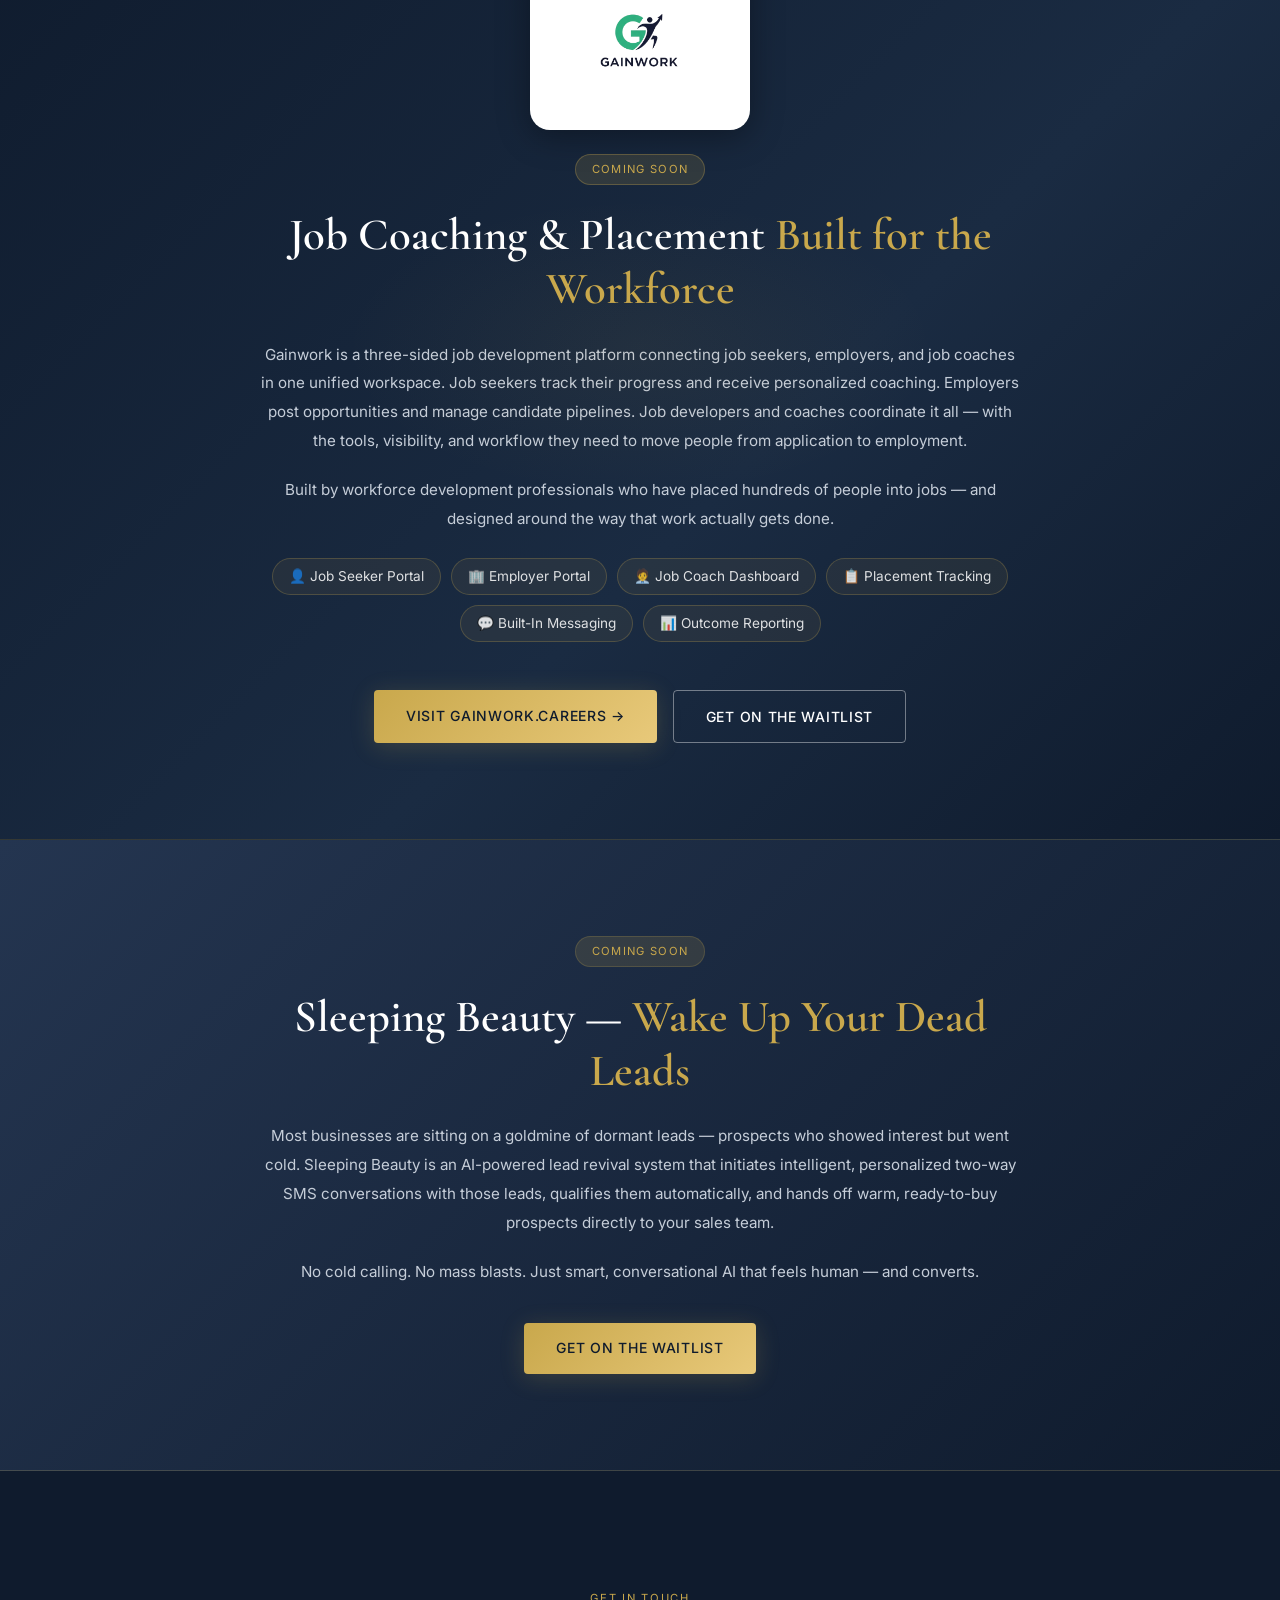
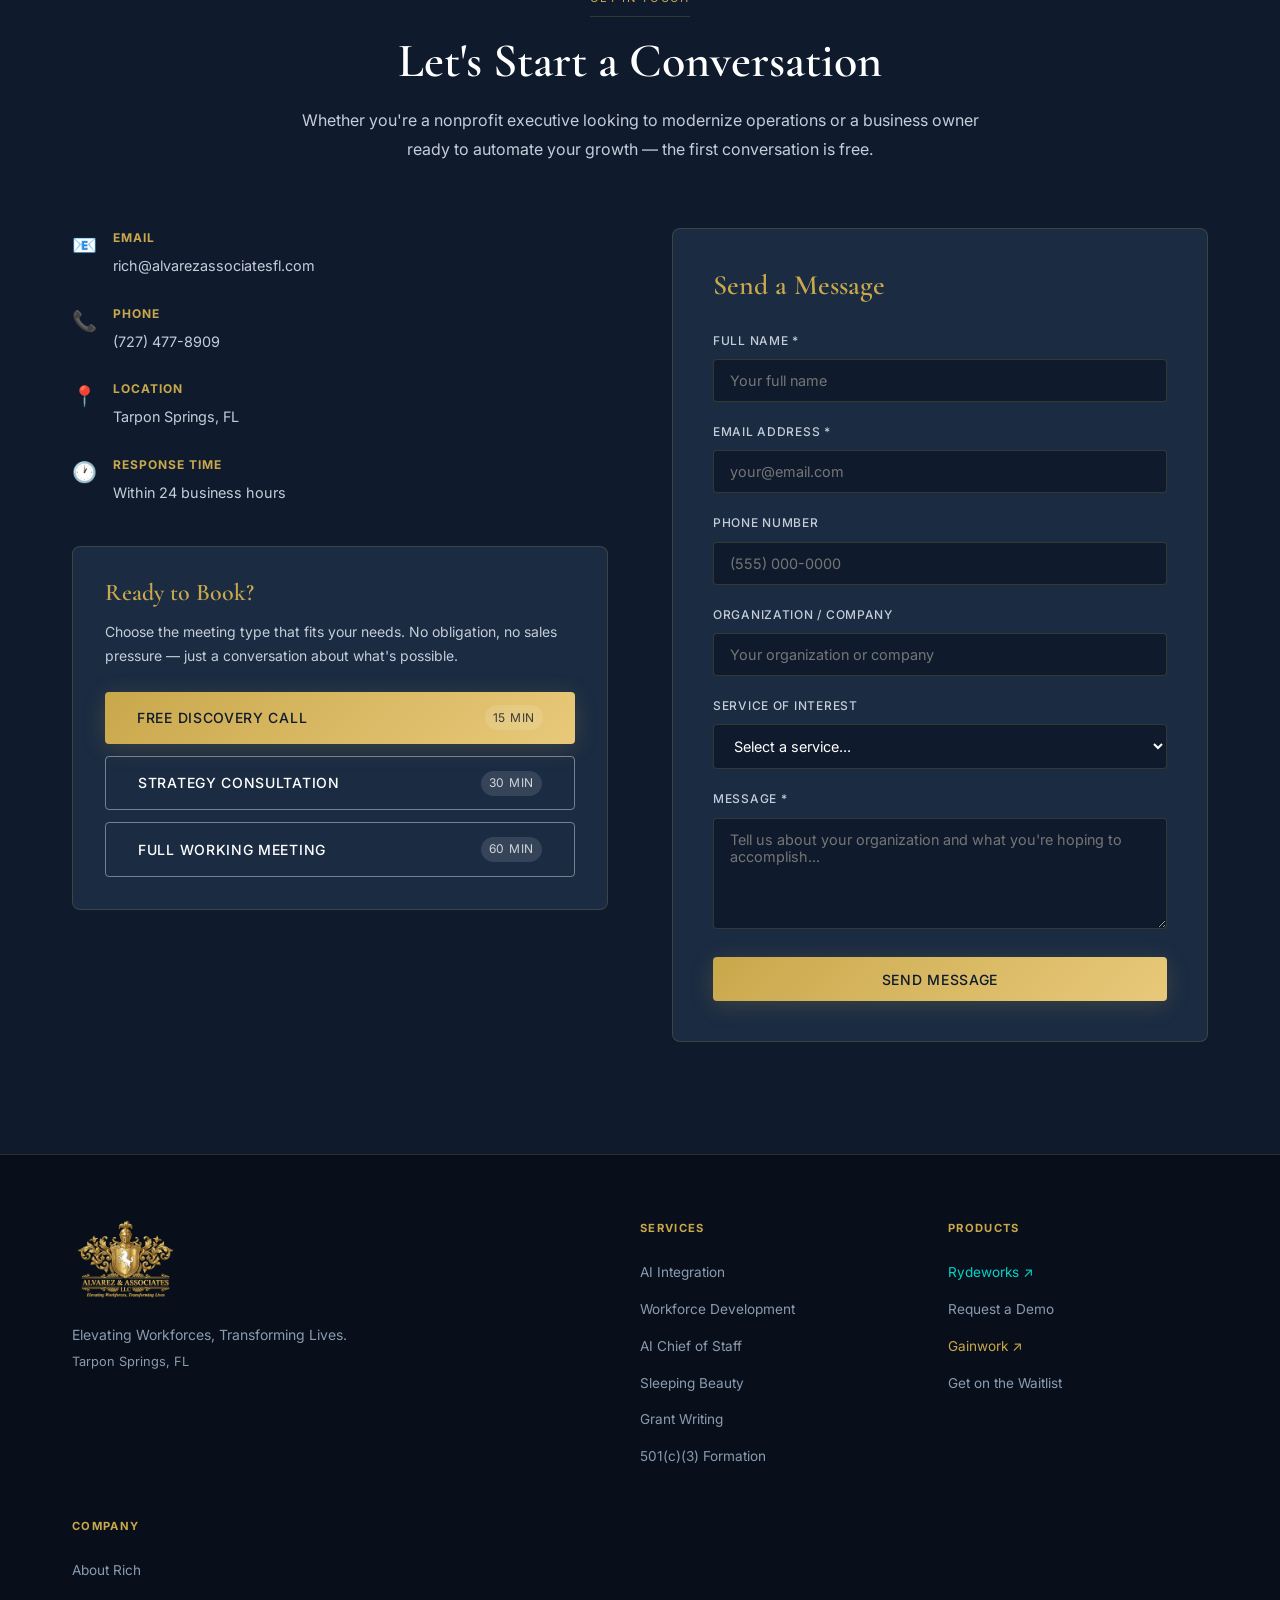
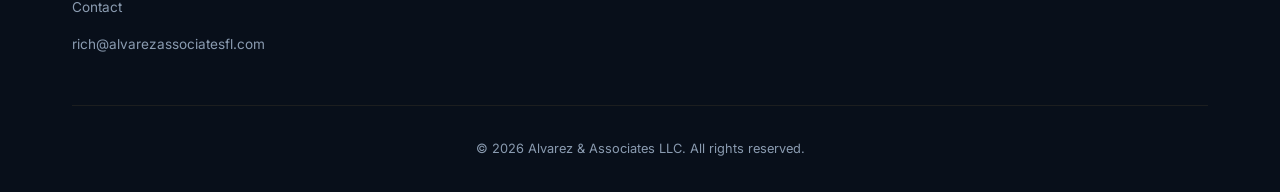
==== commit 69ea1e8a: "Fix navbar: align nav links with tagline (padding-top on nav-links)" ====
--- a/index.html
+++ b/index.html
@@ -27,7 +27,7 @@
   <link rel="preconnect" href="https://fonts.googleapis.com" />
   <link rel="preconnect" href="https://fonts.gstatic.com" crossorigin />
   <link href="https://fonts.googleapis.com/css2?family=Cormorant+Garamond:wght@400;500;600;700&family=Inter:wght@300;400;500;600&display=swap" rel="stylesheet" />
-  <link rel="stylesheet" href="styles.css?v=99" />
+  <link rel="stylesheet" href="styles.css?v=100" />
 </head>
 <body>
 
--- a/styles.css
+++ b/styles.css
@@ -92,19 +92,19 @@
   position: fixed;
   top: 0; left: 0; right: 0;
   z-index: 1000;
-  padding: 0.75rem 0;
+  height: 80px;
   transition: all 0.3s ease;
   background: transparent;
 }
 .navbar.scrolled {
   background: rgba(15, 27, 45, 0.97);
   backdrop-filter: blur(12px);
-  padding: 0.5rem 0;
   box-shadow: 0 2px 20px rgba(0,0,0,0.3);
   border-bottom: 1px solid var(--border);
 }
 .nav-container {
   max-width: 1200px;
+  height: 100%;
   margin: 0 auto;
   padding: 0 2rem;
   display: flex;
@@ -112,8 +112,8 @@
   justify-content: space-between;
 }
 /* Horizontal wordmark */
-.nav-logo { display: flex; align-items: center; gap: 0.75rem; text-decoration: none; }
-.logo-crest { height: 60px; width: auto; object-fit: contain; flex-shrink: 0; background: transparent; }
+.nav-logo { display: flex; align-items: center; gap: 0.75rem; text-decoration: none; height: 100%; }
+.logo-crest { height: 42px; width: auto; object-fit: contain; flex-shrink: 0; background: transparent; }
 .logo-text { display: flex; flex-direction: column; justify-content: center; }
 .logo-name {
   font-family: var(--font-serif);
@@ -141,6 +141,11 @@
   list-style: none;
   flex-wrap: nowrap;
   flex-shrink: 0;
+  padding-top: 22px;
+}
+.nav-links li {
+  display: flex;
+  align-items: center;
 }
 .nav-links a {
   font-size: 0.8rem;
@@ -154,11 +159,14 @@
 .nav-cta {
   background: linear-gradient(135deg, var(--gold), var(--gold-light)) !important;
   color: var(--navy) !important;
-  padding: 0.5rem 0.9rem;
+  padding: 0.4rem 0.9rem !important;
   border-radius: var(--radius);
   font-weight: 600 !important;
   white-space: nowrap;
   font-size: 0.78rem !important;
+  height: auto !important;
+  display: inline-flex !important;
+  align-items: center !important;
 }
 .nav-cta:hover { opacity: 0.9; transform: translateY(-1px); }
 .nav-toggle {
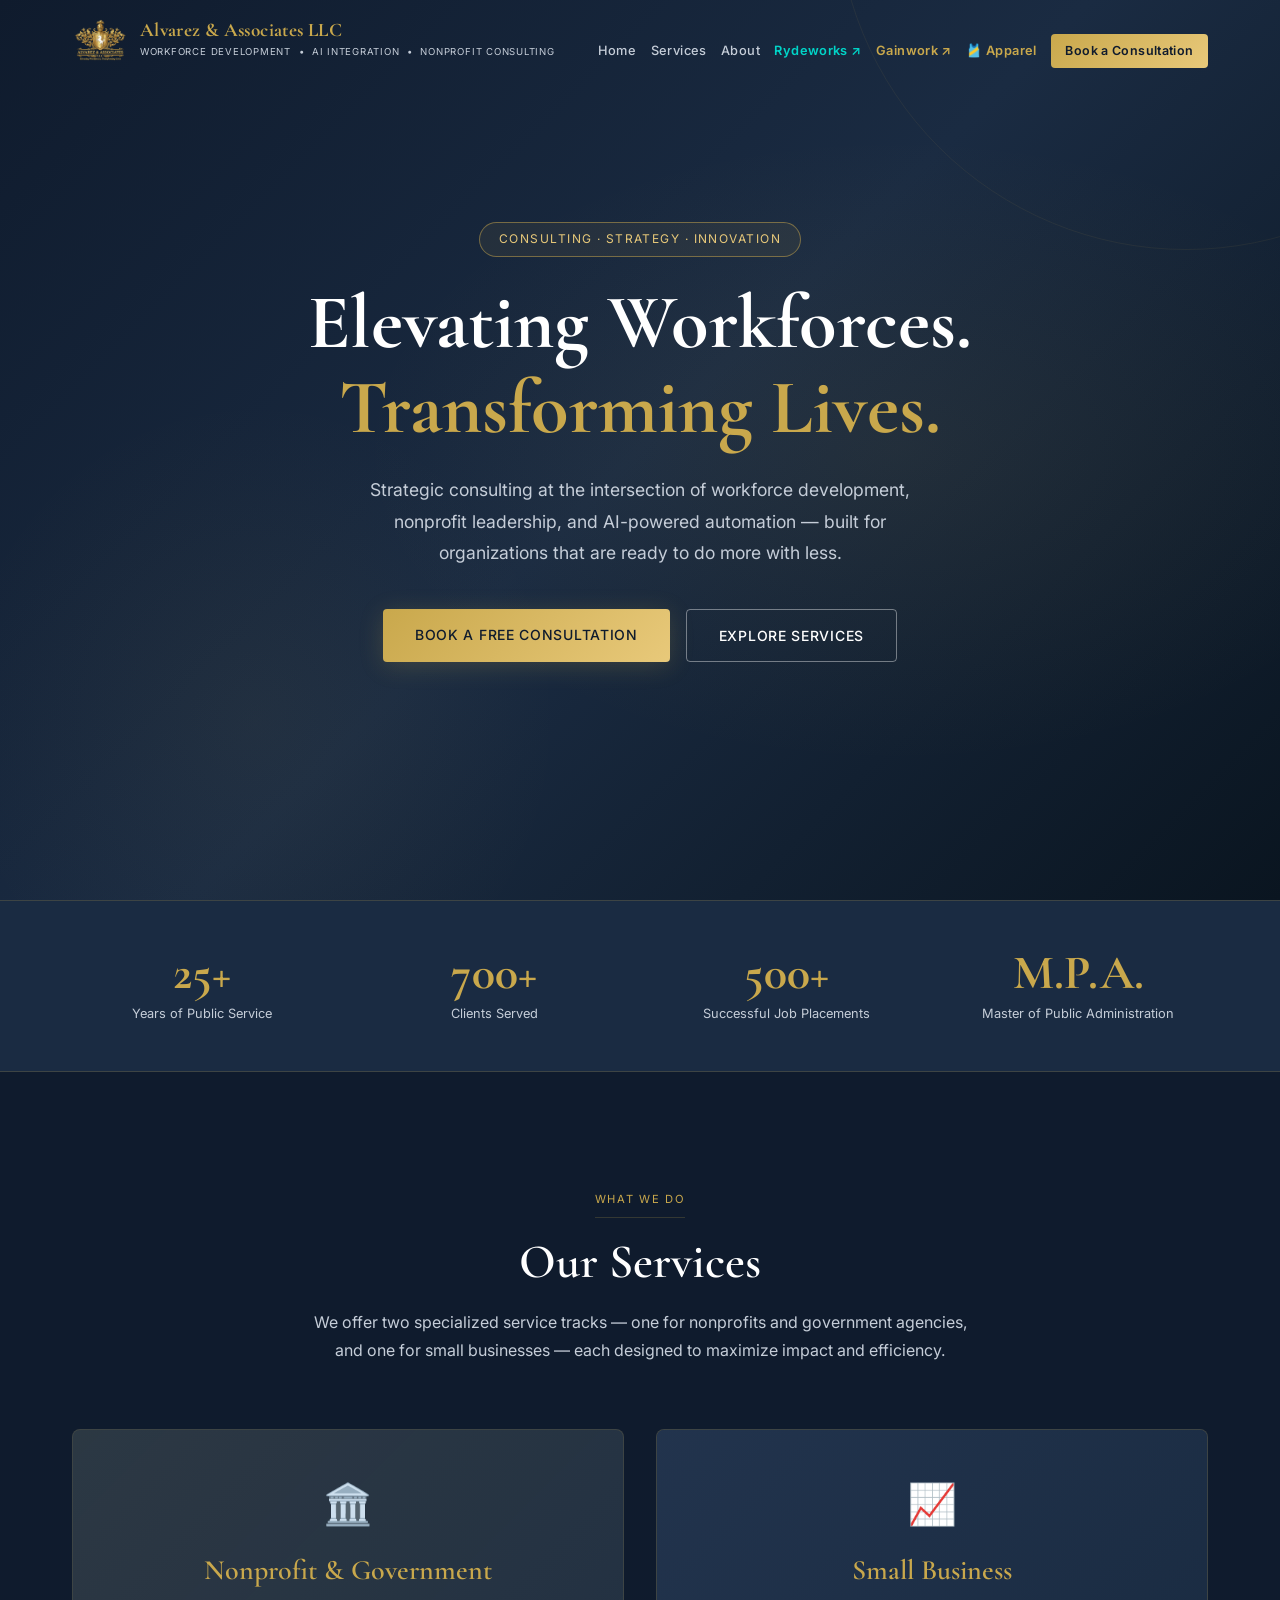
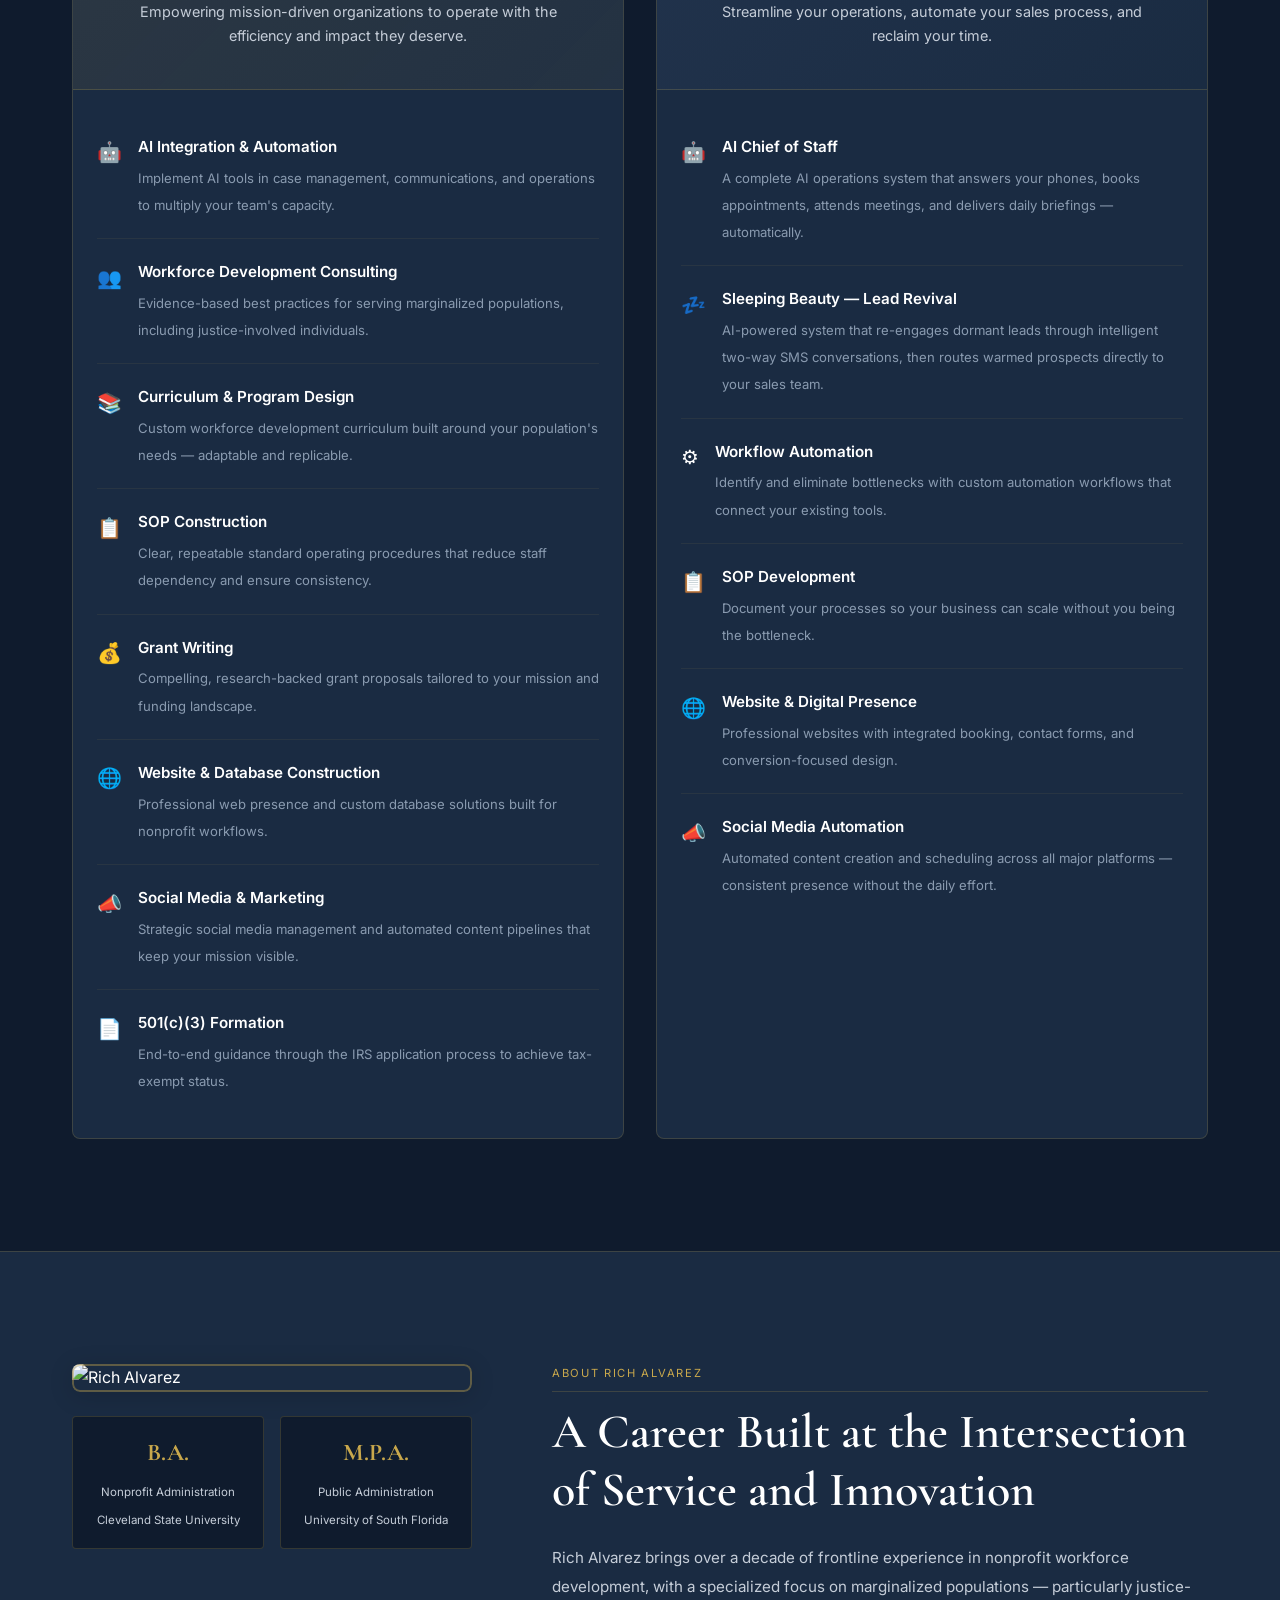
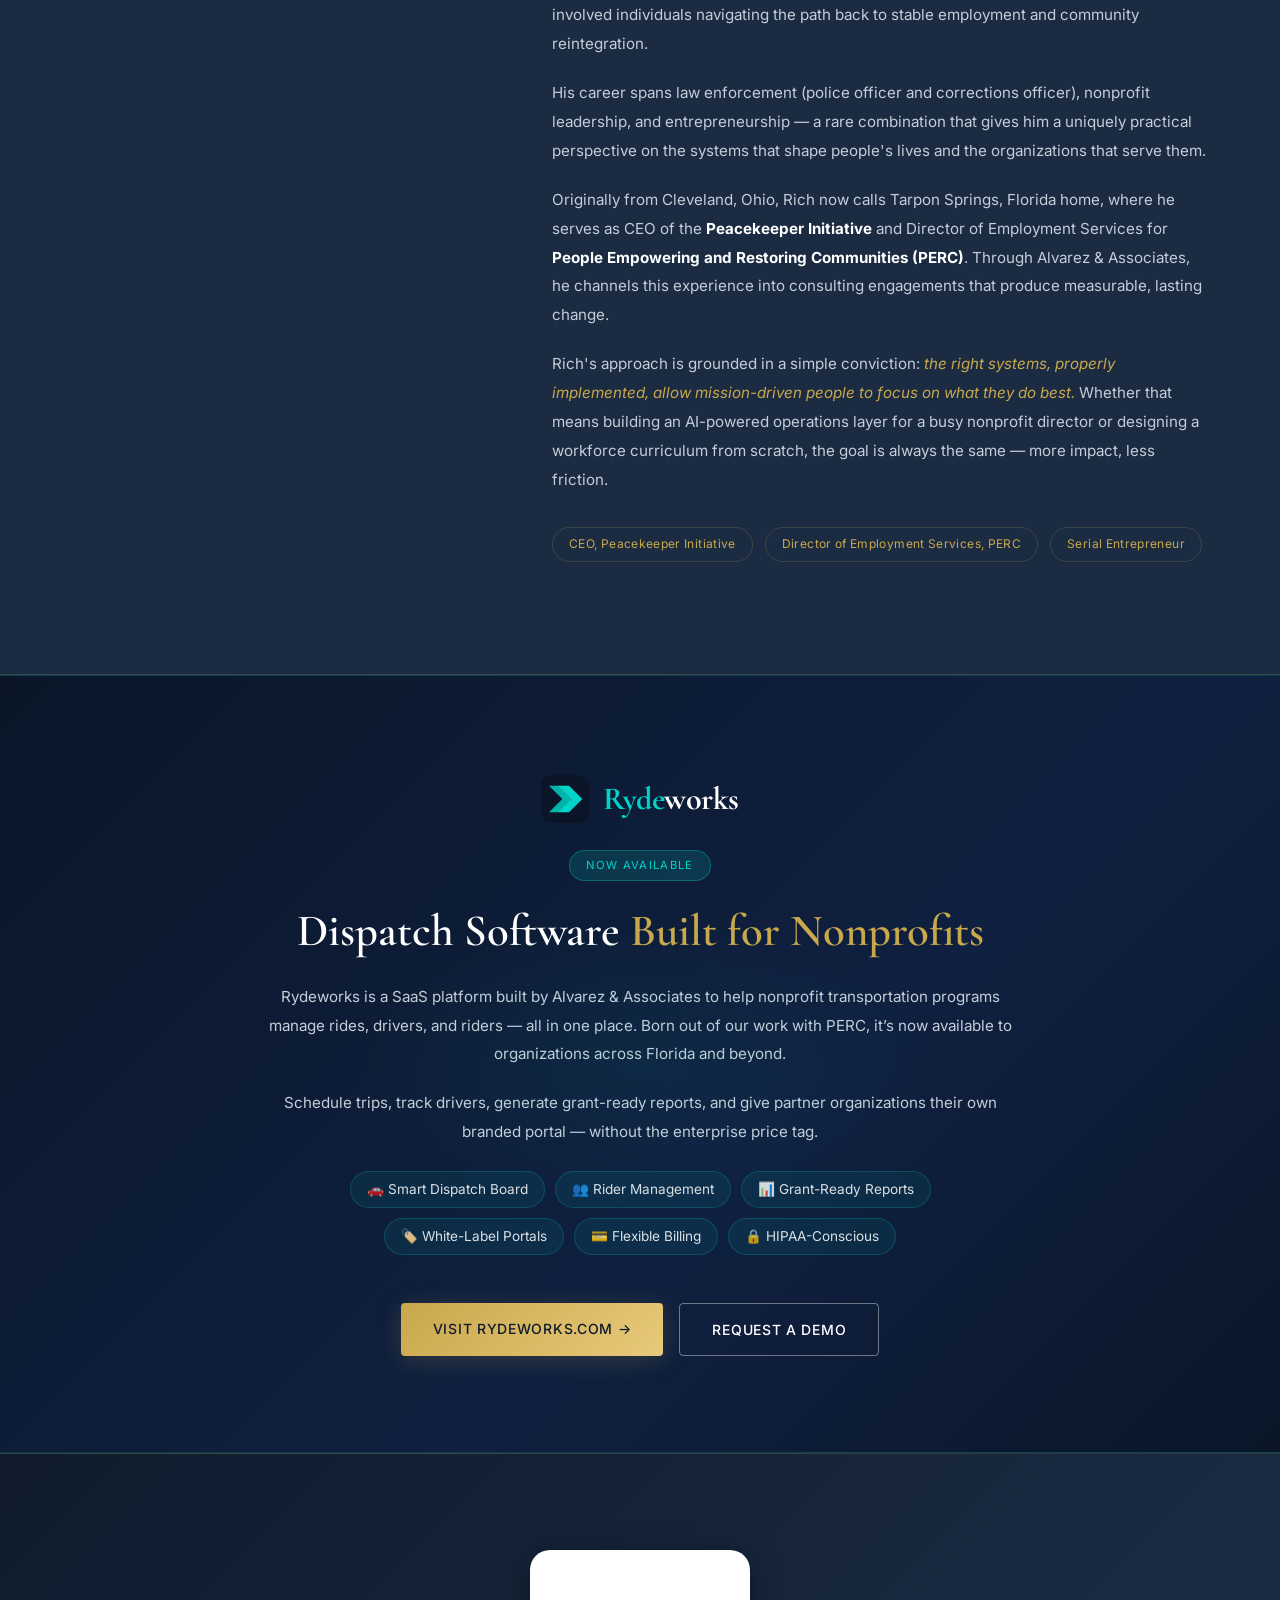
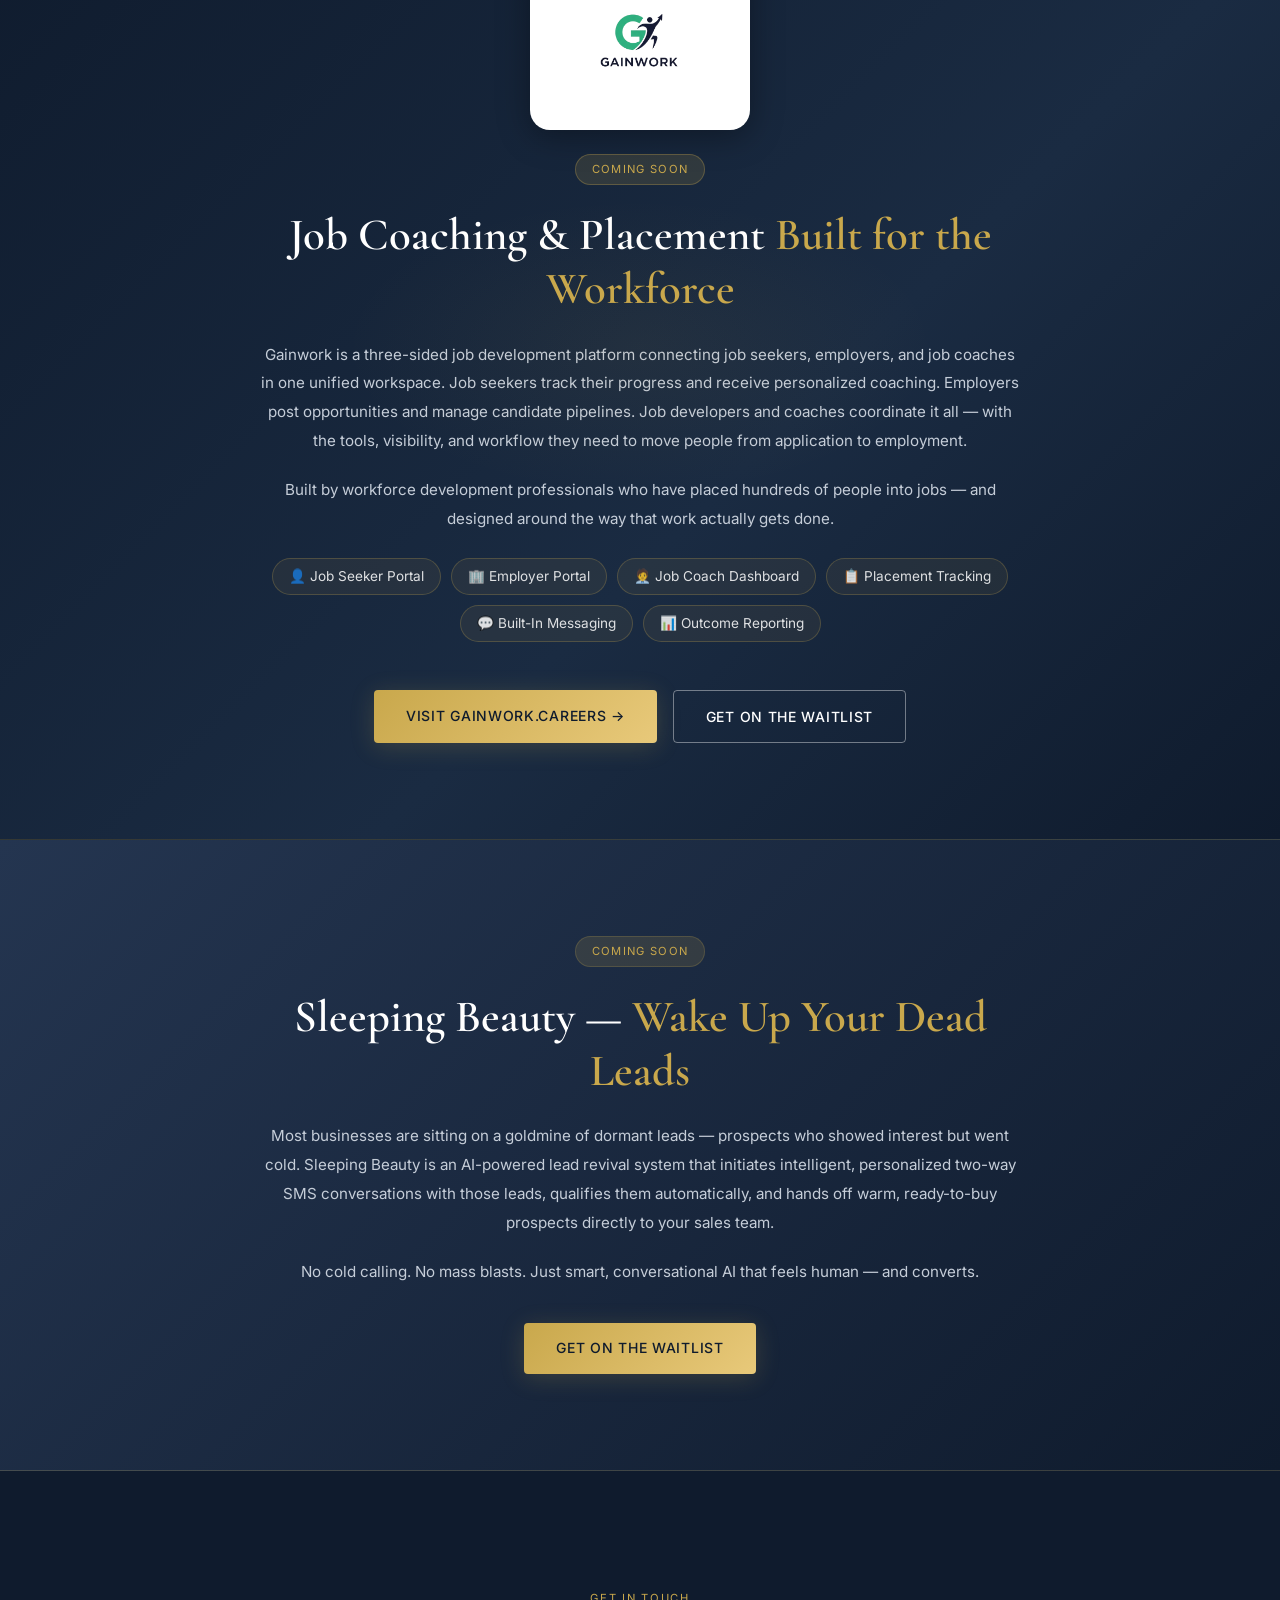
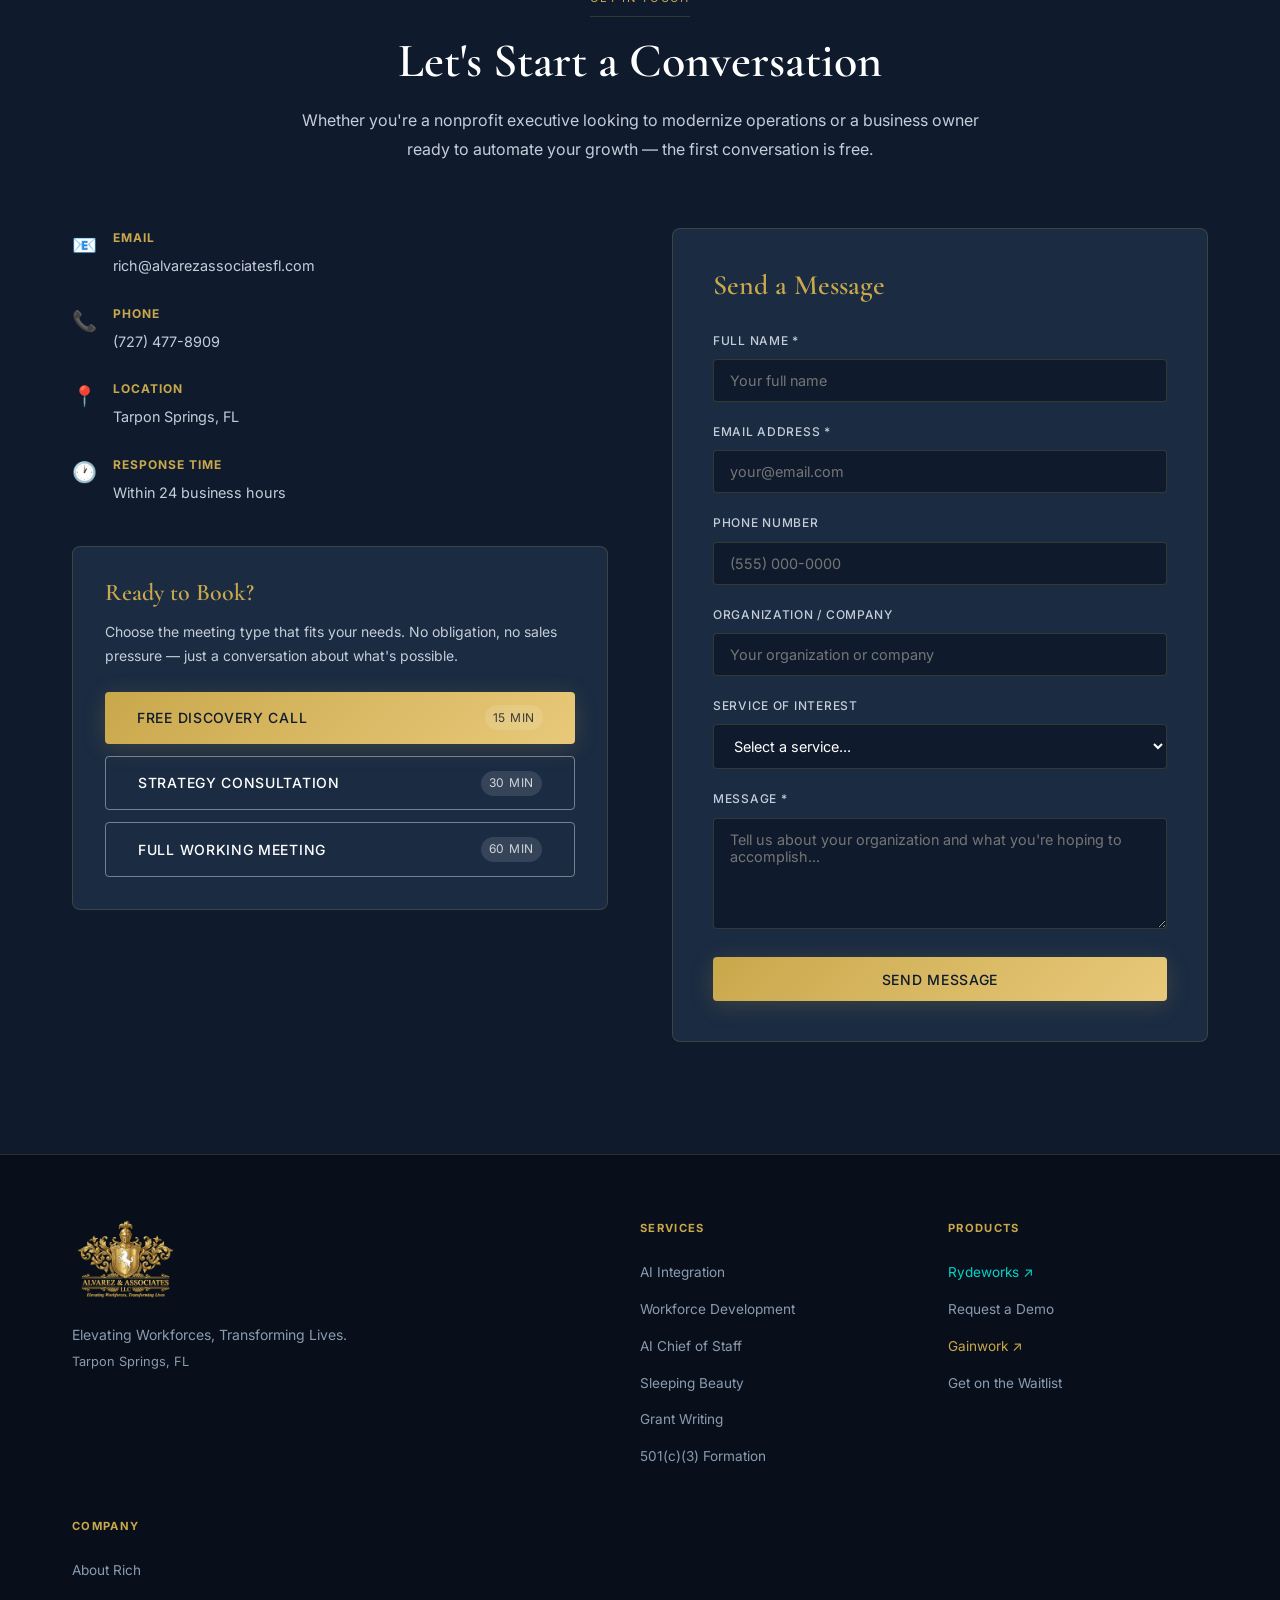
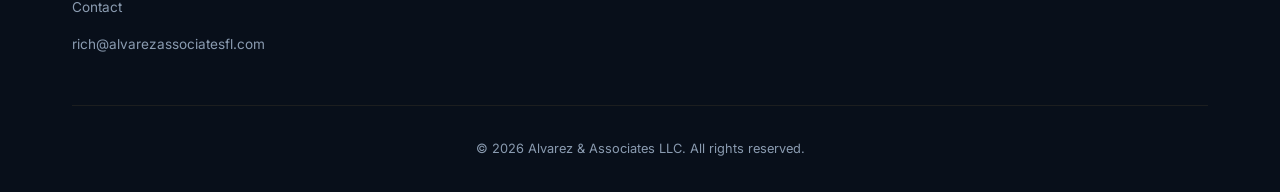
==== commit f01e7307: "Fix navbar: reduce tagline letter-spacing and nav gap to eliminate overlap" ====
--- a/index.html
+++ b/index.html
@@ -27,7 +27,7 @@
   <link rel="preconnect" href="https://fonts.googleapis.com" />
   <link rel="preconnect" href="https://fonts.gstatic.com" crossorigin />
   <link href="https://fonts.googleapis.com/css2?family=Cormorant+Garamond:wght@400;500;600;700&family=Inter:wght@300;400;500;600&display=swap" rel="stylesheet" />
-  <link rel="stylesheet" href="styles.css?v=100" />
+  <link rel="stylesheet" href="styles.css?v=101" />
 </head>
 <body>
 
--- a/styles.css
+++ b/styles.css
@@ -126,10 +126,10 @@
 }
 .logo-sub {
   font-family: var(--font-sans);
-  font-size: 0.65rem;
+  font-size: 0.6rem;
   font-weight: 400;
   color: var(--text-mid);
-  letter-spacing: 0.12em;
+  letter-spacing: 0.08em;
   text-transform: uppercase;
   margin-top: 0.2rem;
   white-space: nowrap;
@@ -137,7 +137,7 @@
 .nav-links {
   display: flex;
   align-items: center;
-  gap: 1.2rem;
+  gap: 0.9rem;
   list-style: none;
   flex-wrap: nowrap;
   flex-shrink: 0;
